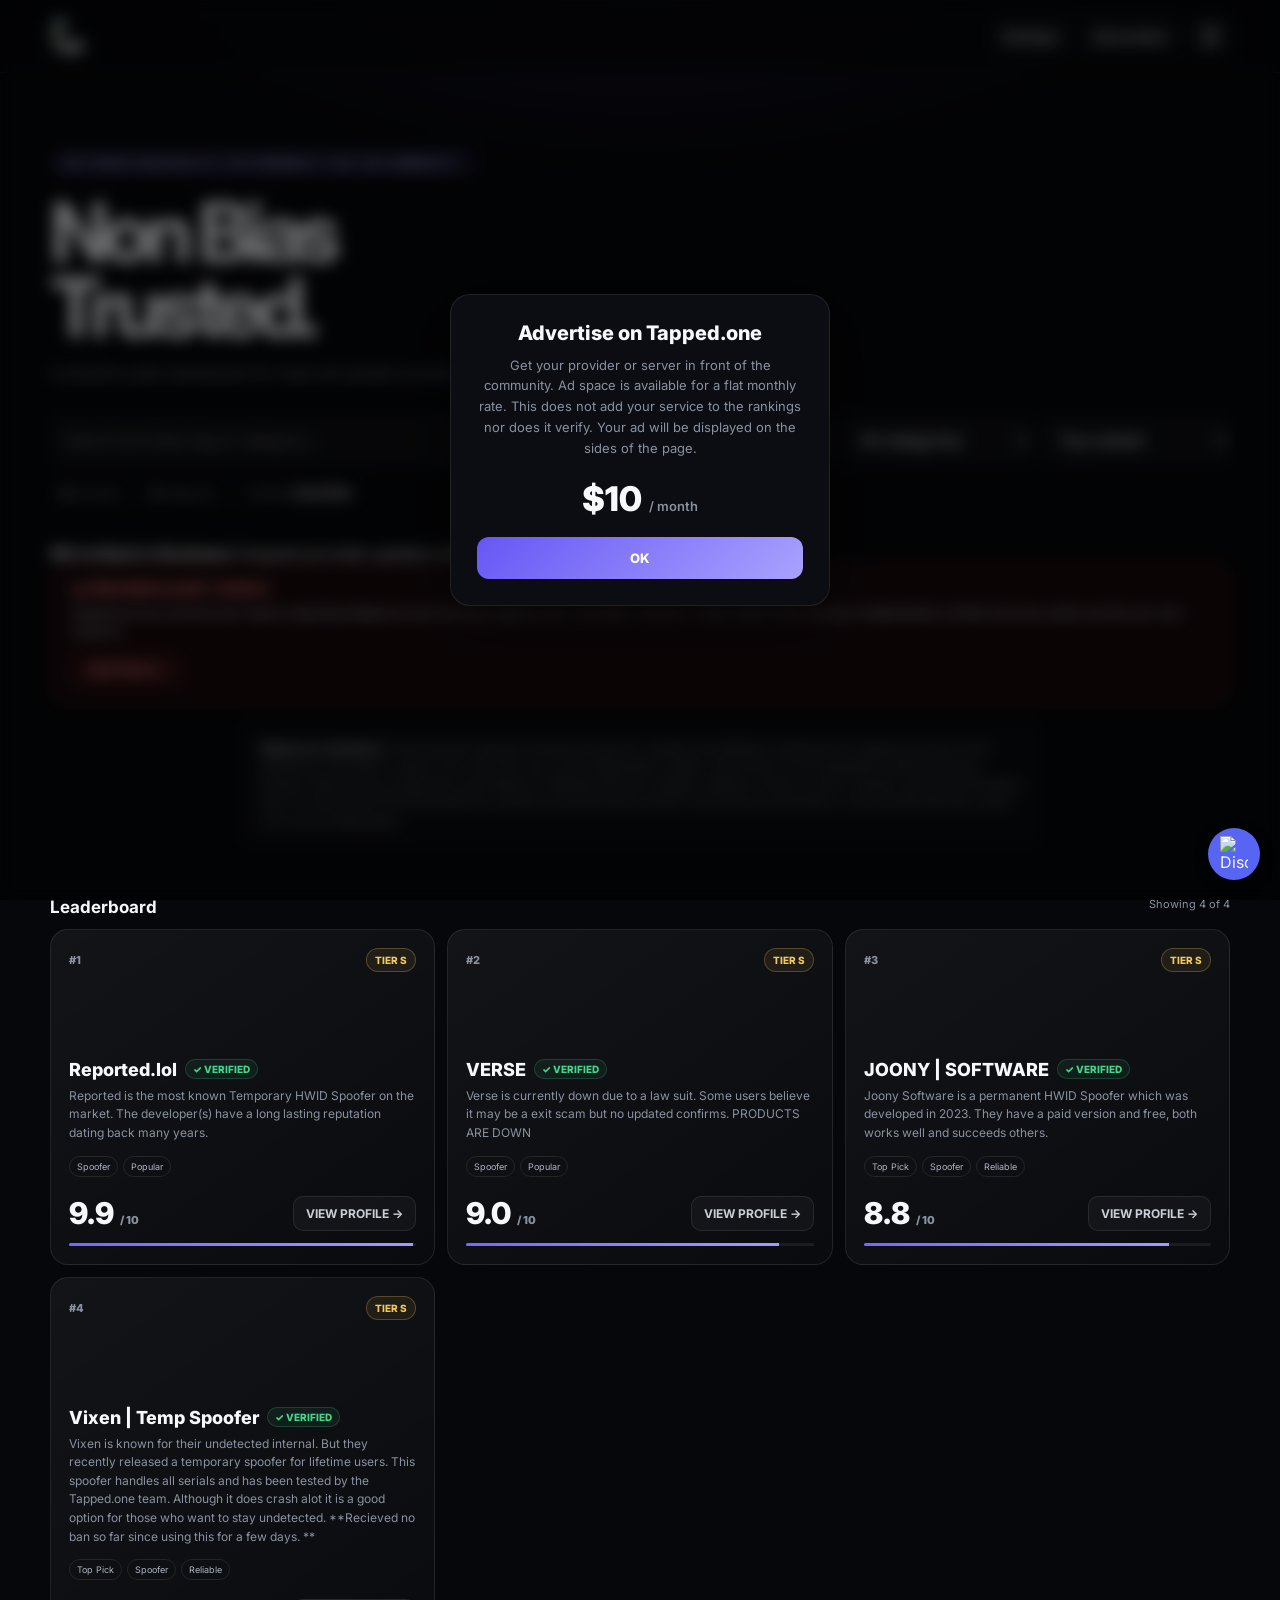
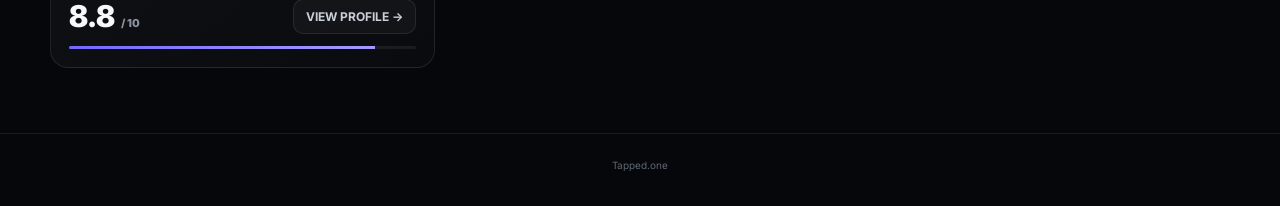
==== index.html @ d75447d7 "Updated providers" ====
<!DOCTYPE html>
<html lang="en">
<head>
<meta charset="UTF-8"><meta name="viewport" content="width=device-width,initial-scale=1.0">
<title>Tapped.one — Provider Rankings</title>
<link rel="preconnect" href="https://fonts.googleapis.com"><link rel="preconnect" href="https://fonts.gstatic.com" crossorigin>
<link href="https://fonts.googleapis.com/css2?family=Inter:wght@400;500;600;700;800&display=swap" rel="stylesheet">
<style>


.relaunch-notice{
  width:100%;
  margin:0 0 18px;
  padding:18px 22px;
  border:1px solid rgba(118,103,255,.28);
  border-radius:14px;
  background:linear-gradient(90deg,rgba(118,103,255,.12),rgba(118,103,255,.045));
  text-align:center;
}

.relaunch-notice strong{
  display:block;
  color:#fff;
  font-size:15px;
  font-weight:800;
  margin-bottom:5px;
}

.relaunch-notice span{
  color:#9da5b3;
  font-size:12px;
}


  .field option{background:#0b0d12;color:var(--text)}
select.field{color-scheme:dark}
:root{--bg:#06070a;--line:rgba(255,255,255,.085);--text:#f7f8fb;--muted:#8991a0;--purple:#7667ff;--purple2:#a39aff;--green:#43d88b;--gold:#f5c85b}
*{box-sizing:border-box}html{scroll-behavior:smooth}body{margin:0;background:radial-gradient(900px 450px at 50% -120px,rgba(118,103,255,.2),transparent 65%),var(--bg);color:var(--text);font-family:Inter,system-ui,sans-serif}button,input,select{font:inherit}button{cursor:pointer}a{text-decoration:none;color:inherit}.container{width:min(1180px,calc(100% - 32px));margin:auto}
header{position:sticky;top:0;z-index:30;background:rgba(6,7,10,.76);backdrop-filter:blur(20px);border-bottom:1px solid var(--line)}.nav{height:72px;display:flex;align-items:center;justify-content:space-between}.mark{height:38px;width:38px;border-radius:50%;display:block;flex-shrink:0}
.mark img{width:100%;height:100%;border-radius:50%;display:block}
.brand{display:flex;align-items:center;gap:10px;font-size:21px;font-weight:800;letter-spacing:-.02em}.nav-right{display:flex;gap:9px}.nav-btn,.view{background:rgba(255,255,255,.035);border:1px solid var(--line);color:#c9ced8;border-radius:10px;padding:9px 12px;font-size:12px;font-weight:700}.hero{padding:76px 0 34px}.eyebrow{display:inline-flex;border:1px solid rgba(118,103,255,.28);background:rgba(118,103,255,.08);color:#bdb7ff;border-radius:999px;padding:7px 11px;font-size:10px;font-weight:800;letter-spacing:.12em;text-transform:uppercase}h1{font-size:clamp(44px,7vw,82px);line-height:.92;letter-spacing:-.075em;margin:18px 0 15px}.hero p{max-width:650px;color:var(--muted);line-height:1.7;font-size:14px}.toolbar{display:grid;grid-template-columns:1fr 190px 190px;gap:9px;margin-top:30px}.field{width:100%;padding:13px 14px;border:1px solid var(--line);border-radius:12px;background:rgba(255,255,255,.035);color:var(--text);outline:none}.stats{display:flex;gap:8px;flex-wrap:wrap;margin-top:12px}.stat{font-size:11px;color:var(--muted);padding:8px 10px;border:1px solid var(--line);border-radius:9px}.stat strong{color:#fff}.section-title{display:flex;justify-content:space-between;margin:30px 0 12px}.section-title h2{font-size:17px;margin:0}.section-title span{font-size:11px;color:var(--muted)}.grid{display:grid;grid-template-columns:repeat(3,1fr);gap:12px;padding-bottom:65px}.card{border:1px solid var(--line);background:linear-gradient(145deg,rgba(255,255,255,.055),rgba(255,255,255,.018));border-radius:18px;padding:18px;transition:.18s}.card:hover{transform:translateY(-3px);border-color:rgba(118,103,255,.38)}.rankline,.score-row{display:flex;align-items:center;justify-content:space-between}.rank{font-size:11px;font-weight:800;color:var(--muted)}.tier{font-size:10px;font-weight:800;padding:5px 8px;border-radius:999px;border:1px solid}.tier-S{color:var(--gold);border-color:rgba(245,200,91,.25);background:rgba(245,200,91,.08)}.tier-A{color:#b9aaff;border-color:rgba(118,103,255,.3);background:rgba(118,103,255,.09)}.tier-B{color:#7fdba9;border-color:rgba(67,216,139,.25);background:rgba(67,216,139,.07)}.tier-C{color:#aeb6c5;border-color:var(--line)}.logo{width:54px;height:54px;border-radius:15px;object-fit:cover;border:1px solid var(--line);background:#171a22;margin-top:15px}.name-row{display:flex;gap:8px;align-items:center;flex-wrap:wrap;margin-top:13px}.name{font-size:18px;font-weight:800}.verified{font-size:10px;font-weight:800;color:var(--green);padding:3px 7px;border-radius:99px;background:rgba(67,216,139,.07);border:1px solid rgba(67,216,139,.2)}.desc{color:var(--muted);font-size:12px;line-height:1.55;min-height:38px;margin:7px 0 13px}.tags{display:flex;flex-wrap:wrap;gap:5px}.tag{font-size:9px;color:#adb5c3;padding:4px 7px;border:1px solid var(--line);border-radius:99px}.score-row{margin-top:18px;align-items:end}.score{font-size:30px;font-weight:850}.score small{font-size:11px;color:var(--muted)}.bar{height:3px;background:rgba(255,255,255,.07);border-radius:99px;margin-top:12px;overflow:hidden}.bar i{display:block;height:100%;background:linear-gradient(90deg,var(--purple),var(--purple2))}.empty{grid-column:1/-1;text-align:center;padding:60px;border:1px dashed var(--line);border-radius:18px;color:var(--muted)}
.overlay{position:fixed;inset:0;background:rgba(0,0,0,.7);backdrop-filter:blur(10px);z-index:50;display:none;padding:18px;overflow:auto}.overlay.open{display:block}.modal{width:min(720px,100%);margin:6vh auto;background:#0b0d12;border:1px solid var(--line);border-radius:22px;padding:24px}.close{float:right;border:1px solid var(--line);background:rgba(255,255,255,.04);color:#ddd;border-radius:9px;padding:7px 10px}.detail-head{display:flex;gap:16px;align-items:center;margin-bottom:20px}.detail-head .logo{width:72px;height:72px}.detail-name{font-size:29px;font-weight:850}.detail-score{font-size:46px;font-weight:900}.detail-grid{display:grid;grid-template-columns:1fr 1fr;gap:10px;margin-top:18px}.detail-box{padding:15px;border:1px solid var(--line);background:rgba(255,255,255,.025);border-radius:13px}.detail-box b{display:block;font-size:10px;text-transform:uppercase;color:var(--muted);margin-bottom:7px}.detail-box span{font-size:14px;font-weight:700}.detail-text{color:#aab1be;font-size:13px;line-height:1.7}footer{border-top:1px solid var(--line);padding:25px 0 35px;text-align:center;color:#5f6775;font-size:10px}
.menu-btn{width:40px;height:40px;border-radius:11px;border:1px solid var(--line);background:rgba(255,255,255,.035);display:flex;flex-direction:column;justify-content:center;align-items:center;gap:5px}.menu-btn span{width:17px;height:2px;background:#dce0e8}.side-menu{position:fixed;top:0;right:-360px;width:min(340px,90vw);height:100vh;background:rgba(9,11,16,.97);border-left:1px solid var(--line);backdrop-filter:blur(25px);z-index:1000;padding:24px;transition:right .25s ease}.side-menu.open{right:0}.menu-backdrop{position:fixed;inset:0;background:rgba(0,0,0,.55);z-index:999;opacity:0;pointer-events:none;transition:.25s}.menu-backdrop.open{opacity:1;pointer-events:auto}.menu-header{display:flex;align-items:center;justify-content:space-between;padding-bottom:22px;border-bottom:1px solid var(--line)}.menu-title{font-size:19px;font-weight:800}.menu-subtitle{margin-top:4px;font-size:10px;color:var(--muted);text-transform:uppercase}.menu-close{width:36px;height:36px;border-radius:10px;border:1px solid var(--line);background:rgba(255,255,255,.035);color:#dce0e8;font-size:22px}.menu-tabs{display:flex;flex-direction:column;gap:8px;margin-top:22px}.menu-tab{width:100%;padding:14px 15px;border-radius:12px;border:1px solid var(--line);background:rgba(255,255,255,.025);color:#c9ced8;text-align:left;font-size:12px;font-weight:750;display:flex;justify-content:space-between}.menu-tab:hover,.menu-tab.active{background:rgba(118,103,255,.1);border-color:rgba(118,103,255,.4);color:white}.menu-tab-count{color:var(--muted);font-size:10px}.discord-link{position:fixed;bottom:20px;right:20px;width:52px;height:52px;background:#5865F2;border-radius:50px;display:flex;align-items:center;justify-content:center;box-shadow:0 4px 15px rgba(0,0,0,.3);transition:.3s;overflow:hidden;z-index:9999}.discord-link img{width:28px}.discord-link span{color:white;font-family:Arial;font-size:13px;font-weight:600;white-space:nowrap;max-width:0;opacity:0;margin-left:0;transition:.3s}.discord-link:hover{width:390px;padding:0 18px;justify-content:flex-start}.discord-link:hover span{max-width:320px;opacity:1;margin-left:12px}
@media(max-width:900px){.grid{grid-template-columns:repeat(2,1fr)}}@media(max-width:650px){.toolbar{grid-template-columns:1fr}.grid{grid-template-columns:1fr}.hero{padding-top:52px}.detail-grid{grid-template-columns:1fr}.nav-btn{display:none}}
.promo-overlay{position:fixed;inset:0;background:rgba(0,0,0,.55);backdrop-filter:blur(8px);z-index:200;display:flex;align-items:center;justify-content:center;padding:18px}
.promo-modal{width:min(380px,100%);background:#0b0d12;border:1px solid var(--line);border-radius:20px;padding:26px;text-align:center;box-shadow:0 20px 60px rgba(0,0,0,.5)}
.promo-modal h3{margin:0 0 10px;font-size:20px;font-weight:800}
.promo-modal p{color:var(--muted);font-size:13px;line-height:1.6;margin:0 0 20px}
.promo-price{font-size:34px;font-weight:850;margin:6px 0 18px}
.promo-price small{font-size:13px;color:var(--muted);font-weight:600}
.promo-ok{width:100%;padding:13px;border-radius:12px;border:none;background:linear-gradient(135deg,#6657f5,#aaa2ff);color:#fff;font-weight:800;font-size:13px}




/* VoidV2 site-wide warning */

.voidv2-proof-btn {
  display: inline-block;
  margin-top: 12px;
  padding: 9px 14px;
  border: 1px solid rgba(255,80,80,.3);
  border-radius: 9px;
  background: rgba(255,55,55,.08);
  color: #ff8c8c;
  font-size: 11px;
  font-weight: 800;
  text-decoration: none;
  transition: .2s ease;
}

.voidv2-proof-btn:hover {
  background: rgba(255,55,55,.15);
  border-color: rgba(255,80,80,.5);
}


.voidv2-alert {
  width: 100%;
  margin: 0 0 18px;
  padding: 16px 20px;
  border: 1px solid rgba(255, 80, 80, .35);
  border-radius: 14px;
  background: rgba(255, 55, 55, .07);
  color: #f7f8fb;
}

.voidv2-alert strong {
  display: block;
  color: #ff7777;
  font-size: 14px;
  font-weight: 800;
  margin-bottom: 6px;
}

.voidv2-alert p {
  color: #c4c7d0;
  font-size: 12px;
  line-height: 1.6;
  margin: 0;
}

.voidv2-warning {
  margin-top: 12px;
  padding: 11px 13px;
  border: 1px solid rgba(255, 80, 80, .28);
  border-radius: 10px;
  background: rgba(255, 55, 55, .06);
  color: #ffaaaa;
  font-size: 12px;
  line-height: 1.6;
}


.voidv2-warning {
  margin-top: 14px;
  padding: 12px 14px;
  border: 1px solid rgba(255,80,80,.30);
  border-radius: 10px;
  background: rgba(255,55,55,.06);
  color: #ffb0b0;
  font-size: 12px;
  line-height: 1.55;
}

.voidv2-warning strong {
  display: block;
  color: #ff7777;
  font-size: 12px;
  font-weight: 800;
  margin-bottom: 4px;
}




</style></head>
<body>
<header><div class="container nav"><a class="brand" href="#">
  <span class="mark"><img src="https://files.catbox.moe/iscj6c.png" alt="Tapped.one"></span>
</a>
</a><div class="nav-right"><button class="nav-btn" onclick="scrollToRankings()">Rankings</button><button class="nav-btn" onclick="showAll()">All providers</button><button class="menu-btn" onclick="toggleMenu()" aria-label="Open menu"><span></span><span></span><span></span></button></div></div></header>
<div id="sideMenu" class="side-menu"><div class="menu-header"><div><div class="menu-title">Tapped.one</div><div class="menu-subtitle">Browse rankings</div></div><button class="menu-close" onclick="toggleMenu()">×</button></div><div class="menu-tabs" id="menuTabs"></div></div><div id="menuBackdrop" class="menu-backdrop" onclick="toggleMenu()"></div>
<main class="container"><section class="hero"><span class="eyebrow">Software rankings by the community for the community.</span><h1>Non Bias<br>Trusted.</h1><p id="tabDescription">A premium public leaderboard for cheat and spoofer providers.</p><div class="toolbar"><input id="search" class="field" placeholder="Search provider, tag or category..." type="search"><select id="category" class="field"></select><select id="sort" class="field"><option value="rank">Top ranked</option><option value="score">Highest score</option><option value="name">A–Z</option></select></div><div class="stats"><div class="stat"><strong id="count">0</strong> providers</div><div class="stat"><strong id="cats">0</strong> categories</div><div class="stat">Updated <strong id="date">—</strong></div></div></section>
  <div class="relauch-notice">
  <strong>We're Back in Business</strong>
  <span>Frequent provider updates will be coming soon.</span>
</div>

<div class="voidv2-alert">
  <strong>⚠ PROVIDER ALERT: VOIDV2</strong>
  <p>
    Tapped.one has received user reports regarding alleged
    account draining, logging scams, and other concerns.
    These reports have not been independently verified.
    Exercise caution and do your own research.
  </p>

  <a
    href="https://pastebin.com/4ttbU32m"
    target="_blank"
    rel="noopener noreferrer"
    class="voidv2-proof-btn"
  >
    VIEW PROOF ↗
  </a>
</div>
<div style="margin:0 auto 50px;max-width:800px;padding:16px 18px;border:1px solid rgba(255,255,255,.08);border-radius:14px;background:rgba(255,255,255,.025);color:#858d9b;font-size:11px;line-height:1.65"><strong style="color:#c7ccd5">Tapped.one disclaimer:</strong> These rankings represent the personal opinions, research and feedback collected by the Tapped.one owner. Some descriptions are based on reports from users and may not be independently verified. They should not be interpreted as definitive factual findings. Rankings may change when new evidence or feedback becomes available. Tapped.one does not sell or operate a spoofer and therefore does not receive direct financial benefit from ranking one spoofer above another. If you have any information on any provider feel free to report via my discord @lazylakes.</div>
<div id="rankingSection"><div class="section-title"><h2 id="leaderboardTitle">Leaderboard</h2><span id="resultText"></span></div><section id="grid" class="grid"></section></div></main>
<div id="overlay" class="overlay" onclick="closeIfBackdrop(event)"><div class="modal"><button class="close" onclick="closeModal()">Close</button><div id="detail"></div></div></div><footer>Tapped.one</footer>
<script>

  function slugify(str) {
  return String(str).toLowerCase().trim().replace(/[^a-z0-9]+/g, "-").replace(/(^-+|-+$)/g, "");
}

function closePromo() {
  document.getElementById("promoOverlay").style.display = "none";
  document.body.style.overflow = "";
}
document.body.style.overflow = "hidden";

const SITE_DATA = {
  lastUpdated: "8/22/2026",

  tabs: [
    {
      id: "main",
      name: "Main",
      description: "A premium public leaderboard for cheat and spoofer providers.",
      providers: [
        {
          name: "JOONY | SOFTWARE",
          logo: "https://files.catbox.moe/ax9e49.png",
          score: 8.8,
          verified: true,
          tier: "S",
          category: "Value",
          description: "Joony Software is a permanent HWID Spoofer which was developed in 2023. They have a paid version and free, both works well and succeeds others.",
          tags: ["Top Pick", "Spoofer", "Reliable"],
          website: "https://joonysoftware.xyz",
          pros: ["Excellent overall service", "Cheap and reliable", "Good support", "High vouches and good reputation."],
          cons: ["Support can be slow."]
        },

{
          name: "Vixen | Temp Spoofer",
          logo: "https://files.catbox.moe/707996.png",
          score: 8.8,
          verified: true,
          tier: "S",
          category: "Value",
          description: "Vixen is known for their undetected internal. But they recently released a temporary spoofer for lifetime users. This spoofer handles all serials and has been tested by the Tapped.one team. Although it does crash alot it is a good option for those who want to stay undetected. **Recieved no ban so far since using this for a few days. **",
          tags: ["Top Pick", "Spoofer", "Reliable"],
          website: "https://discord.gg/ushxtVcwtF",
          pros: ["Excellent overall service", "Truly undetected", "Good support", "High vouches and good reputation."],
          cons: ["Experiences alot of crashes,."]
        },



        {
          name: "VERSE",
          logo: "https://verse-solutions.com/img/Verselogo-thumb.png",
          score: 9,
          verified: true,
          tier: "S",
          category: "Premium",
          description: "Verse is currently down due to a law suit. Some users believe it may be a exit scam but no updated confirms. PRODUCTS ARE DOWN",
          tags: ["Spoofer", "Popular"],
          website: "https://verse-solutions.com/downtime",
          pros: ["Multiple products compared to others", "Easy to use", "High vouches and good reputation."],
          cons: ["High pricing"]
        },

        {
          name: "Reported.lol",
          logo: "https://files.catbox.moe/cf381y.png",
          score: 9.9,
          verified: true,
          tier: "S",
          category: "Premium",
          description: "Reported is the most known Temporary HWID Spoofer on the market. The developer(s) have a long lasting reputation dating back many years.",
          tags: ["Spoofer", "Popular"],
          website: "https://reported.lol/",
          pros: ["Temporary Spoofer", "One-Click", "High vouches and good reputation."],
          cons: ["High pricing"]
        },
      ]
    },
    {
      id: "fortnite",
      name: "Fortnite",
      description: "Fortnite provider rankings.",
      providers: [
        {
          name: "Midnight.Osaka",
          logo: "",
          score: 8,
          verified: true,
          tier: "A",
          category: "Premium",
          description: "Midnight.Osaka recently recieved a ban wave. Product status is unconfirmed as of 9/22/2026",
          tags: ["Premium"],
          website: "https://midnight.osaka/",
          pros: [],
          cons: ["Detected"]
        },





        {
          name: "ASX Software",
          logo: "https://i.ibb.co/sdFJwjH9/image.png",
          score: 7.5,
          verified: true,
          tier: "A",
          category: "Premium",
          description: "ASX Software provides multiple softwares for the following titles: Fortnite, COD, Arc Raiders, Apex + many more. They have one of the most known fortnite externals and have many more such as spoofers and accounts.",
          tags: ["Spoofer", "Cheats", "DMA", "Fortnite"],
          website: "https://asxsoftware.com",
          pros: [" Instant delivery, cheap prices for the quality you get, buyer protection on site, doesnt work = refund"],
          cons: ["Support may be slow at times. "]
        },

        {
          name: "Vixen",
          logo: "https://placehold.co/160x160/171a22/ffffff?text=V",
          score: 8.5,
          verified: true,
          tier: "S",
          category: "Premium",
          description: "Vixen is an internal cheat packed with many features such as silent aim. Their cheat effortlessly bypasses EAC & UAC. They also have low prices and many free cheats.",
          tags: ["Spoofer", "Cheats", "DMA", "Fortnite"],
          website: "https://discord.gg/vixencommunity",
          pros: ["Multiple products compared to others", "Easy to use", "Public", "Cheap"],
          cons: ["Updates can take time."]
        }
      ]
    },
    {
      id: "val",
      name: "Valorant",
      description: "Valorant provider rankings.",
      providers: [
        {
  name: "Sys-Info",
  logo: "https://files.catbox.moe/hdm3du.png",
  score: 4.0,
  verified: true,
  tier: "C",
  category: "Valorant",
  description: "Mixed ranking based on reports of fake status updates and slow support for some products their Pulse emu has reportedly been down for around 2 months. Their Private Tracex emu is also reported to cause frequent bans despite its high price point ($75 for 3-day, $550 lifetime).",
  tags: ["Fake Status", "Slow Updates", "Ban Reports", "Overpriced"],
  website: "",
  pros: [],
  cons: ["Fake status updates", "Slow product updates", "Frequent ban reports on Private Tracex emu", "High pricing relative to reliability"]
}
      ]
    },
    {
      id: "spoofers",
      name: "Spoofers",
      description: "HWID spoofer rankings.",
      providers: [
        {
          name: "Firecheats",
          logo: "https://placehold.co/160x160/171a22/ffffff?text=FI",
          score: 3,
          verified: false,
          tier: "C",
          category: "Spoofers",
          description: "I would not recommend this spoofer based on the feedback and issues I have seen. Reported concerns include VPN kicks, delays and a lack of sufficient handling. I also consider the product outdated compared with better alternatives.",
          tags: ["Outdated", "VPN Kicks", "Delayed", "Avoid"],
          website: "",
          pros: [],
          cons: ["VPN kick issues", "Delays", "Limited handling", "Outdated"]
        },

        {
          name: "Redware",
          logo: "https://placehold.co/160x160/171a22/ffffff?text=RE",
          score: 1.5,
          verified: false,
          tier: "C",
          category: "Spoofers",
          description: "Very poor reputation based on the feedback I have encountered. Throughout its existence, I have not personally come across positive feedback that would make me comfortable recommending it.",
          tags: ["Poor Feedback", "Avoid", "Low Rated"],
          website: "",
          pros: [],
          cons: ["Very poor feedback", "Low confidence", "Not recommended"]
        },

        {
          name: "Primary",
          logo: "https://placehold.co/160x160/171a22/ffffff?text=PR",
          score: 1,
          verified: false,
          tier: "C",
          category: "Spoofers",
          description: "I strongly recommend avoiding this provider based on the reports and evidence I have received. My notes include reports of immediate VPN kicks and serious allegations involving scamming, ratting, blame and malicious behaviour. These claims should be considered reported allegations unless independently verified.",
          tags: ["Avoid", "VPN Kick", "Reported Issues", "High Risk"],
          website: "",
          pros: [],
          cons: ["Immediate VPN kick reports", "Serious user reports", "High-risk reputation"]
        },

        {
          name: "Trumpware",
          logo: "https://placehold.co/160x160/171a22/ffffff?text=TR",
          score: 1.5,
          verified: false,
          tier: "C",
          category: "Spoofers",
          description: "I do not recommend this provider based on reports I have received. My feedback includes allegations of scams and repeated reports that the spoofer can be VPN kicked. These are reports I have received rather than independently verified findings.",
          tags: ["Avoid", "VPN Kick Reports", "Scam Reports", "High Risk"],
          website: "",
          pros: [],
          cons: ["Scam reports", "VPN kick reports", "Low confidence"]
        },

        {
          name: "Echo / Focus",
          logo: "https://placehold.co/160x160/171a22/ffffff?text=EC",
          score: 2.9,
          verified: true,
          tier: "C",
          category: "Premium",
          description: "Owner exit scams and blatantly scams. Does not deliver accounts / product if the user spam @ them and bans them from their server. He also buys members.",
          tags: ["Avoid", "Scam Reports", "High Risk"],
          website: "",
          pros: [],
          cons: ["Scam reports", "Low confidence"]
        },

        {
          name: "Saturn",
          logo: "https://placehold.co/160x160/171a22/ffffff?text=SA",
          score: 3.5,
          verified: false,
          tier: "C",
          category: "Spoofers",
          description: "I have received VPN-kick reports from three separate people. I have not investigated the issue deeply enough to make a definitive claim, but based on the feedback currently available to me, I would not rank Saturn highly.",
          tags: ["VPN Kick Reports", "3 Reports", "Caution"],
          website: "",
          pros: [],
          cons: ["VPN kick reports", "Limited investigation"]
        },

        {
          name: "Aqua",
          logo: "https://placehold.co/160x160/171a22/ffffff?text=AQ",
          score: 1,
          verified: true,
          tier: "C",
          category: "Spoofers",
          description: "I would avoid this provider based on reports of a leaked driver, detection and honeypot concerns. Reported outcomes include VPN kicks and long-duration bans.",
          tags: ["Detected Reports", "VPN Kick", "Ban Reports", "Avoid"],
          website: "",
          pros: [],
          cons: ["Detection reports", "VPN kick reports", "Long-duration ban reports"]
        },

        {
          name: "UB.GG",
          logo: "https://placehold.co/160x160/171a22/ffffff?text=UB",
          score: 1,
          verified: false,
          tier: "C",
          category: "Spoofers",
          description: "Very poor ranking based on reports and feedback I have received. Concerns include detection, poor spoofing quality and serious allegations involving member treatment and scams. See available evidence before making your own decision.",
          tags: ["Detected Reports", "Scam Reports", "Ratting Reports", "Avoid"],
          website: "",
          pros: [],
          cons: ["Detection reports", "Serious user allegations", "Poor reputation"]
        },

        {
          name: "HWIDSpoofer.com",
          logo: "https://placehold.co/160x160/171a22/ffffff?text=HW",
          score: 2.5,
          verified: false,
          tier: "C",
          category: "Spoofers",
          description: "I would not recommend this provider based on reports of VPN kicks and recurring driver dumping concerns.",
          tags: ["VPN Kick", "Driver Dump Reports", "Caution"],
          website: "",
          pros: [],
          cons: ["VPN kick reports", "Driver dump reports"]
        },

        {
          name: "Exodus",
          logo: "https://placehold.co/160x160/171a22/ffffff?text=EX",
          score: 2,
          verified: false,
          tier: "C",
          category: "Spoofers",
          description: "Poor ranking based on reported VPN kicks, weak user support and additional concerns raised by users about the provider and ownership.",
          tags: ["VPN Kick", "Poor Support", "User Reports", "Avoid"],
          website: "",
          pros: [],
          cons: ["VPN kick reports", "Poor support", "Multiple user concerns"]
        },

        {
          name: "AVM",
          logo: "https://placehold.co/160x160/171a22/ffffff?text=AV",
          score: 1,
          verified: false,
          tier: "C",
          category: "Spoofers",
          description: "Extremely low ranking based on VPN-kick reports and serious user allegations, including claims of ratting and bootkit behaviour. These claims should be independently verified before being treated as fact.",
          tags: ["VPN Kick", "Ratting Reports", "Bootkit Reports", "High Risk"],
          website: "",
          pros: [],
          cons: ["VPN kick reports", "Serious security allegations", "High risk"]
        },

        {
          name: "Fatal",
          logo: "https://placehold.co/160x160/171a22/ffffff?text=FA",
          score: 1.5,
          verified: false,
          tier: "C",
          category: "Spoofers",
          description: "Very poor ranking based on reports of repeated updates containing copied components and concerns surrounding the service and its infrastructure.",
          tags: ["Pasting Reports", "Poor Reputation", "Avoid"],
          website: "",
          pros: [],
          cons: ["Pasting reports", "Poor reputation", "Infrastructure concerns"]
        },

        {
          name: "JOONY | SOFTWARE",
          logo: "https://files.catbox.moe/ax9e49.png",
          score: 8.8,
          verified: true,
          tier: "S",
          category: "Value",
          description: "Joony Software is a permanent HWID Spoofer which was developed in 2023. They have a paid version and free, both works well and succeeds others.",
          tags: ["Top Pick", "Spoofer", "Reliable"],
          website: "https://joonysoftware.xyz",
          pros: ["Excellent overall service", "Cheap and reliable", "Good support", "High vouches and good reputation."],
          cons: ["Support can be slow."]
        },

        {
          name: "VERSE",
          logo: "https://verse-solutions.com/img/Verselogo-thumb.png",
          score: 9,
          verified: true,
          tier: "S",
          category: "Premium",
          description: "Verse is a temporary and permanent HWID spoofer which has been in the game since 2021. This provider is more known compared to others and is known for their Permanent spoofer.",
          tags: ["Spoofer", "Popular"],
          website: "https://join.verse-solutions.com/",
          pros: ["Multiple products compared to others", "Easy to use", "High vouches and good reputation."],
          cons: ["High pricing"]
        },

        {
          name: "Reported.lol",
          logo: "https://files.catbox.moe/cf381y.png",
          score: 9.9,
          verified: true,
          tier: "S",
          category: "Premium",
          description: "Reported is the most known Temporary HWID Spoofer on the market. The developer(s) have a long lasting reputation dating back many years.",
          tags: ["Spoofer", "Popular"],
          website: "https://reported.lol/",
          pros: ["Temporary Spoofer", "One-Click", "High vouches and good reputation."],
          cons: ["High pricing"]
        },

        {
          name: "Impact",
          logo: "https://placehold.co/160x160/171a22/ffffff?text=IM",
          score: 2,
          verified: false,
          tier: "C",
          category: "Spoofers",
          description: "I would avoid this provider based on reports of detection, VPN kicks and inconsistent unban results. I have also received reports concerning key sharing.",
          tags: ["Detected Reports", "VPN Kick", "Key Sharing", "Avoid"],
          website: "",
          pros: [],
          cons: ["Detection reports", "VPN kick reports", "Unban concerns", "Key sharing reports"]
        },

        {
          name: "Venom Cheats",
          logo: "https://placehold.co/160x160/171a22/ffffff?text=VE",
          score: 2,
          verified: false,
          tier: "C",
          category: "Spoofers",
          description: "Poor ranking based on reports of detection and VPN kicks.",
          tags: ["Detected Reports", "VPN Kick", "Avoid"],
          website: "",
          pros: [],
          cons: ["Detection reports", "VPN kick reports"]
        },

        {
          name: "Rebooted",
          logo: "https://placehold.co/160x160/171a22/ffffff?text=RE",
          score: 2.5,
          verified: false,
          tier: "C",
          category: "Spoofers",
          description: "Low ranking based on reports of VPN kicks.",
          tags: ["VPN Kick", "Caution"],
          website: "",
          pros: [],
          cons: ["VPN kick reports"]
        },

        {
          name: "Cheatloverz / Applecheats",
          logo: "https://placehold.co/160x160/171a22/ffffff?text=CH",
          score: 2,
          verified: false,
          tier: "C",
          category: "Spoofers",
          description: "Low ranking based on reports that the spoofers are detected.",
          tags: ["Detected Reports", "Avoid"],
          website: "",
          pros: [],
          cons: ["Detection reports"]
        },

        {
          name: "Layre",
          logo: "https://placehold.co/160x160/171a22/ffffff?text=LA",
          score: 1.5,
          verified: false,
          tier: "C",
          category: "Spoofers",
          description: "I would avoid this provider based on reports involving scams, detection and VPN kicks.",
          tags: ["Scam Reports", "Detected Reports", "VPN Kick", "Avoid"],
          website: "",
          pros: [],
          cons: ["Scam reports", "Detection reports", "VPN kick reports"]
        },

        {
          name: "Bitchair / Bitcheats",
          logo: "https://placehold.co/160x160/171a22/ffffff?text=BI",
          score: 2,
          verified: false,
          tier: "C",
          category: "Spoofers",
          description: "Low ranking based on reports of detection and VPN kicks.",
          tags: ["Detected Reports", "VPN Kick", "Avoid"],
          website: "",
          pros: [],
          cons: ["Detection reports", "VPN kick reports"]
        },

        {
          name: "Klar.gg",
          logo: "https://placehold.co/160x160/171a22/ffffff?text=KL",
          score: 1.5,
          verified: false,
          tier: "C",
          category: "Spoofers",
          description: "Poor ranking based on reports of detection, VPN kicks and concerns about how hardware serial information is handled. I have also seen token-logging allegations, which should be independently verified before being treated as fact.",
          tags: ["Detected Reports", "VPN Kick", "Serial Concerns", "Token Logging Allegation"],
          website: "",
          pros: [],
          cons: ["Detection reports", "VPN kick reports", "Serial handling concerns", "Security allegations"]
        },

        {
          name: "Zombie Cheats",
          logo: "https://placehold.co/160x160/171a22/ffffff?text=ZO",
          score: 2,
          verified: false,
          tier: "C",
          category: "Spoofers",
          description: "Low ranking based on reports of detection and VPN kicks.",
          tags: ["Detected Reports", "VPN Kick", "Avoid"],
          website: "",
          pros: [],
          cons: ["Detection reports", "VPN kick reports"]
        },

        {
          name: "VMax",
          logo: "https://placehold.co/160x160/171a22/ffffff?text=VM",
          score: 2,
          verified: false,
          tier: "C",
          category: "Spoofers",
          description: "Low ranking based on reports of detection and VPN kicks.",
          tags: ["Detected Reports", "VPN Kick", "Avoid"],
          website: "",
          pros: [],
          cons: ["Detection reports", "VPN kick reports"]
        },

        {
          name: "Temp X",
          logo: "https://placehold.co/160x160/171a22/ffffff?text=TE",
          score: 2.5,
          verified: false,
          tier: "C",
          category: "Spoofers",
          description: "Poor ranking based on reports of VPN kicks and unreliable performance.",
          tags: ["VPN Kick", "Poor Performance", "Caution"],
          website: "",
          pros: [],
          cons: ["VPN kick reports", "Reliability concerns"]
        },

        {
          name: "Carbon Perm",
          logo: "https://placehold.co/160x160/171a22/ffffff?text=CA",
          score: 1.5,
          verified: false,
          tier: "C",
          category: "Spoofers",
          description: "Poor ranking based on reports that its driver certificates can trigger detection. There are also reports that the product is temporary rather than genuinely permanent, alongside reports of ban waves.",
          tags: ["Detected Reports", "Ban Wave Reports", "Not Permanent", "Avoid"],
          website: "",
          pros: [],
          cons: ["Detection reports", "Ban wave reports", "Permanent claim concerns"]
        },

        {
          name: "Void Temp / Perm",
          logo: "https://placehold.co/160x160/171a22/ffffff?text=VO",
          score: 1,
          verified: false,
          tier: "C",
          category: "Spoofers",
          description: "Extremely low ranking based on reports of poor performance, VPN kicks and serious scam concerns.",
          tags: ["Scam Reports", "VPN Kick", "Avoid", "High Risk"],
          website: "",
          pros: [],
          cons: ["Scam reports", "VPN kick reports", "Poor reliability"]
        },

        {
          name: "Void V2 Spoofer",
          logo: "https://placehold.co/160x160/171a22/ffffff?text=VO",
          score: 0,
          verified: true,
          tier: "e",
          category: "Spoofers",
          description: "Do not trust this. There are multiple reports of scams, detection and VPN kicks. I have also seen reports claiming the provider is a ratting operation. These claims should be independently verified before being treated as fact. https://pastebin.com/4ttbU32m",
          tags: ["Detected Reports", "Delayed VPN Kick", "Avoid"],
          website: "https://pastebin.com/4ttbU32m",
          pros: [],
          cons: ["scamming.", "Detection reports", "Delayed VPN kick reports"]
        },

        {
          name: "Divine",
          logo: "https://placehold.co/160x160/171a22/ffffff?text=DI",
          score: 3,
          verified: false,
          tier: "C",
          category: "Spoofers",
          description: "Low ranking based on reports of VPN-kick issues.",
          tags: ["VPN Kick", "Caution"],
          website: "",
          pros: [],
          cons: ["VPN kick reports"]
        },

        {
          name: "Sync.top V2",
          logo: "https://placehold.co/160x160/171a22/ffffff?text=SY",
          score: 2.5,
          verified: false,
          tier: "C",
          category: "Spoofers",
          description: "Poor ranking based on reports of unreliable performance and VPN kicks.",
          tags: ["VPN Kick", "Poor Performance", "Caution"],
          website: "",
          pros: [],
          cons: ["VPN kick reports", "Reliability concerns"]
        },

        {
          name: "Eservice Spoofer",
          logo: "https://placehold.co/160x160/171a22/ffffff?text=ES",
          score: 2,
          verified: false,
          tier: "C",
          category: "Spoofers",
          description: "Poor ranking based on reports of immediate VPN kicks rather than delayed kicks.",
          tags: ["VPN Kick", "Immediate Kick", "Avoid"],
          website: "",
          pros: [],
          cons: ["Immediate VPN kick reports"]
        },

        {
          name: "Clarity",
          logo: "https://placehold.co/160x160/171a22/ffffff?text=CL",
          score: 1.5,
          verified: false,
          tier: "C",
          category: "Spoofers",
          description: "Very poor ranking based on reports that the spoofer is detected.",
          tags: ["Detected Reports", "Avoid"],
          website: "",
          pros: [],
          cons: ["Detection reports"]
        },

        {
          name: "StealthVM",
          logo: "https://placehold.co/160x160/171a22/ffffff?text=ST",
          score: 1.5,
          verified: false,
          tier: "C",
          category: "Spoofers",
          description: "Very poor ranking based on reports that the spoofer is detected.",
          tags: ["Detected Reports", "Avoid"],
          website: "",
          pros: [],
          cons: ["Detection reports"]
        },

        {
          name: "SpoofHwid / Tateware",
          logo: "https://placehold.co/160x160/171a22/ffffff?text=SP",
          score: 3,
          verified: false,
          tier: "C",
          category: "Spoofers",
          description: "Limited feedback is available. Users have reported delayed VPN kicks, so I would approach this provider with caution.",
          tags: ["Low Reports", "Delayed VPN Kick", "Caution"],
          website: "",
          pros: [],
          cons: ["Limited feedback", "Delayed VPN kick reports"]
        },

        {
          name: "Emulated.wtf / VIP",
          logo: "https://placehold.co/160x160/171a22/ffffff?text=EM",
          score: 1.5,
          verified: false,
          tier: "C",
          category: "Spoofers",
          description: "Poor ranking based on reports of VPN kicks, DTC handling failures on some motherboards and delayed kicks. There are also reports claiming the service may have exited the market; this has not been independently verified.",
          tags: ["VPN Kick", "DTC Issues", "Delayed Kick", "Exit Scam Report"],
          website: "",
          pros: [],
          cons: ["VPN kick reports", "DTC handling reports", "Delayed kick reports", "Exit scam allegation"]
        },

        {
          name: "Badware",
          logo: "https://placehold.co/160x160/171a22/ffffff?text=BA",
          score: 3,
          verified: false,
          tier: "C",
          category: "Spoofers",
          description: "A hookless spoofer with reported compatibility limitations. Based on my testing/feedback, it may not work correctly with Fortnite EAC unless specific NVMe conditions are met, and delayed kicks remain a concern.",
          tags: ["Hookless", "Fortnite EAC", "NVMe Required", "Delayed Kick"],
          website: "",
          pros: [],
          cons: ["Compatibility limitations", "Fortnite EAC limitations", "Delayed kick concerns"]
        }
      ]
    },
    {
      id: "other",
      name: "Other",
      description: "Other provider rankings.",
      providers: [
        {
          name: "Common's VBX",
          logo: "https://files.catbox.moe/el2sqc.png",
          score: 10,
          verified: true,
          tier: "S",
          category: "Other",
          description: "The best shop to get Vbucks for cheap. They have many methods and can gift anything with 0.0 Risk.",
          tags: ["vbucks"],
          website: "https://discord.gg/2gm9Cxzu9a",
          pros: ["Instant Delivery", "cheap", "simple"],
          cons: []
        },

   {
          name: "CoreMotion Macro",
          logo: "https://files.catbox.moe/bo7t1k.png",
          score: 10,
          verified: true,
          tier: "S",
          category: "Other",
          description: "One of the best up and coming macros for fortnite. Personally made by a close friend of mine i can vouch it is good and safe. I have not recieved a ban from this or any issues such as FPS drops. It is a simple macro that is easy to use and has many features.",
          tags: ["Macro"],
          website: "https://discord.gg/jm2a2YjcnN",
          pros: ["Instant Delivery", "cheap", "simple", "Undetected and easy to use"],
          cons: []
        }


      ]
    }
  ]
};


const $ = id => document.getElementById(id);
let currentTab = "main";

function getTab() {
  return SITE_DATA.tabs.find(t => t.id === currentTab) || SITE_DATA.tabs[0];
}

function getProviders() {
  return getTab().providers || [];
}

function esc(v) {
  return String(v ?? "")
    .replaceAll("&", "&amp;")
    .replaceAll("<", "&lt;")
    .replaceAll(">", "&gt;")
    .replaceAll('"', "&quot;")
    .replaceAll("'", "&#039;");
}

function tierFor(p) {
  return p.tier || (p.score >= 9.5 ? "S" : p.score >= 9 ? "A" : p.score >= 8 ? "B" : "C");
}

function rankingData() {
  return getProviders()
    .map((p, i) => ({ ...p, _i: i }))
    .sort((a, b) => b.score - a.score);
}

function categories() {
  return [...new Set(getProviders().map(p => p.category).filter(Boolean))].sort();
}

function renderTabs() {
  $("menuTabs").innerHTML = SITE_DATA.tabs.map(t => `
    <button class="menu-tab ${t.id === currentTab ? "active" : ""}" onclick="switchTab('${t.id}')">
      <span>${esc(t.name)}</span>
      <span class="menu-tab-count">${t.providers.length}</span>
    </button>
  `).join("");
}

function renderCategories() {
  $("category").innerHTML = '<option value="">All categories</option>' +
    categories().map(c => `<option>${esc(c)}</option>`).join("");
  $("count").textContent = getProviders().length;
  $("cats").textContent = categories().length;
  $("date").textContent = SITE_DATA.lastUpdated;
}

function render() {
  let q = $("search").value.toLowerCase().trim();
  let cat = $("category").value;
  let sort = $("sort").value;

  let arr = rankingData().filter(p => {
    let text = [p.name, p.category, p.description, ...(p.tags || [])].join(" ").toLowerCase();
    return (!q || text.includes(q)) && (!cat || p.category === cat);
  });

  if (sort === "score") arr.sort((a, b) => b.score - a.score);
  if (sort === "name") arr.sort((a, b) => a.name.localeCompare(b.name));

  $("resultText").textContent = `Showing ${arr.length} of ${getProviders().length}`;

  if (!arr.length) {
    $("grid").innerHTML = '<div class="empty">No providers have been added to this tab yet.</div>';
    return;
  }

  $("grid").innerHTML = arr.map(p => {
    let rank = rankingData().findIndex(x => x._i === p._i) + 1;
    let t = tierFor(p);
    return `
      <article class="card">
        <div class="rankline">
          <span class="rank">#${rank}</span>
          <span class="tier tier-${t}">TIER ${t}</span>
        </div>
        <img class="logo" src="${esc(p.logo)}" alt="" onerror="this.style.visibility='hidden'">
        <div class="name-row">
          <span class="name">${esc(p.name)}</span>
          ${p.verified ? '<span class="verified">✓ VERIFIED</span>' : ""}
        </div>
        <div class="desc">${esc(p.description)}</div>

${p.name.toLowerCase() === "voidv2" ? `
  <div class="voidv2-warning">
    <strong>⚠ PROVIDER WARNING</strong>
    Reports regarding account draining, logging scamming and other concerns have been received. These reports are based on user reports and have not been independently verified.
  </div>
` : ""}
        <div class="tags">${(p.tags || []).map(x => `<span class="tag">${esc(x)}</span>`).join("")}</div>
        <div class="score-row">
          <div class="score">${Number(p.score).toFixed(1)} <small>/ 10</small></div>
          <button class="view" onclick="openProvider(${p._i})">VIEW PROFILE →</button>
        </div>
        <div class="bar"><i style="width:${Math.min(100, Math.max(0, p.score * 10))}%"></i></div>
      </article>
    `;
  }).join("");
}

function openProvider(i, updateHash = true) {
  let p = getProviders()[i];
  if (!p) return;
  let t = tierFor(p);

  if (updateHash) {
    history.pushState(null, "", "#" + currentTab + "/" + slugify(p.name));
  }

  $("detail").innerHTML = `

    <div class="detail-head">
      <img class="logo" src="${esc(p.logo)}" alt="" onerror="this.style.visibility='hidden'">
      <div>
        <div class="detail-name">${esc(p.name)}</div>
        <div class="tier tier-${t}" style="display:inline-block;margin-top:8px">TIER ${t}</div>
      </div>
    </div>
    <div class="detail-score">${Number(p.score).toFixed(1)} <small style="font-size:13px;color:#8991a0">/ 10</small></div>
    <p class="detail-text">${esc(p.description)}</p>
    ${p.name.toLowerCase() === "voidv2" ? `
  <div class="voidv2-warning">
    <strong>⚠ PROVIDER WARNING</strong>
    Reports regarding account draining, logging scamming and other concerns have been received. These reports are based on user reports and have not been independently verified.
  </div>
` : ""}
    <div class="tags">${(p.tags || []).map(x => `<span class="tag">${esc(x)}</span>`).join("")}</div>
    <div class="detail-grid">
      <div class="detail-box"><b>Category</b><span>${esc(p.category || "Uncategorised")}</span></div>
      <div class="detail-box"><b>Status</b><span>${p.verified ? "Verified" : "Unverified"}</span></div>
      <div class="detail-box"><b>Pros</b><span>${(p.pros || []).map(esc).join(" · ") || "—"}</span></div>
      <div class="detail-box"><b>Cons</b><span>${(p.cons || []).map(esc).join(" · ") || "—"}</span></div>
    </div>
    ${p.website ? `<p style="margin-top:18px"><a class="nav-btn" href="${esc(p.website)}" target="_blank" rel="noopener">Visit provider ↗</a></p>` : ""}
  `;

  $("overlay").classList.add("open");
  document.body.style.overflow = "hidden";
}

function closeModal() {
  $("overlay").classList.remove("open");
  document.body.style.overflow = "";
  history.pushState(null, "", location.pathname + location.search);
}

function closeIfBackdrop(e) {
  if (e.target.id === "overlay") closeModal();
}

function scrollToRankings() {
  $("rankingSection").scrollIntoView({ behavior: "smooth" });
}

function showAll() {
  $("search").value = "";
  $("category").value = "";
  $("sort").value = "rank";
  render();
  scrollToRankings();
}

function toggleMenu() {
  $("sideMenu").classList.toggle("open");
  $("menuBackdrop").classList.toggle("open");
}

function switchTab(id) {
  let t = SITE_DATA.tabs.find(x => x.id === id);
  if (!t) return;

  currentTab = id;
  $("search").value = "";
  $("category").value = "";
  $("sort").value = "rank";
  $("tabDescription").textContent = t.description;
  $("leaderboardTitle").textContent = t.name + " Leaderboard";

  renderTabs();
  renderCategories();
  render();
  toggleMenu();
  window.scrollTo({ top: 0, behavior: "smooth" });
}

function openFromHash() {
  let hash = location.hash.replace(/^#/, "");
  if (!hash) return;
  let [tabId, slug] = hash.split("/");
  let tab = SITE_DATA.tabs.find(t => t.id === tabId);
  if (!tab) return;
  currentTab = tabId;
  $("tabDescription").textContent = tab.description;
  $("leaderboardTitle").textContent = tab.name + " Leaderboard";
  renderTabs();
  renderCategories();
  render();
  let idx = tab.providers.findIndex(p => slugify(p.name) === slug);
  if (idx > -1) openProvider(idx, false);
}
window.addEventListener("hashchange", openFromHash);

$("search").addEventListener("input", render);
$("category").addEventListener("change", render);
$("sort").addEventListener("change", render);

renderTabs();
renderCategories();
render();
openFromHash();

</script>
<a href="https://discord.gg/nMAyJpvUFu" target="_blank" class="discord-link"><img src="https://cdn.simpleicons.org/discord/ffffff" alt="Discord"><span>Join here to provide facts or apply to have your server listed!</span></a>
<div id="promoOverlay" class="promo-overlay">
  <div class="promo-modal">
    <h3>Advertise on Tapped.one</h3>
    <p>Get your provider or server in front of the community. Ad space is available for a flat monthly rate.
      This does not add your service to the rankings nor does it verify. Your ad will be displayed on the sides of the page.
    </p>
    <div class="promo-price">$10 <small>/ month</small></div>
    <button class="promo-ok" onclick="closePromo()">OK</button>
  </div>
</div>
<script type="module" src="https://static.cloudflareinsights.com/beacon.min.js/v31edd6df95cf4e85bb4c19e7a9bdbcba1788362987495" integrity="sha512-iIg7k2xntmwu6/uSb5tpc/hySgZc4eoL31yB29W6tJFo2akwjPWcEqnCEdJvGexCL0KEQwVYv5BlowfhVz26hg==" data-cf-beacon='{"version":"2024.11.0","token":"6687c10d0ea14f6c9a34b7bfe334e92a","r":1,"spa":2}' crossorigin="anonymous"></script>
</body></html>
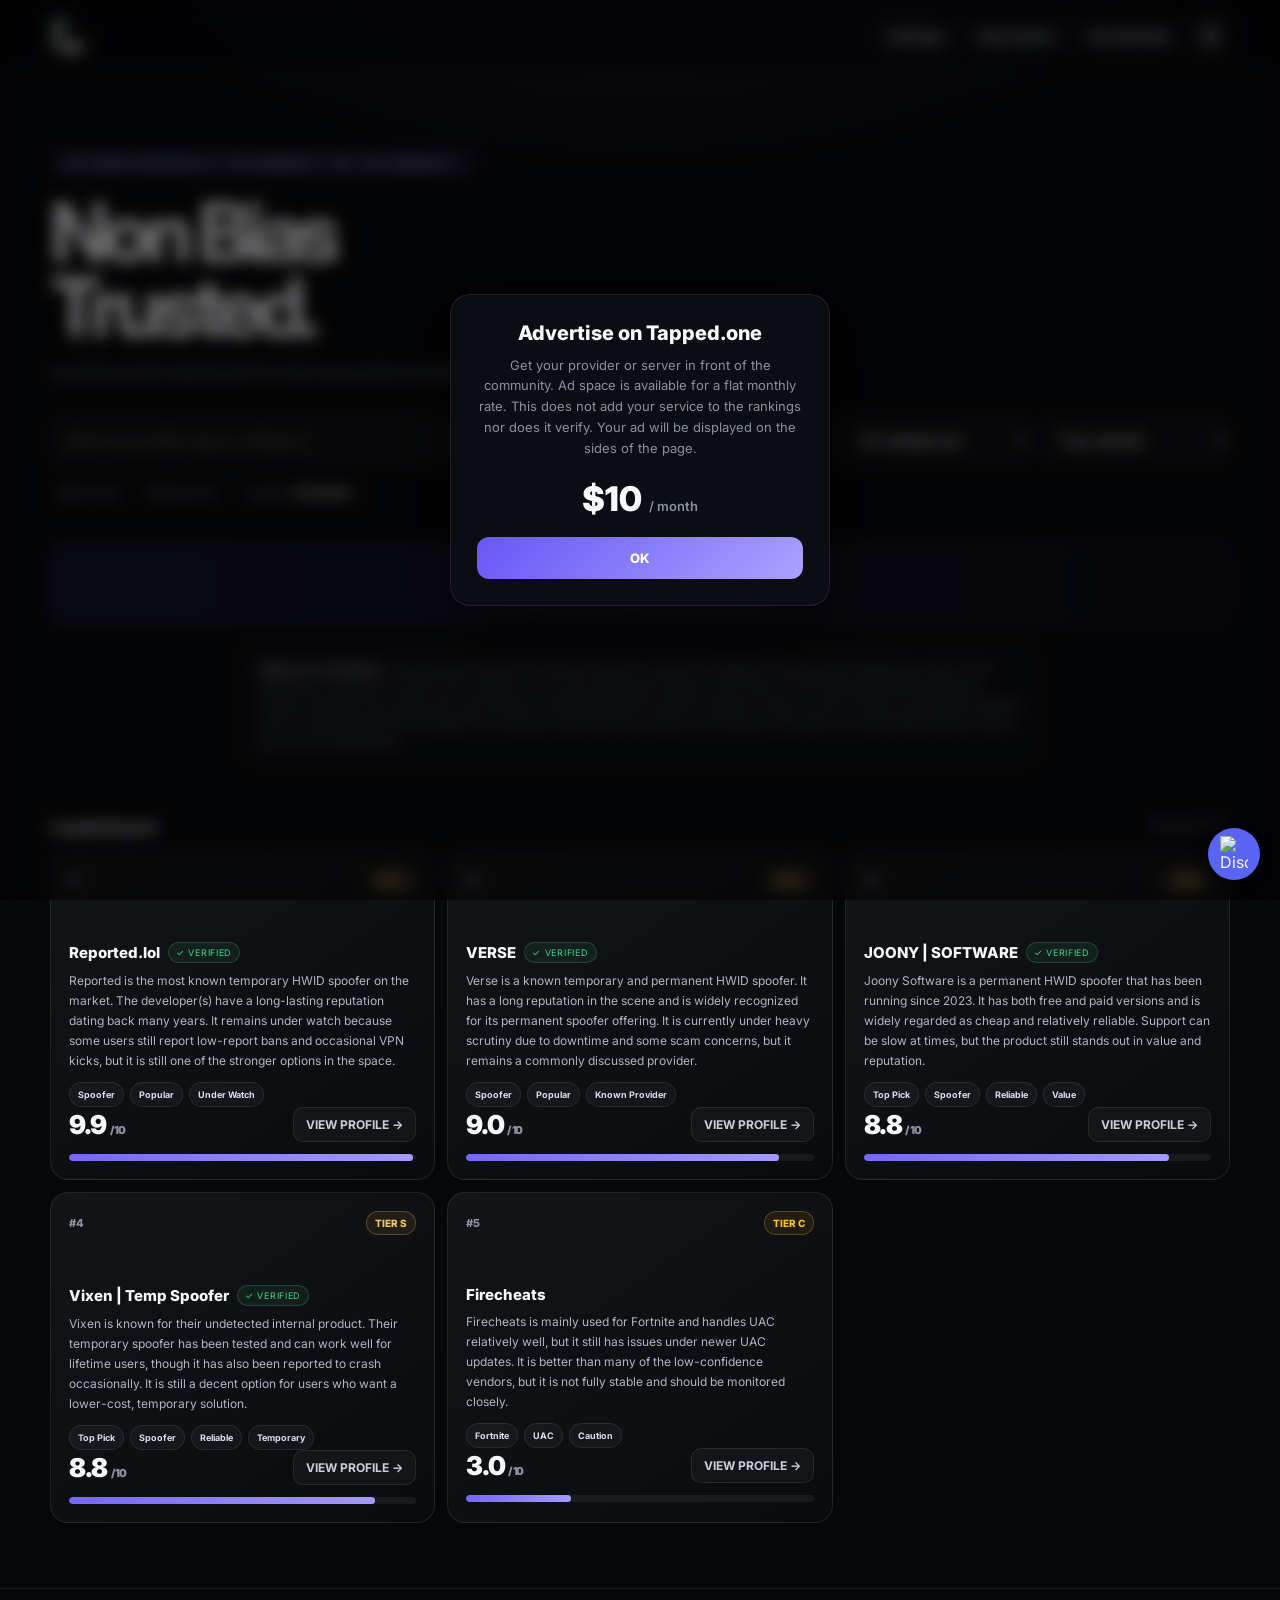
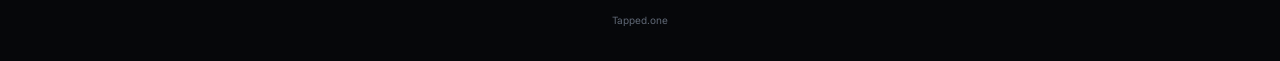
==== commit 68bd7bca: "Fixed many issues missed" ====
--- a/index.html
+++ b/index.html
@@ -6,1087 +6,269 @@
 <title>Tapped.one — Provider Rankings</title>
 <link rel="preconnect" href="https://fonts.googleapis.com"><link rel="preconnect" href="https://fonts.gstatic.com" crossorigin>
 <link href="https://fonts.googleapis.com/css2?family=Inter:wght@400;500;600;700;800&display=swap" rel="stylesheet">
-<style>
-
-
-.relaunch-notice{
-  width:100%;
-  margin:0 0 18px;
-  padding:18px 22px;
-  border:1px solid rgba(118,103,255,.28);
-  border-radius:14px;
-  background:linear-gradient(90deg,rgba(118,103,255,.12),rgba(118,103,255,.045));
-  text-align:center;
-}
-
-.relaunch-notice strong{
-  display:block;
-  color:#fff;
-  font-size:15px;
-  font-weight:800;
-  margin-bottom:5px;
-}
-
-.relaunch-notice span{
-  color:#9da5b3;
-  font-size:12px;
-}
-
-
-  .field option{background:#0b0d12;color:var(--text)}
-select.field{color-scheme:dark}
-:root{--bg:#06070a;--line:rgba(255,255,255,.085);--text:#f7f8fb;--muted:#8991a0;--purple:#7667ff;--purple2:#a39aff;--green:#43d88b;--gold:#f5c85b}
-*{box-sizing:border-box}html{scroll-behavior:smooth}body{margin:0;background:radial-gradient(900px 450px at 50% -120px,rgba(118,103,255,.2),transparent 65%),var(--bg);color:var(--text);font-family:Inter,system-ui,sans-serif}button,input,select{font:inherit}button{cursor:pointer}a{text-decoration:none;color:inherit}.container{width:min(1180px,calc(100% - 32px));margin:auto}
-header{position:sticky;top:0;z-index:30;background:rgba(6,7,10,.76);backdrop-filter:blur(20px);border-bottom:1px solid var(--line)}.nav{height:72px;display:flex;align-items:center;justify-content:space-between}.mark{height:38px;width:38px;border-radius:50%;display:block;flex-shrink:0}
-.mark img{width:100%;height:100%;border-radius:50%;display:block}
-.brand{display:flex;align-items:center;gap:10px;font-size:21px;font-weight:800;letter-spacing:-.02em}.nav-right{display:flex;gap:9px}.nav-btn,.view{background:rgba(255,255,255,.035);border:1px solid var(--line);color:#c9ced8;border-radius:10px;padding:9px 12px;font-size:12px;font-weight:700}.hero{padding:76px 0 34px}.eyebrow{display:inline-flex;border:1px solid rgba(118,103,255,.28);background:rgba(118,103,255,.08);color:#bdb7ff;border-radius:999px;padding:7px 11px;font-size:10px;font-weight:800;letter-spacing:.12em;text-transform:uppercase}h1{font-size:clamp(44px,7vw,82px);line-height:.92;letter-spacing:-.075em;margin:18px 0 15px}.hero p{max-width:650px;color:var(--muted);line-height:1.7;font-size:14px}.toolbar{display:grid;grid-template-columns:1fr 190px 190px;gap:9px;margin-top:30px}.field{width:100%;padding:13px 14px;border:1px solid var(--line);border-radius:12px;background:rgba(255,255,255,.035);color:var(--text);outline:none}.stats{display:flex;gap:8px;flex-wrap:wrap;margin-top:12px}.stat{font-size:11px;color:var(--muted);padding:8px 10px;border:1px solid var(--line);border-radius:9px}.stat strong{color:#fff}.section-title{display:flex;justify-content:space-between;margin:30px 0 12px}.section-title h2{font-size:17px;margin:0}.section-title span{font-size:11px;color:var(--muted)}.grid{display:grid;grid-template-columns:repeat(3,1fr);gap:12px;padding-bottom:65px}.card{border:1px solid var(--line);background:linear-gradient(145deg,rgba(255,255,255,.055),rgba(255,255,255,.018));border-radius:18px;padding:18px;transition:.18s}.card:hover{transform:translateY(-3px);border-color:rgba(118,103,255,.38)}.rankline,.score-row{display:flex;align-items:center;justify-content:space-between}.rank{font-size:11px;font-weight:800;color:var(--muted)}.tier{font-size:10px;font-weight:800;padding:5px 8px;border-radius:999px;border:1px solid}.tier-S{color:var(--gold);border-color:rgba(245,200,91,.25);background:rgba(245,200,91,.08)}.tier-A{color:#b9aaff;border-color:rgba(118,103,255,.3);background:rgba(118,103,255,.09)}.tier-B{color:#7fdba9;border-color:rgba(67,216,139,.25);background:rgba(67,216,139,.07)}.tier-C{color:#aeb6c5;border-color:var(--line)}.logo{width:54px;height:54px;border-radius:15px;object-fit:cover;border:1px solid var(--line);background:#171a22;margin-top:15px}.name-row{display:flex;gap:8px;align-items:center;flex-wrap:wrap;margin-top:13px}.name{font-size:18px;font-weight:800}.verified{font-size:10px;font-weight:800;color:var(--green);padding:3px 7px;border-radius:99px;background:rgba(67,216,139,.07);border:1px solid rgba(67,216,139,.2)}.desc{color:var(--muted);font-size:12px;line-height:1.55;min-height:38px;margin:7px 0 13px}.tags{display:flex;flex-wrap:wrap;gap:5px}.tag{font-size:9px;color:#adb5c3;padding:4px 7px;border:1px solid var(--line);border-radius:99px}.score-row{margin-top:18px;align-items:end}.score{font-size:30px;font-weight:850}.score small{font-size:11px;color:var(--muted)}.bar{height:3px;background:rgba(255,255,255,.07);border-radius:99px;margin-top:12px;overflow:hidden}.bar i{display:block;height:100%;background:linear-gradient(90deg,var(--purple),var(--purple2))}.empty{grid-column:1/-1;text-align:center;padding:60px;border:1px dashed var(--line);border-radius:18px;color:var(--muted)}
-.overlay{position:fixed;inset:0;background:rgba(0,0,0,.7);backdrop-filter:blur(10px);z-index:50;display:none;padding:18px;overflow:auto}.overlay.open{display:block}.modal{width:min(720px,100%);margin:6vh auto;background:#0b0d12;border:1px solid var(--line);border-radius:22px;padding:24px}.close{float:right;border:1px solid var(--line);background:rgba(255,255,255,.04);color:#ddd;border-radius:9px;padding:7px 10px}.detail-head{display:flex;gap:16px;align-items:center;margin-bottom:20px}.detail-head .logo{width:72px;height:72px}.detail-name{font-size:29px;font-weight:850}.detail-score{font-size:46px;font-weight:900}.detail-grid{display:grid;grid-template-columns:1fr 1fr;gap:10px;margin-top:18px}.detail-box{padding:15px;border:1px solid var(--line);background:rgba(255,255,255,.025);border-radius:13px}.detail-box b{display:block;font-size:10px;text-transform:uppercase;color:var(--muted);margin-bottom:7px}.detail-box span{font-size:14px;font-weight:700}.detail-text{color:#aab1be;font-size:13px;line-height:1.7}footer{border-top:1px solid var(--line);padding:25px 0 35px;text-align:center;color:#5f6775;font-size:10px}
-.menu-btn{width:40px;height:40px;border-radius:11px;border:1px solid var(--line);background:rgba(255,255,255,.035);display:flex;flex-direction:column;justify-content:center;align-items:center;gap:5px}.menu-btn span{width:17px;height:2px;background:#dce0e8}.side-menu{position:fixed;top:0;right:-360px;width:min(340px,90vw);height:100vh;background:rgba(9,11,16,.97);border-left:1px solid var(--line);backdrop-filter:blur(25px);z-index:1000;padding:24px;transition:right .25s ease}.side-menu.open{right:0}.menu-backdrop{position:fixed;inset:0;background:rgba(0,0,0,.55);z-index:999;opacity:0;pointer-events:none;transition:.25s}.menu-backdrop.open{opacity:1;pointer-events:auto}.menu-header{display:flex;align-items:center;justify-content:space-between;padding-bottom:22px;border-bottom:1px solid var(--line)}.menu-title{font-size:19px;font-weight:800}.menu-subtitle{margin-top:4px;font-size:10px;color:var(--muted);text-transform:uppercase}.menu-close{width:36px;height:36px;border-radius:10px;border:1px solid var(--line);background:rgba(255,255,255,.035);color:#dce0e8;font-size:22px}.menu-tabs{display:flex;flex-direction:column;gap:8px;margin-top:22px}.menu-tab{width:100%;padding:14px 15px;border-radius:12px;border:1px solid var(--line);background:rgba(255,255,255,.025);color:#c9ced8;text-align:left;font-size:12px;font-weight:750;display:flex;justify-content:space-between}.menu-tab:hover,.menu-tab.active{background:rgba(118,103,255,.1);border-color:rgba(118,103,255,.4);color:white}.menu-tab-count{color:var(--muted);font-size:10px}.discord-link{position:fixed;bottom:20px;right:20px;width:52px;height:52px;background:#5865F2;border-radius:50px;display:flex;align-items:center;justify-content:center;box-shadow:0 4px 15px rgba(0,0,0,.3);transition:.3s;overflow:hidden;z-index:9999}.discord-link img{width:28px}.discord-link span{color:white;font-family:Arial;font-size:13px;font-weight:600;white-space:nowrap;max-width:0;opacity:0;margin-left:0;transition:.3s}.discord-link:hover{width:390px;padding:0 18px;justify-content:flex-start}.discord-link:hover span{max-width:320px;opacity:1;margin-left:12px}
-@media(max-width:900px){.grid{grid-template-columns:repeat(2,1fr)}}@media(max-width:650px){.toolbar{grid-template-columns:1fr}.grid{grid-template-columns:1fr}.hero{padding-top:52px}.detail-grid{grid-template-columns:1fr}.nav-btn{display:none}}
-.promo-overlay{position:fixed;inset:0;background:rgba(0,0,0,.55);backdrop-filter:blur(8px);z-index:200;display:flex;align-items:center;justify-content:center;padding:18px}
-.promo-modal{width:min(380px,100%);background:#0b0d12;border:1px solid var(--line);border-radius:20px;padding:26px;text-align:center;box-shadow:0 20px 60px rgba(0,0,0,.5)}
-.promo-modal h3{margin:0 0 10px;font-size:20px;font-weight:800}
-.promo-modal p{color:var(--muted);font-size:13px;line-height:1.6;margin:0 0 20px}
-.promo-price{font-size:34px;font-weight:850;margin:6px 0 18px}
-.promo-price small{font-size:13px;color:var(--muted);font-weight:600}
-.promo-ok{width:100%;padding:13px;border-radius:12px;border:none;background:linear-gradient(135deg,#6657f5,#aaa2ff);color:#fff;font-weight:800;font-size:13px}
-
-
-
-
-/* VoidV2 site-wide warning */
-
-.voidv2-proof-btn {
-  display: inline-block;
-  margin-top: 12px;
-  padding: 9px 14px;
-  border: 1px solid rgba(255,80,80,.3);
-  border-radius: 9px;
-  background: rgba(255,55,55,.08);
-  color: #ff8c8c;
-  font-size: 11px;
-  font-weight: 800;
-  text-decoration: none;
-  transition: .2s ease;
-}
-
-.voidv2-proof-btn:hover {
-  background: rgba(255,55,55,.15);
-  border-color: rgba(255,80,80,.5);
-}
-
-
-.voidv2-alert {
-  width: 100%;
-  margin: 0 0 18px;
-  padding: 16px 20px;
-  border: 1px solid rgba(255, 80, 80, .35);
-  border-radius: 14px;
-  background: rgba(255, 55, 55, .07);
-  color: #f7f8fb;
-}
-
-.voidv2-alert strong {
-  display: block;
-  color: #ff7777;
-  font-size: 14px;
-  font-weight: 800;
-  margin-bottom: 6px;
-}
-
-.voidv2-alert p {
-  color: #c4c7d0;
-  font-size: 12px;
-  line-height: 1.6;
-  margin: 0;
-}
-
-.voidv2-warning {
-  margin-top: 12px;
-  padding: 11px 13px;
-  border: 1px solid rgba(255, 80, 80, .28);
-  border-radius: 10px;
-  background: rgba(255, 55, 55, .06);
-  color: #ffaaaa;
-  font-size: 12px;
-  line-height: 1.6;
-}
-
-
-.voidv2-warning {
-  margin-top: 14px;
-  padding: 12px 14px;
-  border: 1px solid rgba(255,80,80,.30);
-  border-radius: 10px;
-  background: rgba(255,55,55,.06);
-  color: #ffb0b0;
-  font-size: 12px;
-  line-height: 1.55;
-}
-
-.voidv2-warning strong {
-  display: block;
-  color: #ff7777;
-  font-size: 12px;
-  font-weight: 800;
-  margin-bottom: 4px;
-}
-
-
-
-
-</style></head>
+<link rel="stylesheet" href="styles.css">
+</head>
 <body>
 <header><div class="container nav"><a class="brand" href="#">
   <span class="mark"><img src="https://files.catbox.moe/iscj6c.png" alt="Tapped.one"></span>
 </a>
-</a><div class="nav-right"><button class="nav-btn" onclick="scrollToRankings()">Rankings</button><button class="nav-btn" onclick="showAll()">All providers</button><button class="menu-btn" onclick="toggleMenu()" aria-label="Open menu"><span></span><span></span><span></span></button></div></div></header>
+<div class="nav-right">
+  <button class="nav-btn" onclick="scrollToRankings()">Rankings</button>
+  <button class="nav-btn" onclick="showAll()">All providers</button>
+  <button class="nav-btn" onclick="openMethodology()">How We Rank</button>
+  <button class="menu-btn" onclick="toggleMenu()" aria-label="Open menu">
+  <span></span>
+  <span></span>
+  <span></span>
+</button></div></div></header>
 <div id="sideMenu" class="side-menu"><div class="menu-header"><div><div class="menu-title">Tapped.one</div><div class="menu-subtitle">Browse rankings</div></div><button class="menu-close" onclick="toggleMenu()">×</button></div><div class="menu-tabs" id="menuTabs"></div></div><div id="menuBackdrop" class="menu-backdrop" onclick="toggleMenu()"></div>
+<div id="pageLoader" class="page-loader" aria-live="polite" aria-label="Loading rankings"><div class="loader-ring"></div><div class="loader-text">Loading rankings</div></div>
 <main class="container"><section class="hero"><span class="eyebrow">Software rankings by the community for the community.</span><h1>Non Bias<br>Trusted.</h1><p id="tabDescription">A premium public leaderboard for cheat and spoofer providers.</p><div class="toolbar"><input id="search" class="field" placeholder="Search provider, tag or category..." type="search"><select id="category" class="field"></select><select id="sort" class="field"><option value="rank">Top ranked</option><option value="score">Highest score</option><option value="name">A–Z</option></select></div><div class="stats"><div class="stat"><strong id="count">0</strong> providers</div><div class="stat"><strong id="cats">0</strong> categories</div><div class="stat">Updated <strong id="date">—</strong></div></div></section>
-  <div class="relauch-notice">
+  <div class="relaunch-notice">
   <strong>We're Back in Business</strong>
   <span>Frequent provider updates will be coming soon.</span>
 </div>
 
-<div class="voidv2-alert">
-  <strong>⚠ PROVIDER ALERT: VOIDV2</strong>
-  <p>
-    Tapped.one has received user reports regarding alleged
-    account draining, logging scams, and other concerns.
-    These reports have not been independently verified.
-    Exercise caution and do your own research.
-  </p>
-
-  <a
-    href="https://pastebin.com/4ttbU32m"
-    target="_blank"
-    rel="noopener noreferrer"
-    class="voidv2-proof-btn"
-  >
-    VIEW PROOF ↗
-  </a>
-</div>
 <div style="margin:0 auto 50px;max-width:800px;padding:16px 18px;border:1px solid rgba(255,255,255,.08);border-radius:14px;background:rgba(255,255,255,.025);color:#858d9b;font-size:11px;line-height:1.65"><strong style="color:#c7ccd5">Tapped.one disclaimer:</strong> These rankings represent the personal opinions, research and feedback collected by the Tapped.one owner. Some descriptions are based on reports from users and may not be independently verified. They should not be interpreted as definitive factual findings. Rankings may change when new evidence or feedback becomes available. Tapped.one does not sell or operate a spoofer and therefore does not receive direct financial benefit from ranking one spoofer above another. If you have any information on any provider feel free to report via my discord @lazylakes.</div>
-<div id="rankingSection"><div class="section-title"><h2 id="leaderboardTitle">Leaderboard</h2><span id="resultText"></span></div><section id="grid" class="grid"></section></div></main>
+<div id="rankingSection"><div class="section-title"><h2 id="leaderboardTitle">Leaderboard</h2><span id="resultText"></span></div><section id="grid" class="grid">
+
+
+
+</section></div></main>
+
+<section id="methodPage" class="method-page">
+
+  <button class="nav-btn" onclick="closeMethodology()" style="margin-bottom:30px">
+  ← Back to Rankings
+</button>
+
+  <div class="method-hero">
+    <div class="method-eyebrow">Tapped.one Transparency</div>
+
+    <h1>How We Rank</h1>
+
+    <p>
+      A transparent look at how Tapped.one collects information,
+      reviews providers and creates community ratings.
+    </p>
+  </div>
+
+
+  <div class="method-grid">
+
+    <div class="method-card">
+      <div class="method-icon">01</div>
+
+      <h2>Where We Get Information</h2>
+
+      <p>
+        Information can come from multiple sources. We don't rely
+        on a single person's opinion when reviewing a provider.
+      </p>
+
+      <div class="method-list">
+        <div>Community feedback</div>
+        <div>User reports</div>
+        <div>Provider and community servers</div>
+        <div>Publicly available information</div>
+        <div>Research and testing where possible</div>
+        <div>Historical reports and feedback</div>
+      </div>
+    </div>
+
+
+    <div class="method-card">
+      <div class="method-icon">02</div>
+
+      <h2>Our Review Process</h2>
+
+      <p>
+        Information is reviewed and compared before it is used
+        to influence a provider's rating.
+      </p>
+
+      <div class="method-list">
+        <div>Information is collected</div>
+        <div>Reports are reviewed</div>
+        <div>Multiple opinions are considered</div>
+        <div>Conflicting information is investigated</div>
+        <div>Ratings can be reviewed again</div>
+      </div>
+    </div>
+
+
+    <div class="method-card full">
+
+      <div class="method-icon">03</div>
+
+      <h2>How A Rating Is Reached</h2>
+
+      <p>
+        Our goal is to have information reviewed by at least
+        <strong style="color:#f7f8fb">3 people</strong>.
+        Their findings are compared until an agreement or
+        reasonable consensus is reached.
+      </p>
+
+      <div class="rating-process">
+
+        <div class="rating-step">
+          <strong>INFORMATION</strong>
+          <span>Reports & research</span>
+        </div>
+
+        <div class="rating-arrow">→</div>
+
+        <div class="rating-step">
+          <strong>3 REVIEWERS</strong>
+          <span>Independent opinions</span>
+        </div>
+
+        <div class="rating-arrow">→</div>
+
+        <div class="rating-step">
+          <strong>AGREEMENT</strong>
+          <span>Compare findings</span>
+        </div>
+
+        <div class="rating-arrow">→</div>
+
+        <div class="rating-step">
+          <strong>RATING</strong>
+          <span>Updated when needed</span>
+        </div>
+
+      </div>
+    </div>
+
+
+    <div class="method-card full">
+
+      <div class="method-icon">04</div>
+
+      <h2>What We Look At</h2>
+
+      <p>
+        Different factors can contribute to a provider's overall
+        rating depending on the category and available information.
+      </p>
+
+      <div class="factor-grid">
+
+        <div class="factor">
+          <strong>Security</strong>
+          <span>Reported security concerns and available evidence.</span>
+        </div>
+
+        <div class="factor">
+          <strong>Reliability</strong>
+          <span>Stability and consistency based on available feedback.</span>
+        </div>
+
+        <div class="factor">
+          <strong>Performance</strong>
+          <span>Performance reports and user experiences.</span>
+        </div>
+
+        <div class="factor">
+          <strong>Updates</strong>
+          <span>Maintenance, changes and update history.</span>
+        </div>
+
+        <div class="factor">
+          <strong>Community Feedback</strong>
+          <span>Patterns in feedback received from users.</span>
+        </div>
+
+        <div class="factor">
+          <strong>Reported Issues</strong>
+          <span>Repeated or significant concerns reported to us.</span>
+        </div>
+
+      </div>
+    </div>
+
+
+    <div class="method-card">
+
+      <div class="method-icon">05</div>
+
+      <h2>AI-Assisted Analysis</h2>
+
+      <p>
+        AI may be used to help organize, compare and analyze
+        information that we receive.
+      </p>
+
+      <div class="ai-box">
+        <strong>AI DOES NOT REPLACE HUMAN REVIEW</strong>
+
+        <p>
+          AI can assist with identifying patterns and organizing
+          information, but it does not independently decide whether
+          a provider is trustworthy, legitimate or safe.
+        </p>
+      </div>
+
+    </div>
+
+
+    <div class="method-card">
+
+      <div class="method-icon">06</div>
+
+      <h2>Ratings Can Change</h2>
+
+      <p>
+        A rating isn't permanent. New information can cause a
+        provider to be reviewed again.
+      </p>
+
+      <div class="method-list">
+        <div>New evidence</div>
+        <div>New community reports</div>
+        <div>Provider changes</div>
+        <div>New testing or research</div>
+      </div>
+
+    </div>
+
+
+    <div class="method-card full">
+
+      <div class="method-icon">!</div>
+
+      <h2>Important Information</h2>
+
+      <p>
+        Reports received from users or community servers may be
+        incomplete, inaccurate or conflicting. A report is not
+        automatically treated as a confirmed fact.
+      </p>
+
+      <p style="margin-top:12px">
+        Tapped.one attempts to consider the available information
+        and its credibility before using it in our rankings.
+        However, we cannot independently verify every claim.
+      </p>
+
+      <div class="method-disclaimer">
+        <strong>Tapped.one disclaimer:</strong>
+        Rankings represent opinions, research and feedback collected
+        by the Tapped.one team. Rankings should not be interpreted
+        as definitive factual findings. Ratings may change when new
+        evidence or feedback becomes available.
+      </div>
+
+    </div>
+
+  </div>
+
+</section>
+
+
 <div id="overlay" class="overlay" onclick="closeIfBackdrop(event)"><div class="modal"><button class="close" onclick="closeModal()">Close</button><div id="detail"></div></div></div><footer>Tapped.one</footer>
-<script>
-
-  function slugify(str) {
-  return String(str).toLowerCase().trim().replace(/[^a-z0-9]+/g, "-").replace(/(^-+|-+$)/g, "");
-}
-
-function closePromo() {
-  document.getElementById("promoOverlay").style.display = "none";
-  document.body.style.overflow = "";
-}
-document.body.style.overflow = "hidden";
-
-const SITE_DATA = {
-  lastUpdated: "8/22/2026",
-
-  tabs: [
-    {
-      id: "main",
-      name: "Main",
-      description: "A premium public leaderboard for cheat and spoofer providers.",
-      providers: [
-        {
-          name: "JOONY | SOFTWARE",
-          logo: "https://files.catbox.moe/ax9e49.png",
-          score: 8.8,
-          verified: true,
-          tier: "S",
-          category: "Value",
-          description: "Joony Software is a permanent HWID Spoofer which was developed in 2023. They have a paid version and free, both works well and succeeds others.",
-          tags: ["Top Pick", "Spoofer", "Reliable"],
-          website: "https://joonysoftware.xyz",
-          pros: ["Excellent overall service", "Cheap and reliable", "Good support", "High vouches and good reputation."],
-          cons: ["Support can be slow."]
-        },
-
-{
-          name: "Vixen | Temp Spoofer",
-          logo: "https://files.catbox.moe/707996.png",
-          score: 8.8,
-          verified: true,
-          tier: "S",
-          category: "Value",
-          description: "Vixen is known for their undetected internal. But they recently released a temporary spoofer for lifetime users. This spoofer handles all serials and has been tested by the Tapped.one team. Although it does crash alot it is a good option for those who want to stay undetected. **Recieved no ban so far since using this for a few days. **",
-          tags: ["Top Pick", "Spoofer", "Reliable"],
-          website: "https://discord.gg/ushxtVcwtF",
-          pros: ["Excellent overall service", "Truly undetected", "Good support", "High vouches and good reputation."],
-          cons: ["Experiences alot of crashes,."]
-        },
-
-
-
-        {
-          name: "VERSE",
-          logo: "https://verse-solutions.com/img/Verselogo-thumb.png",
-          score: 9,
-          verified: true,
-          tier: "S",
-          category: "Premium",
-          description: "Verse is currently down due to a law suit. Some users believe it may be a exit scam but no updated confirms. PRODUCTS ARE DOWN",
-          tags: ["Spoofer", "Popular"],
-          website: "https://verse-solutions.com/downtime",
-          pros: ["Multiple products compared to others", "Easy to use", "High vouches and good reputation."],
-          cons: ["High pricing"]
-        },
-
-        {
-          name: "Reported.lol",
-          logo: "https://files.catbox.moe/cf381y.png",
-          score: 9.9,
-          verified: true,
-          tier: "S",
-          category: "Premium",
-          description: "Reported is the most known Temporary HWID Spoofer on the market. The developer(s) have a long lasting reputation dating back many years.",
-          tags: ["Spoofer", "Popular"],
-          website: "https://reported.lol/",
-          pros: ["Temporary Spoofer", "One-Click", "High vouches and good reputation."],
-          cons: ["High pricing"]
-        },
-      ]
-    },
-    {
-      id: "fortnite",
-      name: "Fortnite",
-      description: "Fortnite provider rankings.",
-      providers: [
-        {
-          name: "Midnight.Osaka",
-          logo: "",
-          score: 8,
-          verified: true,
-          tier: "A",
-          category: "Premium",
-          description: "Midnight.Osaka recently recieved a ban wave. Product status is unconfirmed as of 9/22/2026",
-          tags: ["Premium"],
-          website: "https://midnight.osaka/",
-          pros: [],
-          cons: ["Detected"]
-        },
-
-
-
-
-
-        {
-          name: "ASX Software",
-          logo: "https://i.ibb.co/sdFJwjH9/image.png",
-          score: 7.5,
-          verified: true,
-          tier: "A",
-          category: "Premium",
-          description: "ASX Software provides multiple softwares for the following titles: Fortnite, COD, Arc Raiders, Apex + many more. They have one of the most known fortnite externals and have many more such as spoofers and accounts.",
-          tags: ["Spoofer", "Cheats", "DMA", "Fortnite"],
-          website: "https://asxsoftware.com",
-          pros: [" Instant delivery, cheap prices for the quality you get, buyer protection on site, doesnt work = refund"],
-          cons: ["Support may be slow at times. "]
-        },
-
-        {
-          name: "Vixen",
-          logo: "https://placehold.co/160x160/171a22/ffffff?text=V",
-          score: 8.5,
-          verified: true,
-          tier: "S",
-          category: "Premium",
-          description: "Vixen is an internal cheat packed with many features such as silent aim. Their cheat effortlessly bypasses EAC & UAC. They also have low prices and many free cheats.",
-          tags: ["Spoofer", "Cheats", "DMA", "Fortnite"],
-          website: "https://discord.gg/vixencommunity",
-          pros: ["Multiple products compared to others", "Easy to use", "Public", "Cheap"],
-          cons: ["Updates can take time."]
-        }
-      ]
-    },
-    {
-      id: "val",
-      name: "Valorant",
-      description: "Valorant provider rankings.",
-      providers: [
-        {
-  name: "Sys-Info",
-  logo: "https://files.catbox.moe/hdm3du.png",
-  score: 4.0,
-  verified: true,
-  tier: "C",
-  category: "Valorant",
-  description: "Mixed ranking based on reports of fake status updates and slow support for some products their Pulse emu has reportedly been down for around 2 months. Their Private Tracex emu is also reported to cause frequent bans despite its high price point ($75 for 3-day, $550 lifetime).",
-  tags: ["Fake Status", "Slow Updates", "Ban Reports", "Overpriced"],
-  website: "",
-  pros: [],
-  cons: ["Fake status updates", "Slow product updates", "Frequent ban reports on Private Tracex emu", "High pricing relative to reliability"]
-}
-      ]
-    },
-    {
-      id: "spoofers",
-      name: "Spoofers",
-      description: "HWID spoofer rankings.",
-      providers: [
-        {
-          name: "Firecheats",
-          logo: "https://placehold.co/160x160/171a22/ffffff?text=FI",
-          score: 3,
-          verified: false,
-          tier: "C",
-          category: "Spoofers",
-          description: "I would not recommend this spoofer based on the feedback and issues I have seen. Reported concerns include VPN kicks, delays and a lack of sufficient handling. I also consider the product outdated compared with better alternatives.",
-          tags: ["Outdated", "VPN Kicks", "Delayed", "Avoid"],
-          website: "",
-          pros: [],
-          cons: ["VPN kick issues", "Delays", "Limited handling", "Outdated"]
-        },
-
-        {
-          name: "Redware",
-          logo: "https://placehold.co/160x160/171a22/ffffff?text=RE",
-          score: 1.5,
-          verified: false,
-          tier: "C",
-          category: "Spoofers",
-          description: "Very poor reputation based on the feedback I have encountered. Throughout its existence, I have not personally come across positive feedback that would make me comfortable recommending it.",
-          tags: ["Poor Feedback", "Avoid", "Low Rated"],
-          website: "",
-          pros: [],
-          cons: ["Very poor feedback", "Low confidence", "Not recommended"]
-        },
-
-        {
-          name: "Primary",
-          logo: "https://placehold.co/160x160/171a22/ffffff?text=PR",
-          score: 1,
-          verified: false,
-          tier: "C",
-          category: "Spoofers",
-          description: "I strongly recommend avoiding this provider based on the reports and evidence I have received. My notes include reports of immediate VPN kicks and serious allegations involving scamming, ratting, blame and malicious behaviour. These claims should be considered reported allegations unless independently verified.",
-          tags: ["Avoid", "VPN Kick", "Reported Issues", "High Risk"],
-          website: "",
-          pros: [],
-          cons: ["Immediate VPN kick reports", "Serious user reports", "High-risk reputation"]
-        },
-
-        {
-          name: "Trumpware",
-          logo: "https://placehold.co/160x160/171a22/ffffff?text=TR",
-          score: 1.5,
-          verified: false,
-          tier: "C",
-          category: "Spoofers",
-          description: "I do not recommend this provider based on reports I have received. My feedback includes allegations of scams and repeated reports that the spoofer can be VPN kicked. These are reports I have received rather than independently verified findings.",
-          tags: ["Avoid", "VPN Kick Reports", "Scam Reports", "High Risk"],
-          website: "",
-          pros: [],
-          cons: ["Scam reports", "VPN kick reports", "Low confidence"]
-        },
-
-        {
-          name: "Echo / Focus",
-          logo: "https://placehold.co/160x160/171a22/ffffff?text=EC",
-          score: 2.9,
-          verified: true,
-          tier: "C",
-          category: "Premium",
-          description: "Owner exit scams and blatantly scams. Does not deliver accounts / product if the user spam @ them and bans them from their server. He also buys members.",
-          tags: ["Avoid", "Scam Reports", "High Risk"],
-          website: "",
-          pros: [],
-          cons: ["Scam reports", "Low confidence"]
-        },
-
-        {
-          name: "Saturn",
-          logo: "https://placehold.co/160x160/171a22/ffffff?text=SA",
-          score: 3.5,
-          verified: false,
-          tier: "C",
-          category: "Spoofers",
-          description: "I have received VPN-kick reports from three separate people. I have not investigated the issue deeply enough to make a definitive claim, but based on the feedback currently available to me, I would not rank Saturn highly.",
-          tags: ["VPN Kick Reports", "3 Reports", "Caution"],
-          website: "",
-          pros: [],
-          cons: ["VPN kick reports", "Limited investigation"]
-        },
-
-        {
-          name: "Aqua",
-          logo: "https://placehold.co/160x160/171a22/ffffff?text=AQ",
-          score: 1,
-          verified: true,
-          tier: "C",
-          category: "Spoofers",
-          description: "I would avoid this provider based on reports of a leaked driver, detection and honeypot concerns. Reported outcomes include VPN kicks and long-duration bans.",
-          tags: ["Detected Reports", "VPN Kick", "Ban Reports", "Avoid"],
-          website: "",
-          pros: [],
-          cons: ["Detection reports", "VPN kick reports", "Long-duration ban reports"]
-        },
-
-        {
-          name: "UB.GG",
-          logo: "https://placehold.co/160x160/171a22/ffffff?text=UB",
-          score: 1,
-          verified: false,
-          tier: "C",
-          category: "Spoofers",
-          description: "Very poor ranking based on reports and feedback I have received. Concerns include detection, poor spoofing quality and serious allegations involving member treatment and scams. See available evidence before making your own decision.",
-          tags: ["Detected Reports", "Scam Reports", "Ratting Reports", "Avoid"],
-          website: "",
-          pros: [],
-          cons: ["Detection reports", "Serious user allegations", "Poor reputation"]
-        },
-
-        {
-          name: "HWIDSpoofer.com",
-          logo: "https://placehold.co/160x160/171a22/ffffff?text=HW",
-          score: 2.5,
-          verified: false,
-          tier: "C",
-          category: "Spoofers",
-          description: "I would not recommend this provider based on reports of VPN kicks and recurring driver dumping concerns.",
-          tags: ["VPN Kick", "Driver Dump Reports", "Caution"],
-          website: "",
-          pros: [],
-          cons: ["VPN kick reports", "Driver dump reports"]
-        },
-
-        {
-          name: "Exodus",
-          logo: "https://placehold.co/160x160/171a22/ffffff?text=EX",
-          score: 2,
-          verified: false,
-          tier: "C",
-          category: "Spoofers",
-          description: "Poor ranking based on reported VPN kicks, weak user support and additional concerns raised by users about the provider and ownership.",
-          tags: ["VPN Kick", "Poor Support", "User Reports", "Avoid"],
-          website: "",
-          pros: [],
-          cons: ["VPN kick reports", "Poor support", "Multiple user concerns"]
-        },
-
-        {
-          name: "AVM",
-          logo: "https://placehold.co/160x160/171a22/ffffff?text=AV",
-          score: 1,
-          verified: false,
-          tier: "C",
-          category: "Spoofers",
-          description: "Extremely low ranking based on VPN-kick reports and serious user allegations, including claims of ratting and bootkit behaviour. These claims should be independently verified before being treated as fact.",
-          tags: ["VPN Kick", "Ratting Reports", "Bootkit Reports", "High Risk"],
-          website: "",
-          pros: [],
-          cons: ["VPN kick reports", "Serious security allegations", "High risk"]
-        },
-
-        {
-          name: "Fatal",
-          logo: "https://placehold.co/160x160/171a22/ffffff?text=FA",
-          score: 1.5,
-          verified: false,
-          tier: "C",
-          category: "Spoofers",
-          description: "Very poor ranking based on reports of repeated updates containing copied components and concerns surrounding the service and its infrastructure.",
-          tags: ["Pasting Reports", "Poor Reputation", "Avoid"],
-          website: "",
-          pros: [],
-          cons: ["Pasting reports", "Poor reputation", "Infrastructure concerns"]
-        },
-
-        {
-          name: "JOONY | SOFTWARE",
-          logo: "https://files.catbox.moe/ax9e49.png",
-          score: 8.8,
-          verified: true,
-          tier: "S",
-          category: "Value",
-          description: "Joony Software is a permanent HWID Spoofer which was developed in 2023. They have a paid version and free, both works well and succeeds others.",
-          tags: ["Top Pick", "Spoofer", "Reliable"],
-          website: "https://joonysoftware.xyz",
-          pros: ["Excellent overall service", "Cheap and reliable", "Good support", "High vouches and good reputation."],
-          cons: ["Support can be slow."]
-        },
-
-        {
-          name: "VERSE",
-          logo: "https://verse-solutions.com/img/Verselogo-thumb.png",
-          score: 9,
-          verified: true,
-          tier: "S",
-          category: "Premium",
-          description: "Verse is a temporary and permanent HWID spoofer which has been in the game since 2021. This provider is more known compared to others and is known for their Permanent spoofer.",
-          tags: ["Spoofer", "Popular"],
-          website: "https://join.verse-solutions.com/",
-          pros: ["Multiple products compared to others", "Easy to use", "High vouches and good reputation."],
-          cons: ["High pricing"]
-        },
-
-        {
-          name: "Reported.lol",
-          logo: "https://files.catbox.moe/cf381y.png",
-          score: 9.9,
-          verified: true,
-          tier: "S",
-          category: "Premium",
-          description: "Reported is the most known Temporary HWID Spoofer on the market. The developer(s) have a long lasting reputation dating back many years.",
-          tags: ["Spoofer", "Popular"],
-          website: "https://reported.lol/",
-          pros: ["Temporary Spoofer", "One-Click", "High vouches and good reputation."],
-          cons: ["High pricing"]
-        },
-
-        {
-          name: "Impact",
-          logo: "https://placehold.co/160x160/171a22/ffffff?text=IM",
-          score: 2,
-          verified: false,
-          tier: "C",
-          category: "Spoofers",
-          description: "I would avoid this provider based on reports of detection, VPN kicks and inconsistent unban results. I have also received reports concerning key sharing.",
-          tags: ["Detected Reports", "VPN Kick", "Key Sharing", "Avoid"],
-          website: "",
-          pros: [],
-          cons: ["Detection reports", "VPN kick reports", "Unban concerns", "Key sharing reports"]
-        },
-
-        {
-          name: "Venom Cheats",
-          logo: "https://placehold.co/160x160/171a22/ffffff?text=VE",
-          score: 2,
-          verified: false,
-          tier: "C",
-          category: "Spoofers",
-          description: "Poor ranking based on reports of detection and VPN kicks.",
-          tags: ["Detected Reports", "VPN Kick", "Avoid"],
-          website: "",
-          pros: [],
-          cons: ["Detection reports", "VPN kick reports"]
-        },
-
-        {
-          name: "Rebooted",
-          logo: "https://placehold.co/160x160/171a22/ffffff?text=RE",
-          score: 2.5,
-          verified: false,
-          tier: "C",
-          category: "Spoofers",
-          description: "Low ranking based on reports of VPN kicks.",
-          tags: ["VPN Kick", "Caution"],
-          website: "",
-          pros: [],
-          cons: ["VPN kick reports"]
-        },
-
-        {
-          name: "Cheatloverz / Applecheats",
-          logo: "https://placehold.co/160x160/171a22/ffffff?text=CH",
-          score: 2,
-          verified: false,
-          tier: "C",
-          category: "Spoofers",
-          description: "Low ranking based on reports that the spoofers are detected.",
-          tags: ["Detected Reports", "Avoid"],
-          website: "",
-          pros: [],
-          cons: ["Detection reports"]
-        },
-
-        {
-          name: "Layre",
-          logo: "https://placehold.co/160x160/171a22/ffffff?text=LA",
-          score: 1.5,
-          verified: false,
-          tier: "C",
-          category: "Spoofers",
-          description: "I would avoid this provider based on reports involving scams, detection and VPN kicks.",
-          tags: ["Scam Reports", "Detected Reports", "VPN Kick", "Avoid"],
-          website: "",
-          pros: [],
-          cons: ["Scam reports", "Detection reports", "VPN kick reports"]
-        },
-
-        {
-          name: "Bitchair / Bitcheats",
-          logo: "https://placehold.co/160x160/171a22/ffffff?text=BI",
-          score: 2,
-          verified: false,
-          tier: "C",
-          category: "Spoofers",
-          description: "Low ranking based on reports of detection and VPN kicks.",
-          tags: ["Detected Reports", "VPN Kick", "Avoid"],
-          website: "",
-          pros: [],
-          cons: ["Detection reports", "VPN kick reports"]
-        },
-
-        {
-          name: "Klar.gg",
-          logo: "https://placehold.co/160x160/171a22/ffffff?text=KL",
-          score: 1.5,
-          verified: false,
-          tier: "C",
-          category: "Spoofers",
-          description: "Poor ranking based on reports of detection, VPN kicks and concerns about how hardware serial information is handled. I have also seen token-logging allegations, which should be independently verified before being treated as fact.",
-          tags: ["Detected Reports", "VPN Kick", "Serial Concerns", "Token Logging Allegation"],
-          website: "",
-          pros: [],
-          cons: ["Detection reports", "VPN kick reports", "Serial handling concerns", "Security allegations"]
-        },
-
-        {
-          name: "Zombie Cheats",
-          logo: "https://placehold.co/160x160/171a22/ffffff?text=ZO",
-          score: 2,
-          verified: false,
-          tier: "C",
-          category: "Spoofers",
-          description: "Low ranking based on reports of detection and VPN kicks.",
-          tags: ["Detected Reports", "VPN Kick", "Avoid"],
-          website: "",
-          pros: [],
-          cons: ["Detection reports", "VPN kick reports"]
-        },
-
-        {
-          name: "VMax",
-          logo: "https://placehold.co/160x160/171a22/ffffff?text=VM",
-          score: 2,
-          verified: false,
-          tier: "C",
-          category: "Spoofers",
-          description: "Low ranking based on reports of detection and VPN kicks.",
-          tags: ["Detected Reports", "VPN Kick", "Avoid"],
-          website: "",
-          pros: [],
-          cons: ["Detection reports", "VPN kick reports"]
-        },
-
-        {
-          name: "Temp X",
-          logo: "https://placehold.co/160x160/171a22/ffffff?text=TE",
-          score: 2.5,
-          verified: false,
-          tier: "C",
-          category: "Spoofers",
-          description: "Poor ranking based on reports of VPN kicks and unreliable performance.",
-          tags: ["VPN Kick", "Poor Performance", "Caution"],
-          website: "",
-          pros: [],
-          cons: ["VPN kick reports", "Reliability concerns"]
-        },
-
-        {
-          name: "Carbon Perm",
-          logo: "https://placehold.co/160x160/171a22/ffffff?text=CA",
-          score: 1.5,
-          verified: false,
-          tier: "C",
-          category: "Spoofers",
-          description: "Poor ranking based on reports that its driver certificates can trigger detection. There are also reports that the product is temporary rather than genuinely permanent, alongside reports of ban waves.",
-          tags: ["Detected Reports", "Ban Wave Reports", "Not Permanent", "Avoid"],
-          website: "",
-          pros: [],
-          cons: ["Detection reports", "Ban wave reports", "Permanent claim concerns"]
-        },
-
-        {
-          name: "Void Temp / Perm",
-          logo: "https://placehold.co/160x160/171a22/ffffff?text=VO",
-          score: 1,
-          verified: false,
-          tier: "C",
-          category: "Spoofers",
-          description: "Extremely low ranking based on reports of poor performance, VPN kicks and serious scam concerns.",
-          tags: ["Scam Reports", "VPN Kick", "Avoid", "High Risk"],
-          website: "",
-          pros: [],
-          cons: ["Scam reports", "VPN kick reports", "Poor reliability"]
-        },
-
-        {
-          name: "Void V2 Spoofer",
-          logo: "https://placehold.co/160x160/171a22/ffffff?text=VO",
-          score: 0,
-          verified: true,
-          tier: "e",
-          category: "Spoofers",
-          description: "Do not trust this. There are multiple reports of scams, detection and VPN kicks. I have also seen reports claiming the provider is a ratting operation. These claims should be independently verified before being treated as fact. https://pastebin.com/4ttbU32m",
-          tags: ["Detected Reports", "Delayed VPN Kick", "Avoid"],
-          website: "https://pastebin.com/4ttbU32m",
-          pros: [],
-          cons: ["scamming.", "Detection reports", "Delayed VPN kick reports"]
-        },
-
-        {
-          name: "Divine",
-          logo: "https://placehold.co/160x160/171a22/ffffff?text=DI",
-          score: 3,
-          verified: false,
-          tier: "C",
-          category: "Spoofers",
-          description: "Low ranking based on reports of VPN-kick issues.",
-          tags: ["VPN Kick", "Caution"],
-          website: "",
-          pros: [],
-          cons: ["VPN kick reports"]
-        },
-
-        {
-          name: "Sync.top V2",
-          logo: "https://placehold.co/160x160/171a22/ffffff?text=SY",
-          score: 2.5,
-          verified: false,
-          tier: "C",
-          category: "Spoofers",
-          description: "Poor ranking based on reports of unreliable performance and VPN kicks.",
-          tags: ["VPN Kick", "Poor Performance", "Caution"],
-          website: "",
-          pros: [],
-          cons: ["VPN kick reports", "Reliability concerns"]
-        },
-
-        {
-          name: "Eservice Spoofer",
-          logo: "https://placehold.co/160x160/171a22/ffffff?text=ES",
-          score: 2,
-          verified: false,
-          tier: "C",
-          category: "Spoofers",
-          description: "Poor ranking based on reports of immediate VPN kicks rather than delayed kicks.",
-          tags: ["VPN Kick", "Immediate Kick", "Avoid"],
-          website: "",
-          pros: [],
-          cons: ["Immediate VPN kick reports"]
-        },
-
-        {
-          name: "Clarity",
-          logo: "https://placehold.co/160x160/171a22/ffffff?text=CL",
-          score: 1.5,
-          verified: false,
-          tier: "C",
-          category: "Spoofers",
-          description: "Very poor ranking based on reports that the spoofer is detected.",
-          tags: ["Detected Reports", "Avoid"],
-          website: "",
-          pros: [],
-          cons: ["Detection reports"]
-        },
-
-        {
-          name: "StealthVM",
-          logo: "https://placehold.co/160x160/171a22/ffffff?text=ST",
-          score: 1.5,
-          verified: false,
-          tier: "C",
-          category: "Spoofers",
-          description: "Very poor ranking based on reports that the spoofer is detected.",
-          tags: ["Detected Reports", "Avoid"],
-          website: "",
-          pros: [],
-          cons: ["Detection reports"]
-        },
-
-        {
-          name: "SpoofHwid / Tateware",
-          logo: "https://placehold.co/160x160/171a22/ffffff?text=SP",
-          score: 3,
-          verified: false,
-          tier: "C",
-          category: "Spoofers",
-          description: "Limited feedback is available. Users have reported delayed VPN kicks, so I would approach this provider with caution.",
-          tags: ["Low Reports", "Delayed VPN Kick", "Caution"],
-          website: "",
-          pros: [],
-          cons: ["Limited feedback", "Delayed VPN kick reports"]
-        },
-
-        {
-          name: "Emulated.wtf / VIP",
-          logo: "https://placehold.co/160x160/171a22/ffffff?text=EM",
-          score: 1.5,
-          verified: false,
-          tier: "C",
-          category: "Spoofers",
-          description: "Poor ranking based on reports of VPN kicks, DTC handling failures on some motherboards and delayed kicks. There are also reports claiming the service may have exited the market; this has not been independently verified.",
-          tags: ["VPN Kick", "DTC Issues", "Delayed Kick", "Exit Scam Report"],
-          website: "",
-          pros: [],
-          cons: ["VPN kick reports", "DTC handling reports", "Delayed kick reports", "Exit scam allegation"]
-        },
-
-        {
-          name: "Badware",
-          logo: "https://placehold.co/160x160/171a22/ffffff?text=BA",
-          score: 3,
-          verified: false,
-          tier: "C",
-          category: "Spoofers",
-          description: "A hookless spoofer with reported compatibility limitations. Based on my testing/feedback, it may not work correctly with Fortnite EAC unless specific NVMe conditions are met, and delayed kicks remain a concern.",
-          tags: ["Hookless", "Fortnite EAC", "NVMe Required", "Delayed Kick"],
-          website: "",
-          pros: [],
-          cons: ["Compatibility limitations", "Fortnite EAC limitations", "Delayed kick concerns"]
-        }
-      ]
-    },
-    {
-      id: "other",
-      name: "Other",
-      description: "Other provider rankings.",
-      providers: [
-        {
-          name: "Common's VBX",
-          logo: "https://files.catbox.moe/el2sqc.png",
-          score: 10,
-          verified: true,
-          tier: "S",
-          category: "Other",
-          description: "The best shop to get Vbucks for cheap. They have many methods and can gift anything with 0.0 Risk.",
-          tags: ["vbucks"],
-          website: "https://discord.gg/2gm9Cxzu9a",
-          pros: ["Instant Delivery", "cheap", "simple"],
-          cons: []
-        },
-
-   {
-          name: "CoreMotion Macro",
-          logo: "https://files.catbox.moe/bo7t1k.png",
-          score: 10,
-          verified: true,
-          tier: "S",
-          category: "Other",
-          description: "One of the best up and coming macros for fortnite. Personally made by a close friend of mine i can vouch it is good and safe. I have not recieved a ban from this or any issues such as FPS drops. It is a simple macro that is easy to use and has many features.",
-          tags: ["Macro"],
-          website: "https://discord.gg/jm2a2YjcnN",
-          pros: ["Instant Delivery", "cheap", "simple", "Undetected and easy to use"],
-          cons: []
-        }
-
-
-      ]
-    }
-  ]
-};
-
-
-const $ = id => document.getElementById(id);
-let currentTab = "main";
-
-function getTab() {
-  return SITE_DATA.tabs.find(t => t.id === currentTab) || SITE_DATA.tabs[0];
-}
-
-function getProviders() {
-  return getTab().providers || [];
-}
-
-function esc(v) {
-  return String(v ?? "")
-    .replaceAll("&", "&amp;")
-    .replaceAll("<", "&lt;")
-    .replaceAll(">", "&gt;")
-    .replaceAll('"', "&quot;")
-    .replaceAll("'", "&#039;");
-}
-
-function tierFor(p) {
-  return p.tier || (p.score >= 9.5 ? "S" : p.score >= 9 ? "A" : p.score >= 8 ? "B" : "C");
-}
-
-function rankingData() {
-  return getProviders()
-    .map((p, i) => ({ ...p, _i: i }))
-    .sort((a, b) => b.score - a.score);
-}
-
-function categories() {
-  return [...new Set(getProviders().map(p => p.category).filter(Boolean))].sort();
-}
-
-function renderTabs() {
-  $("menuTabs").innerHTML = SITE_DATA.tabs.map(t => `
-    <button class="menu-tab ${t.id === currentTab ? "active" : ""}" onclick="switchTab('${t.id}')">
-      <span>${esc(t.name)}</span>
-      <span class="menu-tab-count">${t.providers.length}</span>
-    </button>
-  `).join("");
-}
-
-function renderCategories() {
-  $("category").innerHTML = '<option value="">All categories</option>' +
-    categories().map(c => `<option>${esc(c)}</option>`).join("");
-  $("count").textContent = getProviders().length;
-  $("cats").textContent = categories().length;
-  $("date").textContent = SITE_DATA.lastUpdated;
-}
-
-function render() {
-  let q = $("search").value.toLowerCase().trim();
-  let cat = $("category").value;
-  let sort = $("sort").value;
-
-  let arr = rankingData().filter(p => {
-    let text = [p.name, p.category, p.description, ...(p.tags || [])].join(" ").toLowerCase();
-    return (!q || text.includes(q)) && (!cat || p.category === cat);
-  });
-
-  if (sort === "score") arr.sort((a, b) => b.score - a.score);
-  if (sort === "name") arr.sort((a, b) => a.name.localeCompare(b.name));
-
-  $("resultText").textContent = `Showing ${arr.length} of ${getProviders().length}`;
-
-  if (!arr.length) {
-    $("grid").innerHTML = '<div class="empty">No providers have been added to this tab yet.</div>';
-    return;
-  }
-
-  $("grid").innerHTML = arr.map(p => {
-    let rank = rankingData().findIndex(x => x._i === p._i) + 1;
-    let t = tierFor(p);
-    return `
-      <article class="card">
-        <div class="rankline">
-          <span class="rank">#${rank}</span>
-          <span class="tier tier-${t}">TIER ${t}</span>
-        </div>
-        <img class="logo" src="${esc(p.logo)}" alt="" onerror="this.style.visibility='hidden'">
-        <div class="name-row">
-          <span class="name">${esc(p.name)}</span>
-          ${p.verified ? '<span class="verified">✓ VERIFIED</span>' : ""}
-        </div>
-        <div class="desc">${esc(p.description)}</div>
-
-${p.name.toLowerCase() === "voidv2" ? `
-  <div class="voidv2-warning">
-    <strong>⚠ PROVIDER WARNING</strong>
-    Reports regarding account draining, logging scamming and other concerns have been received. These reports are based on user reports and have not been independently verified.
-  </div>
-` : ""}
-        <div class="tags">${(p.tags || []).map(x => `<span class="tag">${esc(x)}</span>`).join("")}</div>
-        <div class="score-row">
-          <div class="score">${Number(p.score).toFixed(1)} <small>/ 10</small></div>
-          <button class="view" onclick="openProvider(${p._i})">VIEW PROFILE →</button>
-        </div>
-        <div class="bar"><i style="width:${Math.min(100, Math.max(0, p.score * 10))}%"></i></div>
-      </article>
-    `;
-  }).join("");
-}
-
-function openProvider(i, updateHash = true) {
-  let p = getProviders()[i];
-  if (!p) return;
-  let t = tierFor(p);
-
-  if (updateHash) {
-    history.pushState(null, "", "#" + currentTab + "/" + slugify(p.name));
-  }
-
-  $("detail").innerHTML = `
-
-    <div class="detail-head">
-      <img class="logo" src="${esc(p.logo)}" alt="" onerror="this.style.visibility='hidden'">
-      <div>
-        <div class="detail-name">${esc(p.name)}</div>
-        <div class="tier tier-${t}" style="display:inline-block;margin-top:8px">TIER ${t}</div>
-      </div>
-    </div>
-    <div class="detail-score">${Number(p.score).toFixed(1)} <small style="font-size:13px;color:#8991a0">/ 10</small></div>
-    <p class="detail-text">${esc(p.description)}</p>
-    ${p.name.toLowerCase() === "voidv2" ? `
-  <div class="voidv2-warning">
-    <strong>⚠ PROVIDER WARNING</strong>
-    Reports regarding account draining, logging scamming and other concerns have been received. These reports are based on user reports and have not been independently verified.
-  </div>
-` : ""}
-    <div class="tags">${(p.tags || []).map(x => `<span class="tag">${esc(x)}</span>`).join("")}</div>
-    <div class="detail-grid">
-      <div class="detail-box"><b>Category</b><span>${esc(p.category || "Uncategorised")}</span></div>
-      <div class="detail-box"><b>Status</b><span>${p.verified ? "Verified" : "Unverified"}</span></div>
-      <div class="detail-box"><b>Pros</b><span>${(p.pros || []).map(esc).join(" · ") || "—"}</span></div>
-      <div class="detail-box"><b>Cons</b><span>${(p.cons || []).map(esc).join(" · ") || "—"}</span></div>
-    </div>
-    ${p.website ? `<p style="margin-top:18px"><a class="nav-btn" href="${esc(p.website)}" target="_blank" rel="noopener">Visit provider ↗</a></p>` : ""}
-  `;
-
-  $("overlay").classList.add("open");
-  document.body.style.overflow = "hidden";
-}
-
-function closeModal() {
-  $("overlay").classList.remove("open");
-  document.body.style.overflow = "";
-  history.pushState(null, "", location.pathname + location.search);
-}
-
-function closeIfBackdrop(e) {
-  if (e.target.id === "overlay") closeModal();
-}
-
-function scrollToRankings() {
-  $("rankingSection").scrollIntoView({ behavior: "smooth" });
-}
-
-function showAll() {
-  $("search").value = "";
-  $("category").value = "";
-  $("sort").value = "rank";
-  render();
-  scrollToRankings();
-}
-
-function toggleMenu() {
-  $("sideMenu").classList.toggle("open");
-  $("menuBackdrop").classList.toggle("open");
-}
-
-function switchTab(id) {
-  let t = SITE_DATA.tabs.find(x => x.id === id);
-  if (!t) return;
-
-  currentTab = id;
-  $("search").value = "";
-  $("category").value = "";
-  $("sort").value = "rank";
-  $("tabDescription").textContent = t.description;
-  $("leaderboardTitle").textContent = t.name + " Leaderboard";
-
-  renderTabs();
-  renderCategories();
-  render();
-  toggleMenu();
-  window.scrollTo({ top: 0, behavior: "smooth" });
-}
-
-function openFromHash() {
-  let hash = location.hash.replace(/^#/, "");
-  if (!hash) return;
-  let [tabId, slug] = hash.split("/");
-  let tab = SITE_DATA.tabs.find(t => t.id === tabId);
-  if (!tab) return;
-  currentTab = tabId;
-  $("tabDescription").textContent = tab.description;
-  $("leaderboardTitle").textContent = tab.name + " Leaderboard";
-  renderTabs();
-  renderCategories();
-  render();
-  let idx = tab.providers.findIndex(p => slugify(p.name) === slug);
-  if (idx > -1) openProvider(idx, false);
-}
-window.addEventListener("hashchange", openFromHash);
-
-$("search").addEventListener("input", render);
-$("category").addEventListener("change", render);
-$("sort").addEventListener("change", render);
-
-renderTabs();
-renderCategories();
-render();
-openFromHash();
-
-</script>
+<script src="script.js"></script>
 <a href="https://discord.gg/nMAyJpvUFu" target="_blank" class="discord-link"><img src="https://cdn.simpleicons.org/discord/ffffff" alt="Discord"><span>Join here to provide facts or apply to have your server listed!</span></a>
 <div id="promoOverlay" class="promo-overlay">
   <div class="promo-modal">
@@ -1099,4 +281,6 @@
   </div>
 </div>
 <script type="module" src="https://static.cloudflareinsights.com/beacon.min.js/v31edd6df95cf4e85bb4c19e7a9bdbcba1788362987495" integrity="sha512-iIg7k2xntmwu6/uSb5tpc/hySgZc4eoL31yB29W6tJFo2akwjPWcEqnCEdJvGexCL0KEQwVYv5BlowfhVz26hg==" data-cf-beacon='{"version":"2024.11.0","token":"6687c10d0ea14f6c9a34b7bfe334e92a","r":1,"spa":2}' crossorigin="anonymous"></script>
+<audio id="clickSound" src="click.mp3" preload="auto"></audio>
+
 </body></html>
--- a/styles.css
+++ b/styles.css
@@ -0,0 +1,935 @@
+:root {
+  --bg: #06070a;
+  --panel: rgba(255, 255, 255, 0.04);
+  --panel-strong: rgba(255, 255, 255, 0.065);
+  --line: rgba(255, 255, 255, 0.085);
+  --text: #f7f8fb;
+  --muted: #8991a0;
+  --purple: #7667ff;
+  --purple-soft: #a39aff;
+  --green: #43d88b;
+  --gold: #f5c85b;
+}
+
+* { box-sizing: border-box; }
+
+html { scroll-behavior: smooth; }
+
+body {
+  margin: 0;
+  background: radial-gradient(900px 450px at 50% -120px, rgba(118, 103, 255, 0.2), transparent 65%), var(--bg);
+  color: var(--text);
+  font-family: Inter, system-ui, sans-serif;
+  opacity: 0;
+  visibility: hidden;
+  transition: opacity 0.35s ease, visibility 0.35s ease;
+}
+
+body.loaded {
+  opacity: 1;
+  visibility: visible;
+}
+
+button, input, select {
+  font: inherit;
+}
+
+button { cursor: pointer; }
+
+a { text-decoration: none; color: inherit; }
+
+img { max-width: 100%; }
+
+.container {
+  width: min(1180px, calc(100% - 32px));
+  margin: auto;
+}
+
+header {
+  position: sticky;
+  top: 0;
+  z-index: 30;
+  background: rgba(6, 7, 10, 0.76);
+  backdrop-filter: blur(20px);
+  border-bottom: 1px solid var(--line);
+}
+
+.nav {
+  height: 72px;
+  display: flex;
+  align-items: center;
+  justify-content: space-between;
+}
+
+.brand {
+  display: flex;
+  align-items: center;
+  gap: 10px;
+  font-size: 21px;
+  font-weight: 800;
+  letter-spacing: -0.02em;
+}
+
+.mark {
+  height: 38px;
+  width: 38px;
+  border-radius: 50%;
+  display: block;
+  flex-shrink: 0;
+}
+
+.mark img {
+  width: 100%;
+  height: 100%;
+  border-radius: 50%;
+  display: block;
+}
+
+.nav-right {
+  display: flex;
+  gap: 9px;
+  align-items: center;
+}
+
+.nav-btn,
+.view {
+  background: rgba(255, 255, 255, 0.035);
+  border: 1px solid var(--line);
+  color: #c9ced8;
+  border-radius: 10px;
+  padding: 9px 12px;
+  font-size: 12px;
+  font-weight: 700;
+}
+
+.hero {
+  padding: 76px 0 34px;
+}
+
+.eyebrow {
+  display: inline-flex;
+  border: 1px solid rgba(118, 103, 255, 0.28);
+  background: rgba(118, 103, 255, 0.08);
+  color: #bdb7ff;
+  border-radius: 999px;
+  padding: 7px 11px;
+  font-size: 10px;
+  font-weight: 800;
+  letter-spacing: 0.12em;
+  text-transform: uppercase;
+}
+
+h1 {
+  font-size: clamp(44px, 7vw, 82px);
+  line-height: 0.92;
+  letter-spacing: -0.075em;
+  margin: 18px 0 15px;
+}
+
+.hero p {
+  max-width: 650px;
+  color: var(--muted);
+  line-height: 1.7;
+  font-size: 14px;
+}
+
+.toolbar {
+  display: grid;
+  grid-template-columns: 1fr 190px 190px;
+  gap: 9px;
+  margin-top: 30px;
+}
+
+.field {
+  width: 100%;
+  padding: 13px 14px;
+  border: 1px solid var(--line);
+  border-radius: 12px;
+  background: rgba(255, 255, 255, 0.035);
+  color: var(--text);
+  outline: none;
+}
+
+.field option { background: #0b0d12; color: var(--text); }
+select.field { color-scheme: dark; }
+
+.stats {
+  display: flex;
+  gap: 8px;
+  flex-wrap: wrap;
+  margin-top: 12px;
+}
+
+.stat {
+  font-size: 11px;
+  color: var(--muted);
+  padding: 8px 10px;
+  border: 1px solid var(--line);
+  border-radius: 9px;
+}
+
+.stat strong { color: #fff; }
+
+.section-title {
+  display: flex;
+  justify-content: space-between;
+  margin: 30px 0 12px;
+}
+
+.section-title h2 {
+  font-size: 17px;
+  margin: 0;
+}
+
+.section-title span {
+  font-size: 11px;
+  color: var(--muted);
+}
+
+.grid {
+  display: grid;
+  grid-template-columns: repeat(3, minmax(0, 1fr));
+  gap: 12px;
+  padding-bottom: 65px;
+}
+
+.card {
+  position: relative;
+  overflow: hidden;
+  border: 1px solid var(--line);
+  background: linear-gradient(145deg, rgba(255,255,255,0.055), rgba(255,255,255,0.018));
+  border-radius: 18px;
+  padding: 18px;
+  transition: 0.18s ease;
+}
+
+.card:hover {
+  transform: translateY(-3px);
+  border-color: rgba(118,103,255,0.38);
+}
+
+.card::after {
+  content: "";
+  position: absolute;
+  inset: 0;
+  background: linear-gradient(90deg, transparent, rgba(255,255,255,0.1), transparent);
+  transform: translateX(-100%);
+  animation: shimmer 1.5s infinite;
+}
+
+@keyframes shimmer {
+  0% { background-position: -200% 0; }
+  100% { background-position: 200% 0; }
+}
+
+.rankline,
+.score-row {
+  display: flex;
+  align-items: center;
+  justify-content: space-between;
+}
+
+.rank {
+  font-size: 11px;
+  font-weight: 800;
+  color: var(--muted);
+}
+
+.tier {
+  font-size: 10px;
+  font-weight: 800;
+  padding: 5px 8px;
+  border-radius: 999px;
+  border: 1px solid;
+}
+
+.tier-S { color: var(--gold); border-color: rgba(245,200,91,.25); background: rgba(245,200,91,.08); }
+.tier-A { color: #b9aaff; border-color: rgba(118,103,255,.25); background: rgba(118,103,255,.08); }
+.tier-B { color: #7dd3fc; border-color: rgba(125,211,252,.25); background: rgba(125,211,252,.08); }
+.tier-C { color: #fbbf24; border-color: rgba(251,191,36,.25); background: rgba(251,191,36,.08); }
+.tier-D { color: #fca5a5; border-color: rgba(252,165,165,.25); background: rgba(252,165,165,.08); }
+
+.logo {
+  width: 62px;
+  height: 62px;
+  object-fit: cover;
+  border-radius: 16px;
+  margin: 16px 0 12px;
+  background: rgba(255,255,255,0.035);
+  border: 1px solid rgba(255,255,255,0.08);
+}
+
+.name-row {
+  display: flex;
+  align-items: center;
+  gap: 8px;
+  margin-bottom: 8px;
+}
+
+.name {
+  font-size: 15px;
+  font-weight: 800;
+}
+
+.verified {
+  font-size: 9px;
+  letter-spacing: 0.08em;
+  color: var(--green);
+  background: rgba(67,216,139,0.08);
+  border: 1px solid rgba(67,216,139,0.22);
+  padding: 4px 7px;
+  border-radius: 999px;
+}
+
+.desc {
+  color: #aeb6c4;
+  font-size: 12px;
+  line-height: 1.65;
+  min-height: 60px;
+}
+
+.tags {
+  display: flex;
+  gap: 6px;
+  flex-wrap: wrap;
+  margin-top: 12px;
+}
+
+.tag {
+  padding: 6px 8px;
+  border-radius: 999px;
+  font-size: 9px;
+  font-weight: 700;
+  color: #d9def0;
+  background: rgba(255,255,255,0.035);
+  border: 1px solid var(--line);
+}
+
+.score {
+  font-size: 26px;
+  font-weight: 900;
+  letter-spacing: -0.05em;
+}
+
+.score small {
+  font-size: 11px;
+  color: var(--muted);
+}
+
+.bar {
+  position: relative;
+  width: 100%;
+  height: 7px;
+  background: rgba(255,255,255,0.06);
+  border-radius: 999px;
+  overflow: hidden;
+  margin-top: 12px;
+}
+
+.bar i {
+  position: absolute;
+  inset: 0 auto 0 0;
+  background: linear-gradient(90deg, #7667ff, #a39aff);
+  border-radius: inherit;
+}
+
+.overlay {
+  position: fixed;
+  inset: 0;
+  background: rgba(0, 0, 0, 0.7);
+  backdrop-filter: blur(10px);
+  z-index: 50;
+  display: none;
+  padding: 18px;
+  overflow: auto;
+}
+
+.overlay.open { display: block; }
+
+.modal {
+  width: min(720px, 100%);
+  margin: 6vh auto;
+  background: #0b0d12;
+  border: 1px solid var(--line);
+  border-radius: 22px;
+  padding: 24px;
+}
+
+.close {
+  float: right;
+  border: 1px solid var(--line);
+  background: rgba(255,255,255,0.04);
+  color: #ddd;
+  border-radius: 9px;
+  padding: 7px 10px;
+}
+
+.detail-head {
+  display: flex;
+  gap: 16px;
+  align-items: center;
+  margin-bottom: 20px;
+}
+
+.detail-head .logo {
+  width: 72px;
+  height: 72px;
+  margin: 0;
+}
+
+.detail-name {
+  font-size: 29px;
+  font-weight: 850;
+}
+
+.detail-score {
+  font-size: 46px;
+  font-weight: 900;
+  letter-spacing: -0.06em;
+}
+
+.detail-grid {
+  display: grid;
+  grid-template-columns: 1fr 1fr;
+  gap: 10px;
+  margin-top: 18px;
+}
+
+.detail-box {
+  padding: 15px;
+  border: 1px solid var(--line);
+  background: rgba(255,255,255,0.025);
+  border-radius: 13px;
+}
+
+.detail-box b {
+  display: block;
+  font-size: 10px;
+  text-transform: uppercase;
+  color: var(--muted);
+  margin-bottom: 7px;
+}
+
+.detail-box span {
+  font-size: 14px;
+  font-weight: 700;
+}
+
+.detail-text {
+  color: #aab1be;
+  font-size: 13px;
+  line-height: 1.7;
+}
+
+footer {
+  border-top: 1px solid var(--line);
+  padding: 25px 0 35px;
+  text-align: center;
+  color: #5f6775;
+  font-size: 10px;
+}
+
+.menu-btn {
+  width: 40px;
+  height: 40px;
+  border-radius: 11px;
+  border: 1px solid var(--line);
+  background: rgba(255,255,255,0.035);
+  display: flex;
+  flex-direction: column;
+  justify-content: center;
+  align-items: center;
+  gap: 5px;
+}
+
+.menu-btn span {
+  width: 17px;
+  height: 2px;
+  background: #dce0e8;
+}
+
+.side-menu {
+  position: fixed;
+  top: 0;
+  right: -360px;
+  width: min(340px, 90vw);
+  height: 100vh;
+  background: rgba(9,11,16,0.97);
+  border-left: 1px solid var(--line);
+  backdrop-filter: blur(25px);
+  z-index: 1000;
+  padding: 24px;
+  transition: right 0.25s ease;
+}
+
+.side-menu.open { right: 0; }
+
+.menu-backdrop {
+  position: fixed;
+  inset: 0;
+  background: rgba(0,0,0,0.55);
+  z-index: 999;
+  opacity: 0;
+  pointer-events: none;
+  transition: 0.25s ease;
+}
+
+.menu-backdrop.open {
+  opacity: 1;
+  pointer-events: auto;
+}
+
+.menu-header {
+  display: flex;
+  align-items: center;
+  justify-content: space-between;
+  padding-bottom: 22px;
+  border-bottom: 1px solid var(--line);
+}
+
+.menu-title {
+  font-size: 19px;
+  font-weight: 800;
+}
+
+.menu-subtitle {
+  margin-top: 4px;
+  font-size: 10px;
+  color: var(--muted);
+  text-transform: uppercase;
+}
+
+.menu-close {
+  width: 36px;
+  height: 36px;
+  border-radius: 10px;
+  border: 1px solid var(--line);
+  background: rgba(255,255,255,0.035);
+  color: #dce0e8;
+  font-size: 22px;
+}
+
+.menu-tabs {
+  display: flex;
+  flex-direction: column;
+  gap: 8px;
+  margin-top: 22px;
+}
+
+.menu-tab {
+  width: 100%;
+  padding: 14px 15px;
+  border-radius: 12px;
+  border: 1px solid var(--line);
+  background: rgba(255,255,255,0.025);
+  color: #c9ced8;
+  text-align: left;
+  font-size: 12px;
+  font-weight: 750;
+  display: flex;
+  justify-content: space-between;
+}
+
+.menu-tab:hover,
+.menu-tab.active {
+  background: rgba(118,103,255,0.1);
+  border-color: rgba(118,103,255,0.4);
+  color: white;
+}
+
+.menu-tab-count {
+  color: var(--muted);
+  font-size: 10px;
+}
+
+.page-loader {
+  position: fixed;
+  inset: 0;
+  display: flex;
+  align-items: center;
+  justify-content: center;
+  flex-direction: column;
+  gap: 16px;
+  background: radial-gradient(circle at top, rgba(118,103,255,0.18), rgba(6,7,10,1) 48%);
+  z-index: 2000;
+  transition: opacity 0.45s ease, visibility 0.45s ease;
+}
+
+.page-loader.hidden {
+  opacity: 0;
+  visibility: hidden;
+  pointer-events: none;
+}
+
+.loader-ring {
+  width: 72px;
+  height: 72px;
+  border-radius: 50%;
+  border: 3px solid rgba(255,255,255,0.12);
+  border-top-color: #a39aff;
+  border-right-color: #7667ff;
+  animation: spin 1s linear infinite;
+  box-shadow: 0 0 32px rgba(118,103,255,0.35);
+}
+
+.loader-text {
+  color: #c6cbe0;
+  font-size: 12px;
+  font-weight: 700;
+  letter-spacing: 0.12em;
+  text-transform: uppercase;
+}
+
+@keyframes spin { to { transform: rotate(360deg); } }
+
+.relaunch-notice {
+  width: 100%;
+  margin: 0 0 18px;
+  padding: 18px 22px;
+  border: 1px solid rgba(118,103,255,0.28);
+  border-radius: 14px;
+  background: linear-gradient(90deg, rgba(118,103,255,0.12), rgba(118,103,255,0.045));
+  text-align: center;
+}
+
+.relaunch-notice strong {
+  display: block;
+  color: #fff;
+  font-size: 15px;
+  font-weight: 800;
+  margin-bottom: 5px;
+}
+
+.relaunch-notice span {
+  color: #9da5b3;
+  font-size: 12px;
+}
+
+.method-page {
+  display: none;
+  min-height: calc(100vh - 80px);
+  padding: 70px 20px 100px;
+  max-width: 1050px;
+  margin: 0 auto;
+}
+
+.method-page.active { display: block; }
+
+.method-hero {
+  text-align: center;
+  max-width: 760px;
+  margin: 0 auto 55px;
+}
+
+.method-eyebrow {
+  display: inline-block;
+  padding: 7px 12px;
+  border: 1px solid rgba(118,103,255,0.25);
+  border-radius: 999px;
+  background: rgba(118,103,255,0.08);
+  color: #a39aff;
+  font-size: 10px;
+  font-weight: 800;
+  letter-spacing: 0.12em;
+  text-transform: uppercase;
+  margin-bottom: 18px;
+}
+
+.method-hero h1 {
+  margin: 0 0 14px;
+  color: #fff;
+  font-size: clamp(34px, 6vw, 58px);
+  line-height: 1;
+  letter-spacing: -0.04em;
+}
+
+.method-hero p {
+  margin: 0;
+  color: #8991a0;
+  font-size: 14px;
+  line-height: 1.7;
+}
+
+.method-grid {
+  display: grid;
+  grid-template-columns: repeat(2, 1fr);
+  gap: 16px;
+  margin-bottom: 16px;
+}
+
+.method-card {
+  padding: 24px;
+  border: 1px solid rgba(255,255,255,0.08);
+  border-radius: 18px;
+  background: linear-gradient(145deg, rgba(255,255,255,0.045), rgba(255,255,255,0.018));
+  box-shadow: 0 12px 40px rgba(0,0,0,0.15);
+}
+
+.method-card.full { grid-column: 1 / -1; }
+
+.method-icon {
+  width: 38px;
+  height: 38px;
+  display: flex;
+  align-items: center;
+  justify-content: center;
+  border-radius: 11px;
+  margin-bottom: 15px;
+  background: rgba(118,103,255,0.10);
+  border: 1px solid rgba(118,103,255,0.18);
+  color: #a39aff;
+  font-size: 16px;
+  font-weight: 900;
+}
+
+.method-card h2 {
+  margin: 0 0 9px;
+  color: #f7f8fb;
+  font-size: 17px;
+}
+
+.method-card p { margin: 0; color: #8991a0; font-size: 12px; line-height: 1.75; }
+
+.method-list {
+  display: grid;
+  gap: 9px;
+  margin-top: 15px;
+}
+
+.method-list div {
+  padding: 11px 13px;
+  border-radius: 10px;
+  background: rgba(255,255,255,0.025);
+  border: 1px solid rgba(255,255,255,0.055);
+  color: #b8bdc8;
+  font-size: 12px;
+}
+
+.method-list div::before {
+  content: "✓";
+  color: #7667ff;
+  font-weight: 900;
+  margin-right: 9px;
+}
+
+.rating-process {
+  display: grid;
+  grid-template-columns: repeat(5, 1fr);
+  align-items: center;
+  gap: 8px;
+  margin-top: 22px;
+}
+
+.rating-step {
+  text-align: center;
+  padding: 16px 8px;
+  border: 1px solid rgba(255,255,255,0.07);
+  border-radius: 13px;
+  background: rgba(255,255,255,0.025);
+}
+
+.rating-step strong {
+  display: block;
+  color: #f7f8fb;
+  font-size: 11px;
+  margin-bottom: 5px;
+}
+
+.rating-step span {
+  color: #707887;
+  font-size: 9px;
+}
+
+.rating-arrow { text-align: center; color: #7667ff; font-weight: 900; }
+
+.factor-grid {
+  display: grid;
+  grid-template-columns: repeat(3, 1fr);
+  gap: 10px;
+  margin-top: 18px;
+}
+
+.factor {
+  padding: 14px;
+  border-radius: 12px;
+  background: rgba(255,255,255,0.025);
+  border: 1px solid rgba(255,255,255,0.055);
+}
+
+.factor strong {
+  display: block;
+  color: #e9ebef;
+  font-size: 11px;
+  margin-bottom: 4px;
+}
+
+.factor span {
+  color: #737b89;
+  font-size: 10px;
+  line-height: 1.5;
+}
+
+.ai-box {
+  margin-top: 18px;
+  padding: 16px;
+  border-radius: 13px;
+  background: rgba(118,103,255,0.055);
+  border: 1px solid rgba(118,103,255,0.15);
+}
+
+.ai-box strong {
+  display: block;
+  color: #a39aff;
+  font-size: 11px;
+  margin-bottom: 6px;
+}
+
+.ai-box p {
+  margin: 0;
+  color: #9299a7;
+  font-size: 11px;
+  line-height: 1.65;
+}
+
+.method-disclaimer {
+  margin-top: 16px;
+  padding: 17px;
+  border: 1px solid rgba(255,255,255,0.07);
+  border-radius: 14px;
+  background: rgba(255,255,255,0.018);
+  color: #707887;
+  font-size: 10px;
+  line-height: 1.7;
+}
+
+.method-disclaimer strong { color: #aeb4bf; }
+
+.promo-overlay {
+  position: fixed;
+  inset: 0;
+  background: rgba(0,0,0,0.55);
+  backdrop-filter: blur(8px);
+  z-index: 200;
+  display: flex;
+  align-items: center;
+  justify-content: center;
+  padding: 18px;
+}
+
+.promo-modal {
+  width: min(380px, 100%);
+  background: #0b0d12;
+  border: 1px solid var(--line);
+  border-radius: 20px;
+  padding: 26px;
+  text-align: center;
+  box-shadow: 0 20px 60px rgba(0,0,0,0.5);
+}
+
+.promo-modal h3 {
+  margin: 0 0 10px;
+  font-size: 20px;
+  font-weight: 800;
+}
+
+.promo-modal p {
+  color: var(--muted);
+  font-size: 13px;
+  line-height: 1.6;
+  margin: 0 0 20px;
+}
+
+.promo-price {
+  font-size: 34px;
+  font-weight: 850;
+  margin: 6px 0 18px;
+}
+
+.promo-price small {
+  font-size: 13px;
+  color: var(--muted);
+  font-weight: 600;
+}
+
+.promo-ok {
+  width: 100%;
+  padding: 13px;
+  border-radius: 12px;
+  border: none;
+  background: linear-gradient(135deg, #6657f5, #aaa2ff);
+  color: #fff;
+  font-weight: 800;
+  font-size: 13px;
+}
+
+.discord-link {
+  position: fixed;
+  bottom: 20px;
+  right: 20px;
+  width: 52px;
+  height: 52px;
+  background: #5865F2;
+  border-radius: 50px;
+  display: flex;
+  align-items: center;
+  justify-content: center;
+  box-shadow: 0 4px 15px rgba(0,0,0,0.3);
+  transition: 0.3s ease;
+  overflow: hidden;
+  z-index: 9999;
+}
+
+.discord-link img { width: 28px; }
+
+.discord-link span {
+  color: white;
+  font-family: Arial, sans-serif;
+  font-size: 13px;
+  font-weight: 600;
+  white-space: nowrap;
+  max-width: 0;
+  opacity: 0;
+  margin-left: 0;
+  transition: 0.3s ease;
+}
+
+.discord-link:hover {
+  width: 390px;
+}
+
+.discord-link:hover span {
+  max-width: 340px;
+  opacity: 1;
+  margin-left: 8px;
+}
+
+.empty {
+  padding: 36px 16px;
+  text-align: center;
+  color: var(--muted);
+  background: rgba(255,255,255,0.02);
+  border: 1px solid var(--line);
+  border-radius: 14px;
+}
+
+@media (max-width: 900px) {
+  .grid { grid-template-columns: repeat(2, 1fr); }
+}
+
+@media (max-width: 700px) {
+  .method-page { padding: 45px 15px 70px; }
+  .method-grid { grid-template-columns: 1fr; }
+  .method-card.full { grid-column: auto; }
+  .rating-process { grid-template-columns: 1fr; }
+  .rating-arrow { transform: rotate(90deg); }
+  .factor-grid { grid-template-columns: 1fr 1fr; }
+  .toolbar { grid-template-columns: 1fr; }
+  .nav-btn { display: none; }
+  .grid { grid-template-columns: 1fr; }
+  .hero { padding-top: 52px; }
+  .detail-grid { grid-template-columns: 1fr; }
+}
+
+@media (max-width: 430px) {
+  .factor-grid { grid-template-columns: 1fr; }
+}
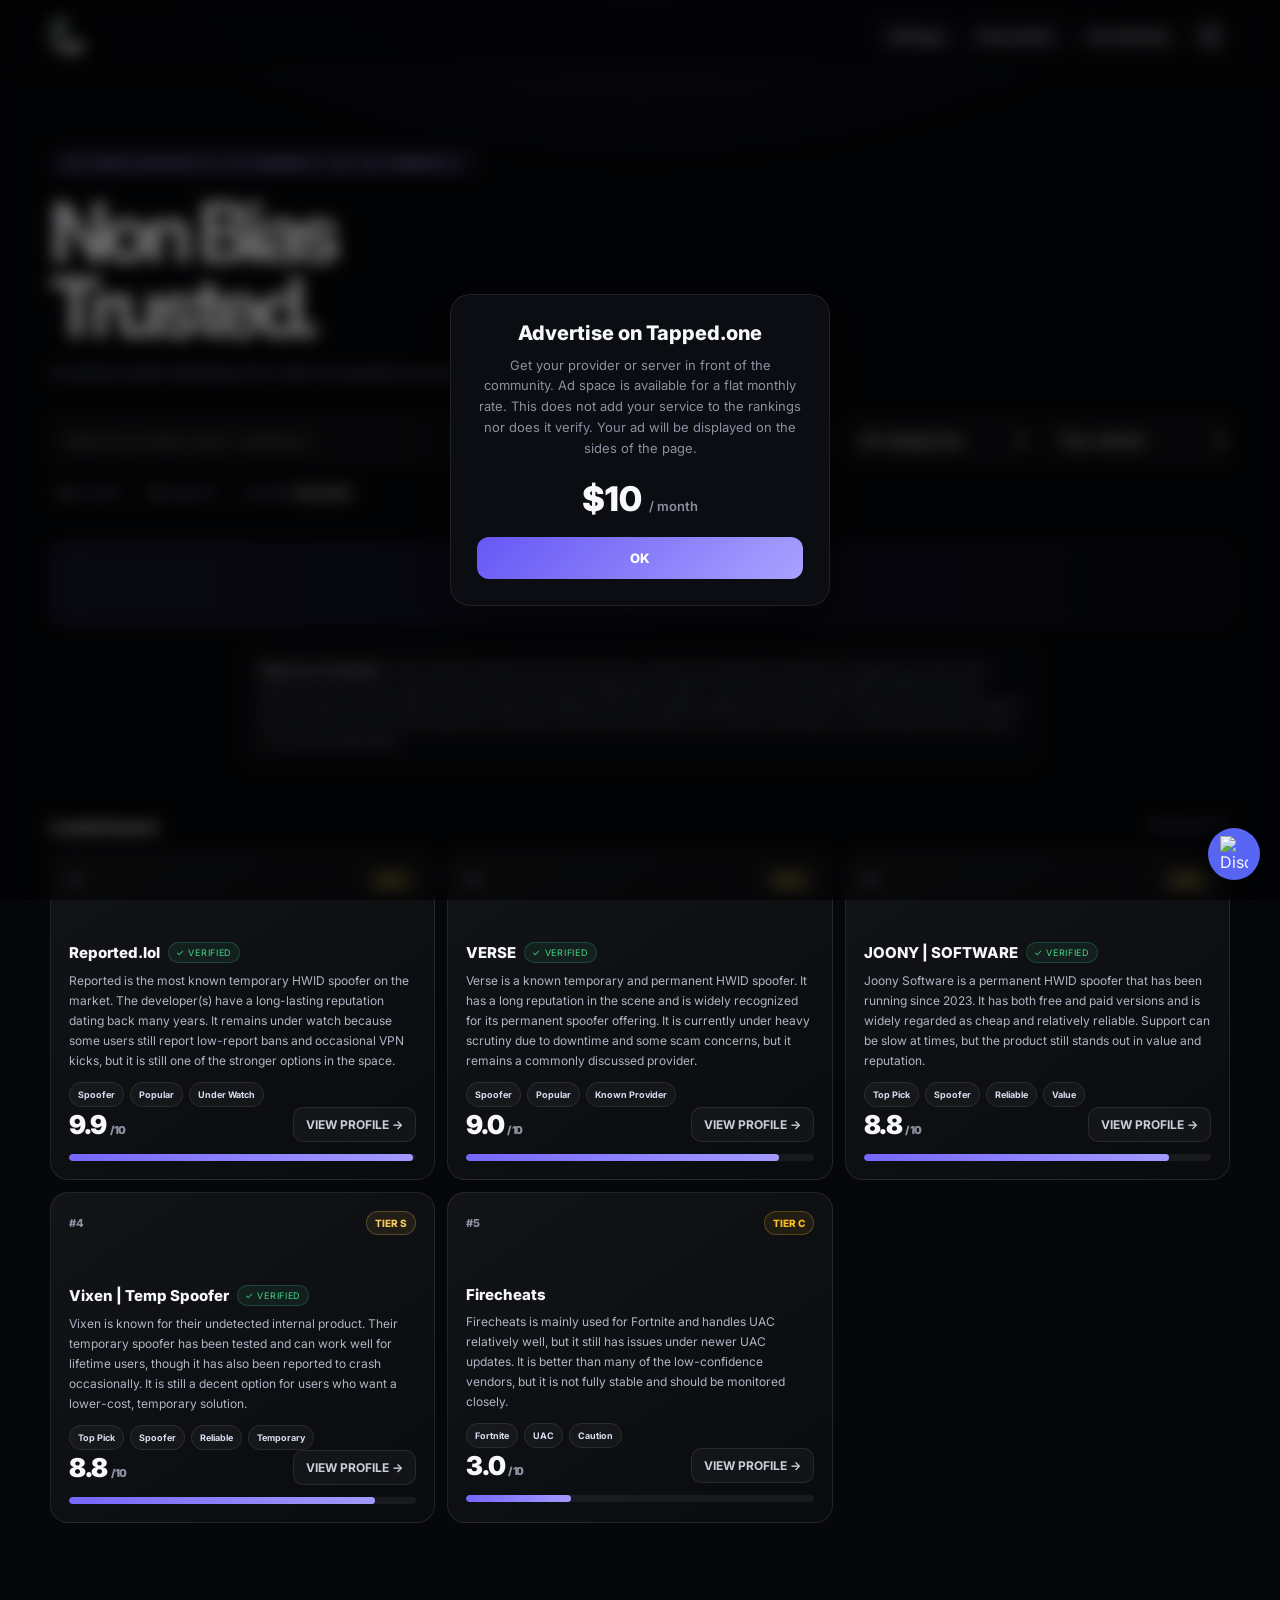
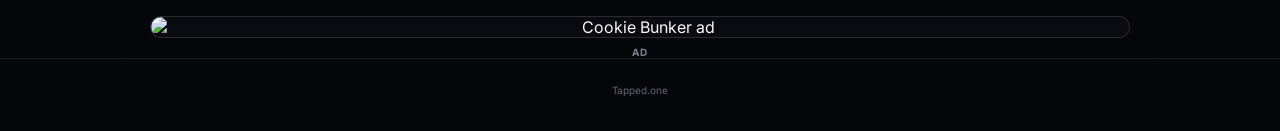
==== commit 3d9d719e: "Added new ad" ====
--- a/index.html
+++ b/index.html
@@ -34,7 +34,15 @@
 
 
 
-</section></div></main>
+</section></div>
+
+<div class="ad-slot" aria-label="Advertisement">
+  <a href="https://cookiebunker.com/" target="_blank" rel="noopener noreferrer" aria-label="Visit Cookie Bunker">
+    <img src="https://files.catbox.moe/96cbf5.gif" alt="Cookie Bunker ad" loading="lazy">
+  </a>
+  <div class="ad-tag">Ad</div>
+</div>
+</main>
 
 <section id="methodPage" class="method-page">
 
@@ -262,6 +270,13 @@
 
     </div>
 
+  </div>
+
+  <div class="ad-slot" aria-label="Advertisement">
+    <a href="https://cookiebunker.com/" target="_blank" rel="noopener noreferrer" aria-label="Visit Cookie Bunker">
+      <img src="https://files.catbox.moe/96cbf5.gif" alt="Cookie Bunker ad" loading="lazy">
+    </a>
+    <div class="ad-tag">Ad</div>
   </div>
 
 </section>
--- a/styles.css
+++ b/styles.css
@@ -43,6 +43,46 @@
 .container {
   width: min(1180px, calc(100% - 32px));
   margin: auto;
+}
+
+.ad-slot {
+  width: min(980px, 100%);
+  margin: 28px auto 0;
+  text-align: center;
+}
+
+.ad-slot a {
+  display: block;
+  width: 100%;
+  border: 1px solid rgba(255, 255, 255, 0.12);
+  border-radius: 14px;
+  overflow: hidden;
+  background: rgba(255, 255, 255, 0.03);
+  box-shadow: 0 14px 36px rgba(0, 0, 0, 0.2);
+  transition: transform 0.2s ease, border-color 0.2s ease;
+}
+
+.ad-slot a:hover {
+  transform: translateY(-1px);
+  border-color: rgba(118, 103, 255, 0.42);
+}
+
+.ad-slot img {
+  display: block;
+  width: 100%;
+  height: auto;
+  max-height: 120px;
+  object-fit: cover;
+  background: #090b11;
+}
+
+.ad-tag {
+  margin-top: 8px;
+  color: #7d8593;
+  font-size: 10px;
+  font-weight: 700;
+  letter-spacing: 0.14em;
+  text-transform: uppercase;
 }
 
 header {
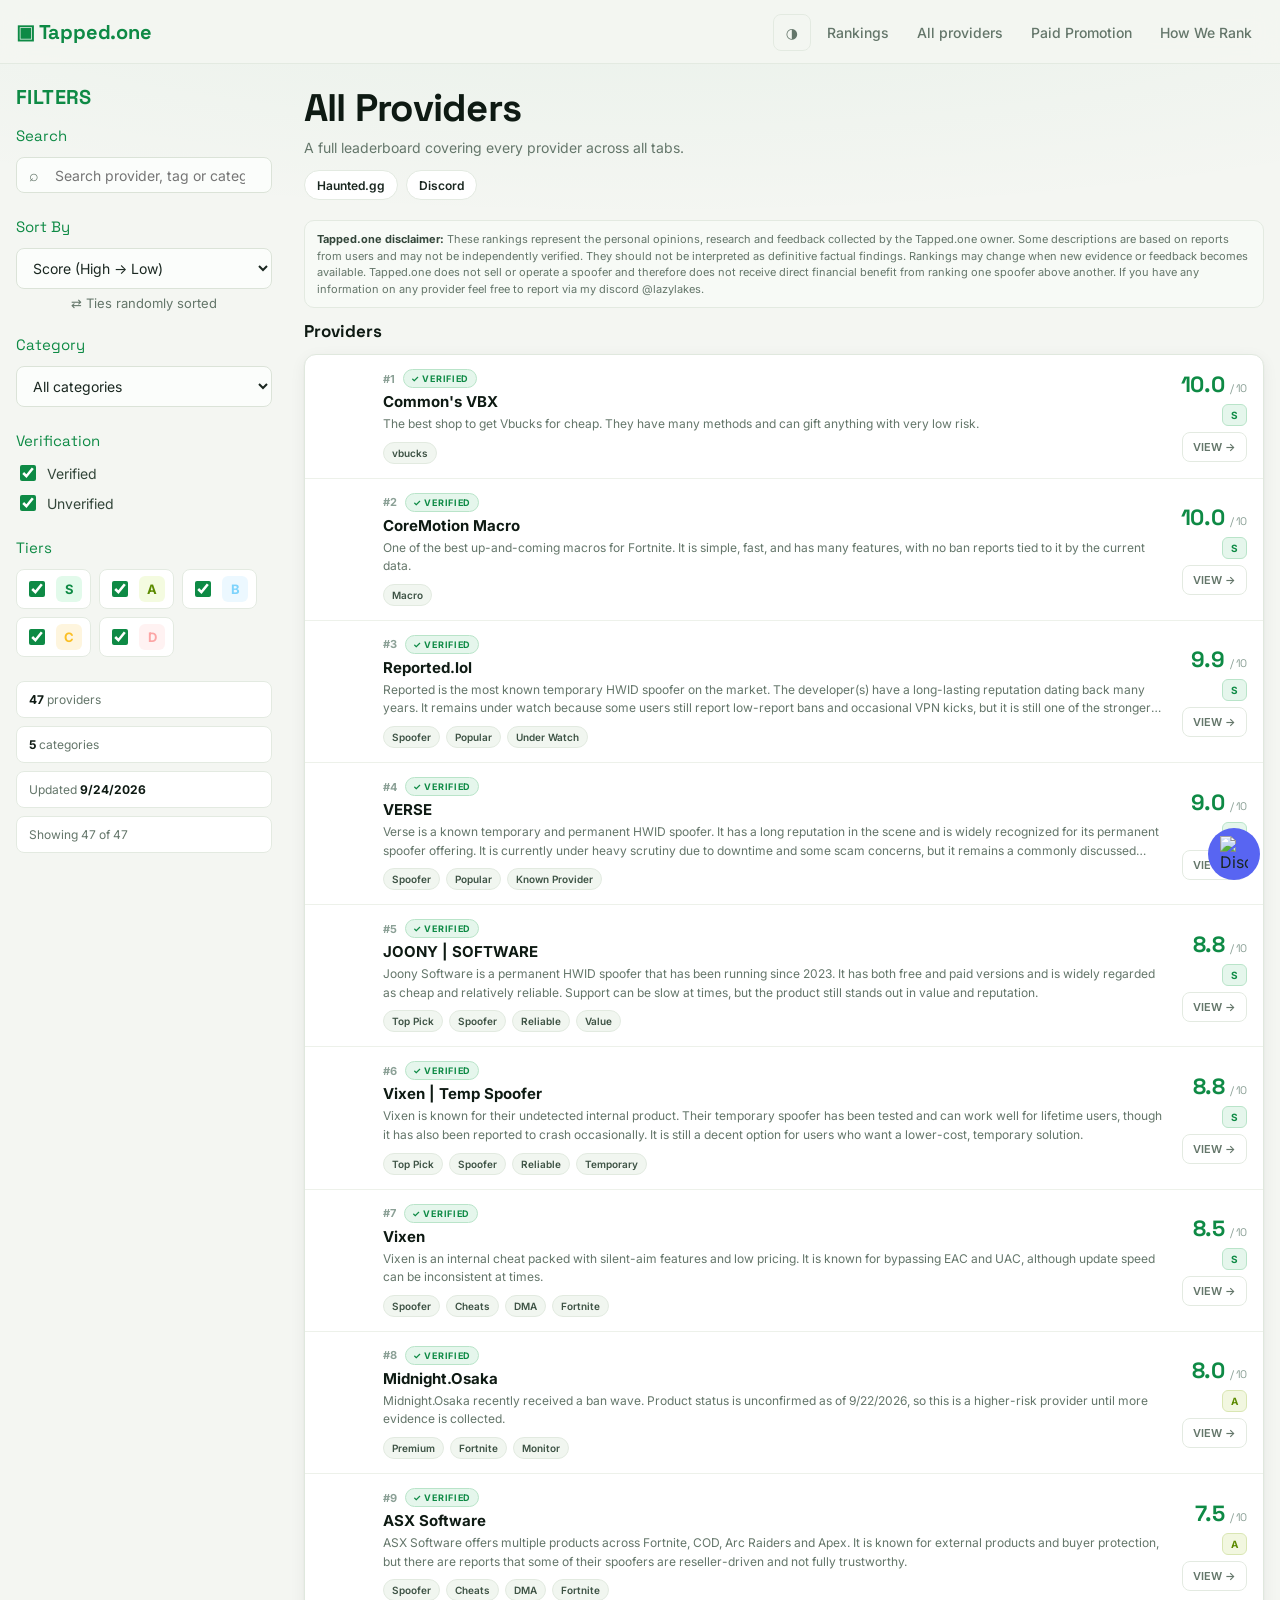
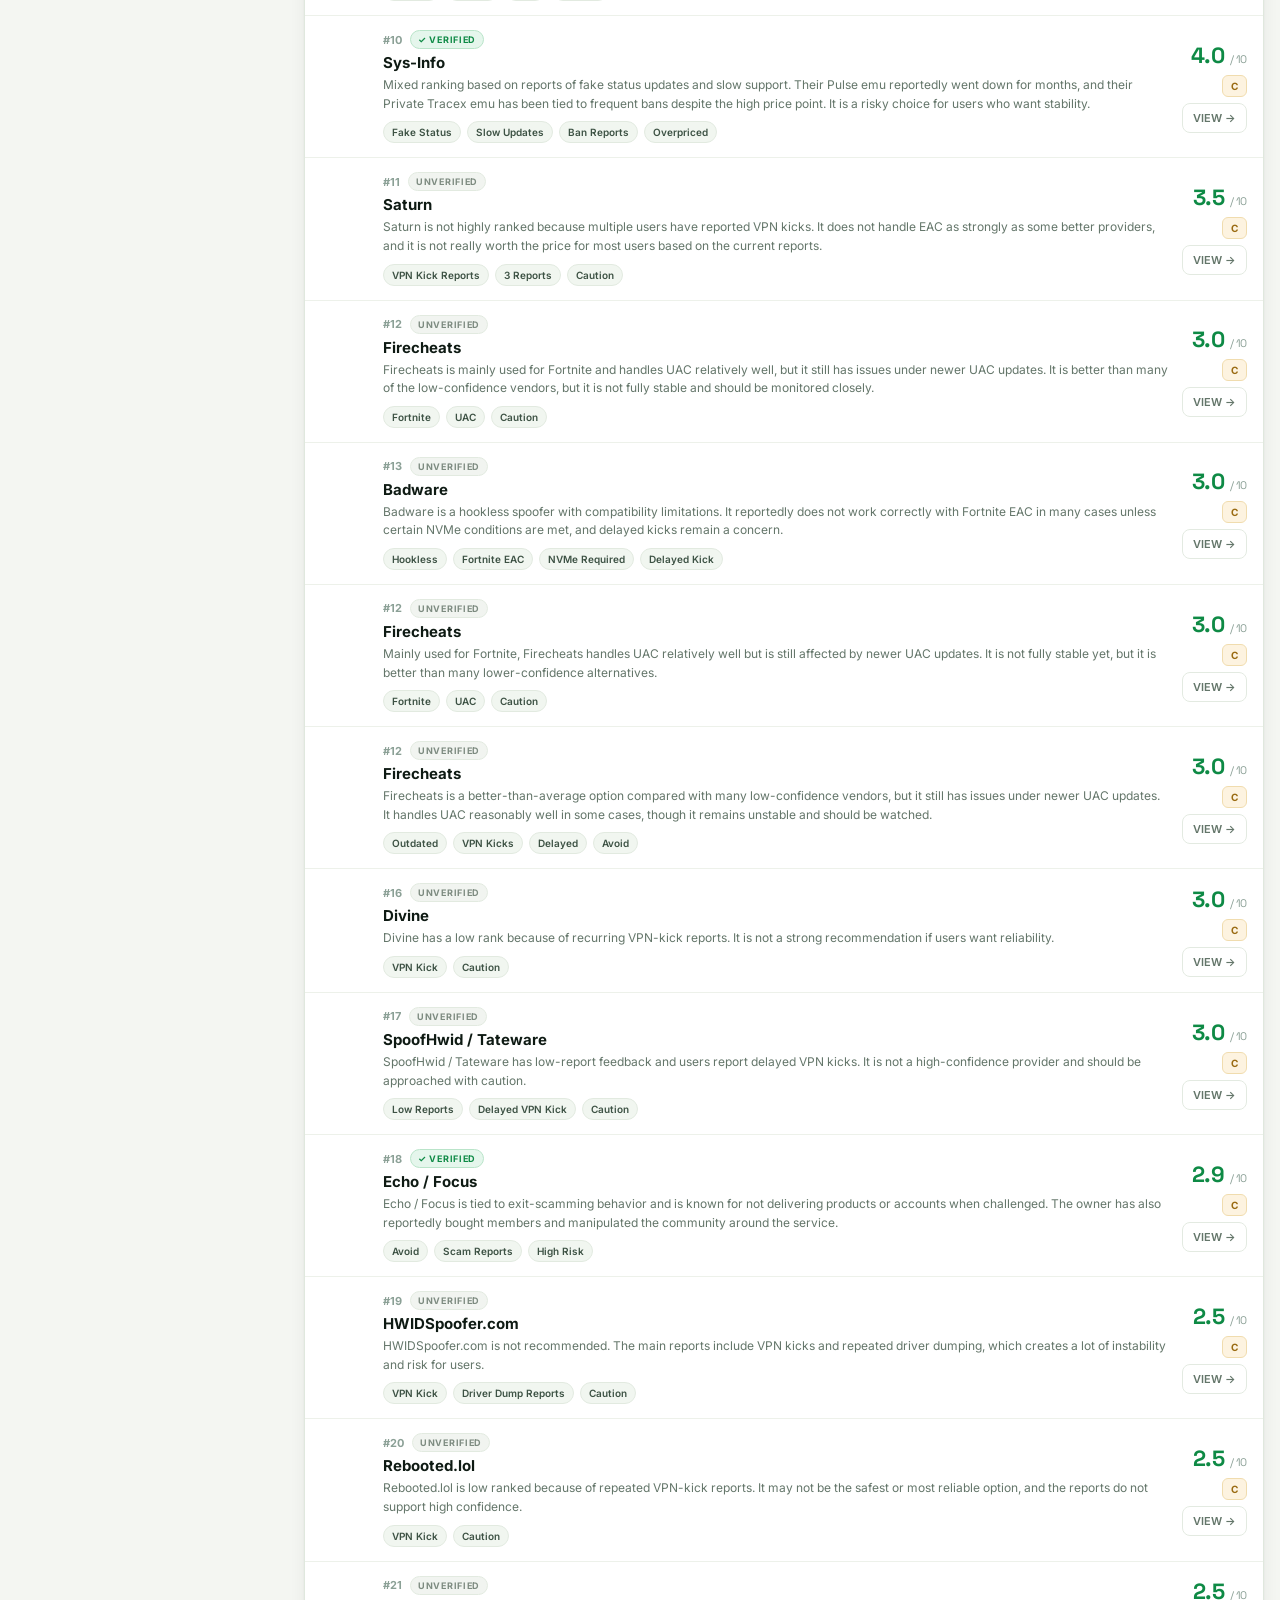
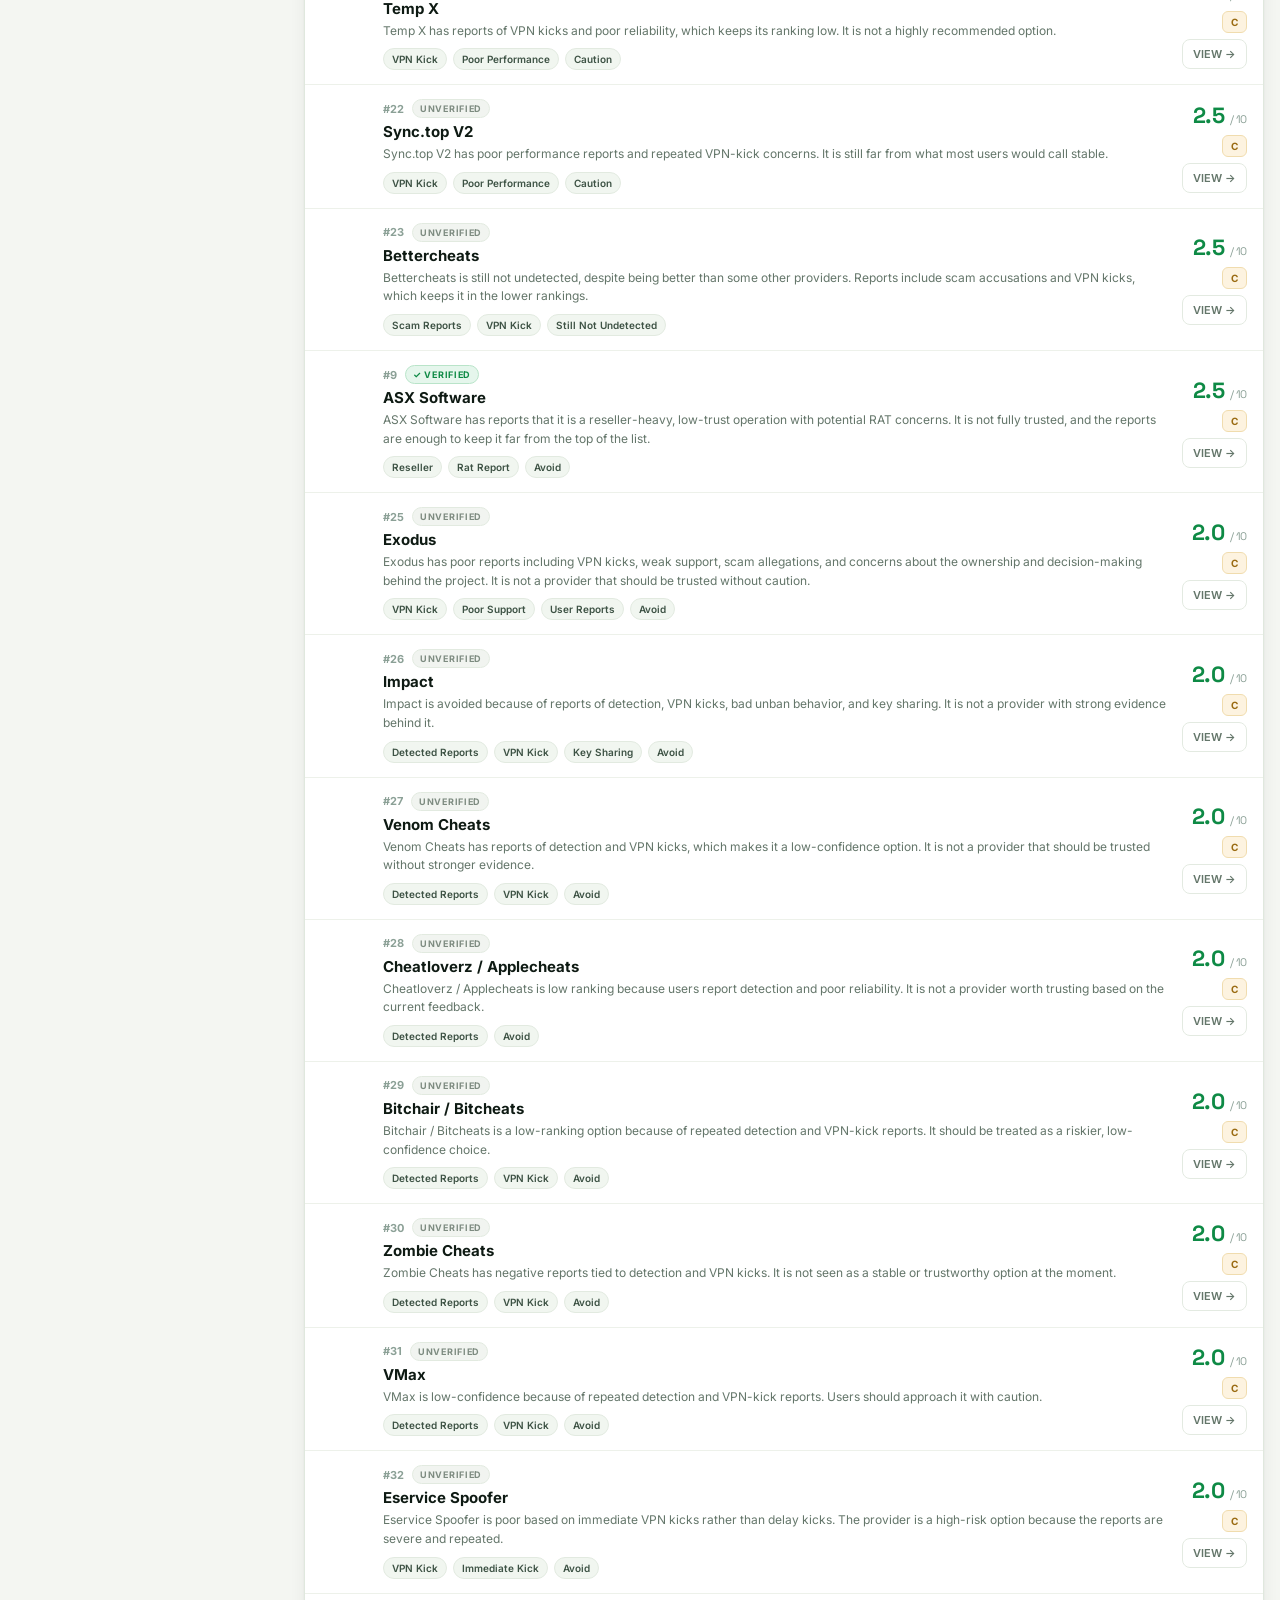
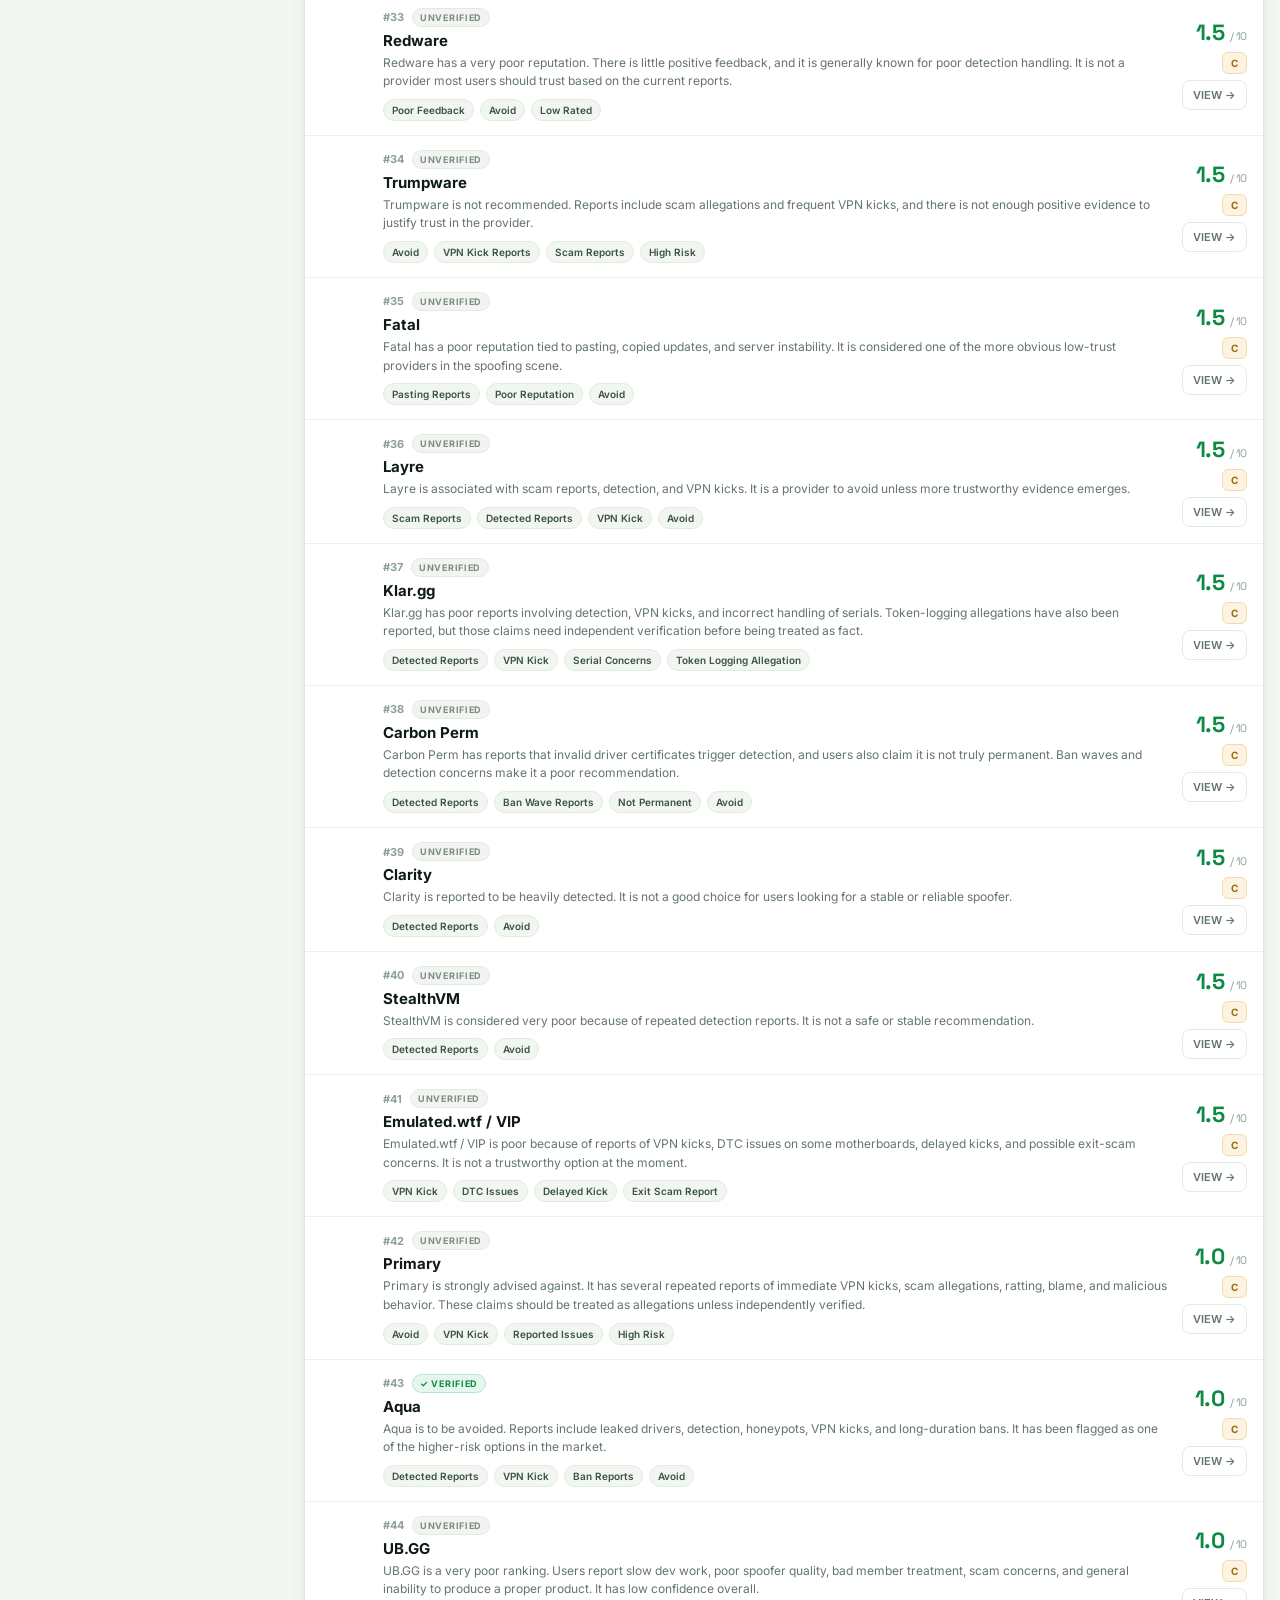
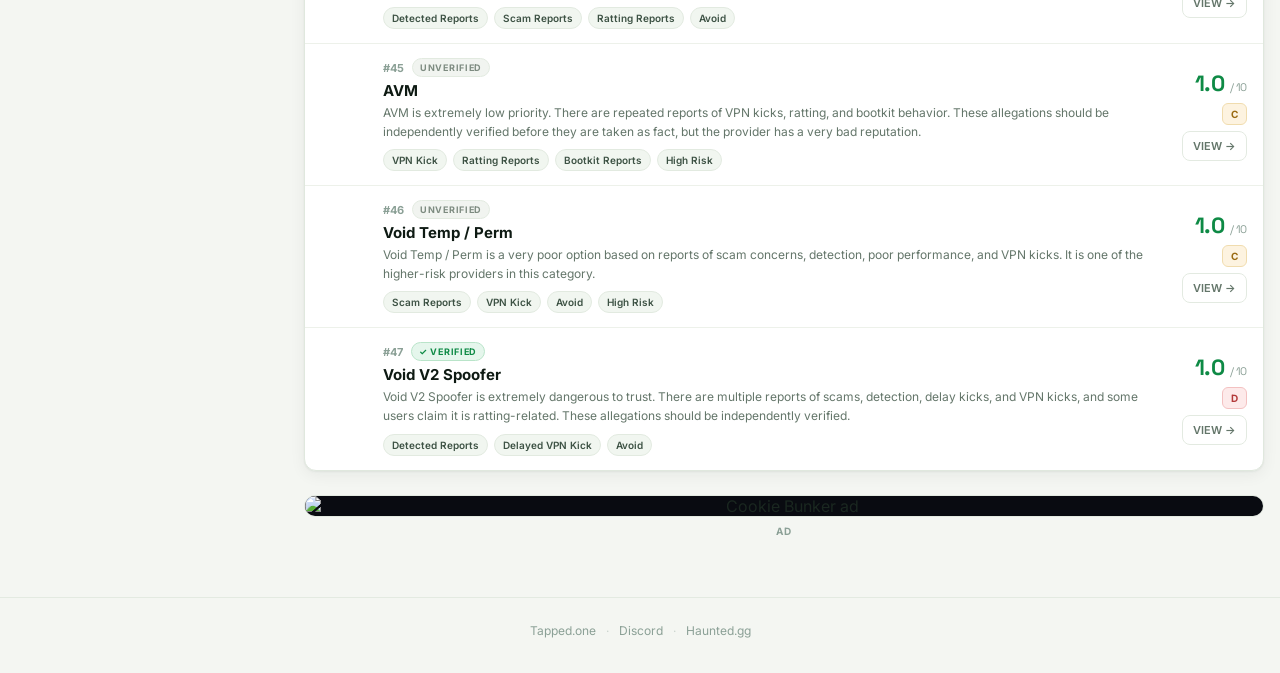
==== commit 1738353f: "Complete site rebrand" ====
--- a/index.html
+++ b/index.html
@@ -1,301 +1,118 @@
-
 <!DOCTYPE html>
 <html lang="en">
 <head>
 <meta charset="UTF-8"><meta name="viewport" content="width=device-width,initial-scale=1.0">
 <title>Tapped.one — Provider Rankings</title>
 <link rel="preconnect" href="https://fonts.googleapis.com"><link rel="preconnect" href="https://fonts.gstatic.com" crossorigin>
-<link href="https://fonts.googleapis.com/css2?family=Inter:wght@400;500;600;700;800&display=swap" rel="stylesheet">
+<link href="https://fonts.googleapis.com/css2?family=Space+Grotesk:wght@400;500;700&family=Inter:wght@400;500;600;700&display=swap" rel="stylesheet">
 <link rel="stylesheet" href="styles.css">
 </head>
 <body>
-<header><div class="container nav"><a class="brand" href="#">
-  <span class="mark"><img src="https://files.catbox.moe/iscj6c.png" alt="Tapped.one"></span>
-</a>
+<header><nav class="container nav">
+<div class="brand-wrap">
+  <a href="/" class="brand" onclick="showAll();return false;">▣ Tapped.one</a>
+</div>
 <div class="nav-right">
-  <button class="nav-btn" onclick="scrollToRankings()">Rankings</button>
-  <button class="nav-btn" onclick="showAll()">All providers</button>
-  <button class="nav-btn" onclick="openMethodology()">How We Rank</button>
-  <button class="menu-btn" onclick="toggleMenu()" aria-label="Open menu">
-  <span></span>
-  <span></span>
-  <span></span>
-</button></div></div></header>
+  <button class="theme-toggle" id="themeToggle" onclick="toggleTheme()" aria-label="Toggle light/dark mode">◐</button>
+  <button class="nav-btn ghost" onclick="scrollToRankings()">Rankings</button>
+  <button class="nav-btn ghost" onclick="showAll()">All providers</button>
+  <button class="nav-btn ghost" onclick="openPaidPromotion()">Paid Promotion</button>
+  <button class="nav-btn ghost" onclick="openMethodology()">How We Rank</button>
+  <button class="menu-btn" onclick="toggleMenu()" aria-label="Open menu"><span></span><span></span><span></span></button>
+</div>
+</nav></header>
 <div id="sideMenu" class="side-menu"><div class="menu-header"><div><div class="menu-title">Tapped.one</div><div class="menu-subtitle">Browse rankings</div></div><button class="menu-close" onclick="toggleMenu()">×</button></div><div class="menu-tabs" id="menuTabs"></div></div><div id="menuBackdrop" class="menu-backdrop" onclick="toggleMenu()"></div>
 <div id="pageLoader" class="page-loader" aria-live="polite" aria-label="Loading rankings"><div class="loader-ring"></div><div class="loader-text">Loading rankings</div></div>
-<main class="container"><section class="hero"><span class="eyebrow">Software rankings by the community for the community.</span><h1>Non Bias<br>Trusted.</h1><p id="tabDescription">A premium public leaderboard for cheat and spoofer providers.</p><div class="toolbar"><input id="search" class="field" placeholder="Search provider, tag or category..." type="search"><select id="category" class="field"></select><select id="sort" class="field"><option value="rank">Top ranked</option><option value="score">Highest score</option><option value="name">A–Z</option></select></div><div class="stats"><div class="stat"><strong id="count">0</strong> providers</div><div class="stat"><strong id="cats">0</strong> categories</div><div class="stat">Updated <strong id="date">—</strong></div></div></section>
-  <div class="relaunch-notice">
-  <strong>We're Back in Business</strong>
-  <span>Frequent provider updates will be coming soon.</span>
-</div>
-
-<div style="margin:0 auto 50px;max-width:800px;padding:16px 18px;border:1px solid rgba(255,255,255,.08);border-radius:14px;background:rgba(255,255,255,.025);color:#858d9b;font-size:11px;line-height:1.65"><strong style="color:#c7ccd5">Tapped.one disclaimer:</strong> These rankings represent the personal opinions, research and feedback collected by the Tapped.one owner. Some descriptions are based on reports from users and may not be independently verified. They should not be interpreted as definitive factual findings. Rankings may change when new evidence or feedback becomes available. Tapped.one does not sell or operate a spoofer and therefore does not receive direct financial benefit from ranking one spoofer above another. If you have any information on any provider feel free to report via my discord @lazylakes.</div>
-<div id="rankingSection"><div class="section-title"><h2 id="leaderboardTitle">Leaderboard</h2><span id="resultText"></span></div><section id="grid" class="grid">
-
-
-
-</section></div>
-
-<div class="ad-slot" aria-label="Advertisement">
-  <a href="https://cookiebunker.com/" target="_blank" rel="noopener noreferrer" aria-label="Visit Cookie Bunker">
-    <img src="https://files.catbox.moe/96cbf5.gif" alt="Cookie Bunker ad" loading="lazy">
-  </a>
-  <div class="ad-tag">Ad</div>
-</div>
+<main class="container main-grid">
+  <aside class="filters" aria-label="Search filters">
+    <div class="filters-head"><h2>FILTERS</h2><button class="clear-btn" id="clearFilters" onclick="clearAllFilters()">Clear all</button></div>
+    <div class="filter-block">
+      <label class="filter-label" for="search">Search</label>
+      <div class="search-wrap">
+        <span class="search-icon">⌕</span>
+        <input id="search" class="field" placeholder="Search provider, tag or category..." type="search">
+      </div>
+    </div>
+    <div class="filter-block">
+      <label class="filter-label" for="sort">Sort By</label>
+      <select id="sort" class="field"><option value="rank">Score (High → Low)</option><option value="score">Score (Low → High)</option><option value="name">Name (A → Z)</option></select>
+      <p class="filter-hint">⇄ Ties randomly sorted</p>
+    </div>
+    <div class="filter-block">
+      <span class="filter-label">Category</span>
+      <select id="category" class="field"></select>
+    </div>
+    <div class="filter-block">
+      <span class="filter-label">Verification</span>
+      <div class="check-row"><label><input type="checkbox" id="fVerified" checked> Verified</label></div>
+      <div class="check-row"><label><input type="checkbox" id="fUnverified" checked> Unverified</label></div>
+    </div>
+    <div class="filter-block">
+      <span class="filter-label">Tiers</span>
+      <div class="check-row tier-checks">
+        <label><input type="checkbox" class="fTier" value="S" checked> <span class="grade grade-S">S</span></label>
+        <label><input type="checkbox" class="fTier" value="A" checked> <span class="grade grade-A">A</span></label>
+        <label><input type="checkbox" class="fTier" value="B" checked> <span class="grade grade-B">B</span></label>
+        <label><input type="checkbox" class="fTier" value="C" checked> <span class="grade grade-C">C</span></label>
+        <label><input type="checkbox" class="fTier" value="D" checked> <span class="grade grade-D">D</span></label>
+      </div>
+    </div>
+    <div class="stats">
+      <div class="stat"><strong id="count">0</strong> providers</div>
+      <div class="stat"><strong id="cats">0</strong> categories</div>
+      <div class="stat">Updated <strong id="date">—</strong></div>
+      <div class="stat" id="resultText">Showing 0 of 0</div>
+    </div>
+  </aside>
+  <div class="content-column">
+    <section class="hero">
+      <h1 id="leaderboardTitle">Leaderboard</h1>
+      <p id="tabDescription">A premium public leaderboard for cheat and spoofer providers.</p>
+      <div class="socials-row"><a href="https://haunted.gg" target="_blank" rel="noopener noreferrer">Haunted.gg</a><a href="https://discord.gg/nMAyJpvUFu" target="_blank" rel="noopener noreferrer">Discord</a></div>
+    </section>
+    <div class="site-disclaimer"><strong>Tapped.one disclaimer:</strong> These rankings represent the personal opinions, research and feedback collected by the Tapped.one owner. Some descriptions are based on reports from users and may not be independently verified. They should not be interpreted as definitive factual findings. Rankings may change when new evidence or feedback becomes available. Tapped.one does not sell or operate a spoofer and therefore does not receive direct financial benefit from ranking one spoofer above another. If you have any information on any provider feel free to report via my discord @lazylakes.</div>
+    <div id="rankingSection">
+      <div class="section-title"><h2 id="listTitle">Providers</h2></div>
+      <section id="grid" class="grid"></section>
+    </div>
+    <div class="ad-slot" aria-label="Advertisement">
+      <a href="https://cookiebunker.com/" target="_blank" rel="noopener noreferrer" aria-label="Visit Cookie Bunker">
+        <img src="https://files.catbox.moe/96cbf5.gif" alt="Cookie Bunker ad" loading="lazy">
+      </a>
+      <div class="ad-tag">Ad</div>
+    </div>
+  </div>
 </main>
 
 <section id="methodPage" class="method-page">
-
-  <button class="nav-btn" onclick="closeMethodology()" style="margin-bottom:30px">
-  ← Back to Rankings
-</button>
-
+  <button class="nav-btn" onclick="closeMethodology()" style="margin-bottom:30px">← Back to Rankings</button>
   <div class="method-hero">
     <div class="method-eyebrow">Tapped.one Transparency</div>
-
     <h1>How We Rank</h1>
-
-    <p>
-      A transparent look at how Tapped.one collects information,
-      reviews providers and creates community ratings.
-    </p>
+    <p>A transparent look at how Tapped.one collects information, reviews providers and creates community ratings.</p>
   </div>
-
-
   <div class="method-grid">
-
-    <div class="method-card">
-      <div class="method-icon">01</div>
-
-      <h2>Where We Get Information</h2>
-
-      <p>
-        Information can come from multiple sources. We don't rely
-        on a single person's opinion when reviewing a provider.
-      </p>
-
-      <div class="method-list">
-        <div>Community feedback</div>
-        <div>User reports</div>
-        <div>Provider and community servers</div>
-        <div>Publicly available information</div>
-        <div>Research and testing where possible</div>
-        <div>Historical reports and feedback</div>
-      </div>
-    </div>
-
-
-    <div class="method-card">
-      <div class="method-icon">02</div>
-
-      <h2>Our Review Process</h2>
-
-      <p>
-        Information is reviewed and compared before it is used
-        to influence a provider's rating.
-      </p>
-
-      <div class="method-list">
-        <div>Information is collected</div>
-        <div>Reports are reviewed</div>
-        <div>Multiple opinions are considered</div>
-        <div>Conflicting information is investigated</div>
-        <div>Ratings can be reviewed again</div>
-      </div>
-    </div>
-
-
-    <div class="method-card full">
-
-      <div class="method-icon">03</div>
-
-      <h2>How A Rating Is Reached</h2>
-
-      <p>
-        Our goal is to have information reviewed by at least
-        <strong style="color:#f7f8fb">3 people</strong>.
-        Their findings are compared until an agreement or
-        reasonable consensus is reached.
-      </p>
-
-      <div class="rating-process">
-
-        <div class="rating-step">
-          <strong>INFORMATION</strong>
-          <span>Reports & research</span>
-        </div>
-
-        <div class="rating-arrow">→</div>
-
-        <div class="rating-step">
-          <strong>3 REVIEWERS</strong>
-          <span>Independent opinions</span>
-        </div>
-
-        <div class="rating-arrow">→</div>
-
-        <div class="rating-step">
-          <strong>AGREEMENT</strong>
-          <span>Compare findings</span>
-        </div>
-
-        <div class="rating-arrow">→</div>
-
-        <div class="rating-step">
-          <strong>RATING</strong>
-          <span>Updated when needed</span>
-        </div>
-
-      </div>
-    </div>
-
-
-    <div class="method-card full">
-
-      <div class="method-icon">04</div>
-
-      <h2>What We Look At</h2>
-
-      <p>
-        Different factors can contribute to a provider's overall
-        rating depending on the category and available information.
-      </p>
-
-      <div class="factor-grid">
-
-        <div class="factor">
-          <strong>Security</strong>
-          <span>Reported security concerns and available evidence.</span>
-        </div>
-
-        <div class="factor">
-          <strong>Reliability</strong>
-          <span>Stability and consistency based on available feedback.</span>
-        </div>
-
-        <div class="factor">
-          <strong>Performance</strong>
-          <span>Performance reports and user experiences.</span>
-        </div>
-
-        <div class="factor">
-          <strong>Updates</strong>
-          <span>Maintenance, changes and update history.</span>
-        </div>
-
-        <div class="factor">
-          <strong>Community Feedback</strong>
-          <span>Patterns in feedback received from users.</span>
-        </div>
-
-        <div class="factor">
-          <strong>Reported Issues</strong>
-          <span>Repeated or significant concerns reported to us.</span>
-        </div>
-
-      </div>
-    </div>
-
-
-    <div class="method-card">
-
-      <div class="method-icon">05</div>
-
-      <h2>AI-Assisted Analysis</h2>
-
-      <p>
-        AI may be used to help organize, compare and analyze
-        information that we receive.
-      </p>
-
-      <div class="ai-box">
-        <strong>AI DOES NOT REPLACE HUMAN REVIEW</strong>
-
-        <p>
-          AI can assist with identifying patterns and organizing
-          information, but it does not independently decide whether
-          a provider is trustworthy, legitimate or safe.
-        </p>
-      </div>
-
-    </div>
-
-
-    <div class="method-card">
-
-      <div class="method-icon">06</div>
-
-      <h2>Ratings Can Change</h2>
-
-      <p>
-        A rating isn't permanent. New information can cause a
-        provider to be reviewed again.
-      </p>
-
-      <div class="method-list">
-        <div>New evidence</div>
-        <div>New community reports</div>
-        <div>Provider changes</div>
-        <div>New testing or research</div>
-      </div>
-
-    </div>
-
-
-    <div class="method-card full">
-
-      <div class="method-icon">!</div>
-
-      <h2>Important Information</h2>
-
-      <p>
-        Reports received from users or community servers may be
-        incomplete, inaccurate or conflicting. A report is not
-        automatically treated as a confirmed fact.
-      </p>
-
-      <p style="margin-top:12px">
-        Tapped.one attempts to consider the available information
-        and its credibility before using it in our rankings.
-        However, we cannot independently verify every claim.
-      </p>
-
-      <div class="method-disclaimer">
-        <strong>Tapped.one disclaimer:</strong>
-        Rankings represent opinions, research and feedback collected
-        by the Tapped.one team. Rankings should not be interpreted
-        as definitive factual findings. Ratings may change when new
-        evidence or feedback becomes available.
-      </div>
-
-    </div>
-
+    <div class="method-card"><div class="method-icon">01</div><h2>Where We Get Information</h2><p>Information can come from multiple sources. We don't rely on a single person's opinion when reviewing a provider.</p><div class="method-list"><div>Community feedback</div><div>User reports</div><div>Provider and community servers</div><div>Publicly available information</div><div>Research and testing where possible</div><div>Historical reports and feedback</div></div></div>
+    <div class="method-card"><div class="method-icon">02</div><h2>Our Review Process</h2><p>Information is reviewed and compared before it is used to influence a provider's rating.</p><div class="method-list"><div>Information is collected</div><div>Reports are reviewed</div><div>Multiple opinions are considered</div><div>Conflicting information is investigated</div><div>Ratings can be reviewed again</div></div></div>
+    <div class="method-card full"><div class="method-icon">03</div><h2>How A Rating Is Reached</h2><p>Our goal is to have information reviewed by at least <strong style="color:#fff">3 people</strong>. Their findings are compared until an agreement or reasonable consensus is reached.</p><div class="rating-process"><div class="rating-step"><strong>INFORMATION</strong><span>Reports & research</span></div><div class="rating-arrow">→</div><div class="rating-step"><strong>3 REVIEWERS</strong><span>Independent opinions</span></div><div class="rating-arrow">→</div><div class="rating-step"><strong>AGREEMENT</strong><span>Compare findings</span></div><div class="rating-arrow">→</div><div class="rating-step"><strong>RATING</strong><span>Updated when needed</span></div></div></div>
+    <div class="method-card full"><div class="method-icon">04</div><h2>What We Look At</h2><p>Different factors can contribute to a provider's overall rating depending on the category and available information.</p><div class="factor-grid"><div class="factor"><strong>Security</strong><span>Reported security concerns and available evidence.</span></div><div class="factor"><strong>Reliability</strong><span>Stability and consistency based on available feedback.</span></div><div class="factor"><strong>Performance</strong><span>Performance reports and user experiences.</span></div><div class="factor"><strong>Updates</strong><span>Maintenance, changes and update history.</span></div><div class="factor"><strong>Community Feedback</strong><span>Patterns in feedback received from users.</span></div><div class="factor"><strong>Reported Issues</strong><span>Repeated or significant concerns reported to us.</span></div></div></div>
+    <div class="method-card"><div class="method-icon">05</div><h2>AI-Assisted Analysis</h2><p>AI may be used to help organize, compare and analyze information that we receive.</p><div class="ai-box"><strong>AI DOES NOT REPLACE HUMAN REVIEW</strong><p>AI can assist with identifying patterns and organizing information, but it does not independently decide whether a provider is trustworthy, legitimate or safe.</p></div></div>
+    <div class="method-card"><div class="method-icon">06</div><h2>Ratings Can Change</h2><p>A rating isn't permanent. New information can cause a provider to be reviewed again.</p><div class="method-list"><div>New evidence</div><div>New community reports</div><div>Provider changes</div><div>New testing or research</div></div></div>
+    <div class="method-card full"><div class="method-icon">!</div><h2>Important Information</h2><p>Reports received from users or community servers may be incomplete, inaccurate or conflicting. A report is not automatically treated as a confirmed fact.</p><p style="margin-top:12px">Tapped.one attempts to consider the available information and its credibility before using it in our rankings. However, we cannot independently verify every claim.</p><div class="method-disclaimer"><strong>Tapped.one disclaimer:</strong> Rankings represent opinions, research and feedback collected by the Tapped.one team. Rankings should not be interpreted as definitive factual findings. Ratings may change when new evidence or feedback becomes available.</div></div>
   </div>
-
-  <div class="ad-slot" aria-label="Advertisement">
-    <a href="https://cookiebunker.com/" target="_blank" rel="noopener noreferrer" aria-label="Visit Cookie Bunker">
-      <img src="https://files.catbox.moe/96cbf5.gif" alt="Cookie Bunker ad" loading="lazy">
-    </a>
-    <div class="ad-tag">Ad</div>
-  </div>
-
+  <div class="ad-slot" aria-label="Advertisement"><a href="https://cookiebunker.com/" target="_blank" rel="noopener noreferrer"><img src="https://files.catbox.moe/96cbf5.gif" alt="Cookie Bunker ad" loading="lazy"></a><div class="ad-tag">Ad</div></div>
 </section>
 
+<section id="paidPage" class="method-page paid-page">
+  <button class="nav-btn" onclick="closePaidPromotion()" style="margin-bottom:30px">← Back to Rankings</button>
+  <div class="method-hero paid-hero"><div class="method-eyebrow">Tapped.one Advertising</div><h1>Paid Promotion</h1><p>A simple placement option for providers or communities who want to be shown on the site.</p></div>
+  <div class="method-grid paid-grid"><div class="method-card full"><div class="method-icon">$</div><h2>Ad placement pricing</h2><p>We offer paid promotion for $10 per month. This is for an ad placement on the site only. It does not add a provider to the rankings, does not improve listing status, and does not affect any public review or scoring.</p><div class="method-list"><div>$10 / month</div><div>Ad shown on the page</div><div>No ranking or listing boost</div><div>No change to provider scores or placement</div></div></div></div>
+</section>
 
-<div id="overlay" class="overlay" onclick="closeIfBackdrop(event)"><div class="modal"><button class="close" onclick="closeModal()">Close</button><div id="detail"></div></div></div><footer>Tapped.one</footer>
+<div id="overlay" class="overlay" onclick="closeIfBackdrop(event)"><div class="modal"><button class="close" onclick="closeModal()">Close</button><div id="detail"></div></div></div>
+<footer><div class="foot-inner"><span>Tapped.one</span><span class="foot-dot">·</span><a href="https://discord.gg/nMAyJpvUFu" target="_blank" rel="noopener">Discord</a><span class="foot-dot">·</span><a href="https://haunted.gg" target="_blank" rel="noopener">Haunted.gg</a></div></footer>
+<script src="providers.js"></script>
 <script src="script.js"></script>
 <a href="https://discord.gg/nMAyJpvUFu" target="_blank" class="discord-link"><img src="https://cdn.simpleicons.org/discord/ffffff" alt="Discord"><span>Join here to provide facts or apply to have your server listed!</span></a>
-<div id="promoOverlay" class="promo-overlay">
-  <div class="promo-modal">
-    <h3>Advertise on Tapped.one</h3>
-    <p>Get your provider or server in front of the community. Ad space is available for a flat monthly rate.
-      This does not add your service to the rankings nor does it verify. Your ad will be displayed on the sides of the page.
-    </p>
-    <div class="promo-price">$10 <small>/ month</small></div>
-    <button class="promo-ok" onclick="closePromo()">OK</button>
-  </div>
-</div>
-<script type="module" src="https://static.cloudflareinsights.com/beacon.min.js/v31edd6df95cf4e85bb4c19e7a9bdbcba1788362987495" integrity="sha512-iIg7k2xntmwu6/uSb5tpc/hySgZc4eoL31yB29W6tJFo2akwjPWcEqnCEdJvGexCL0KEQwVYv5BlowfhVz26hg==" data-cf-beacon='{"version":"2024.11.0","token":"6687c10d0ea14f6c9a34b7bfe334e92a","r":1,"spa":2}' crossorigin="anonymous"></script>
 <audio id="clickSound" src="click.mp3" preload="auto"></audio>
-
-</body></html>+</body></html>
--- a/styles.css
+++ b/styles.css
@@ -1,975 +1,326 @@
 :root {
-  --bg: #06070a;
-  --panel: rgba(255, 255, 255, 0.04);
-  --panel-strong: rgba(255, 255, 255, 0.065);
-  --line: rgba(255, 255, 255, 0.085);
-  --text: #f7f8fb;
-  --muted: #8991a0;
-  --purple: #7667ff;
-  --purple-soft: #a39aff;
-  --green: #43d88b;
-  --gold: #f5c85b;
-}
-
+  --night-900: #040505;
+  --night-800: #0a0d0c;
+  --night-700: #101413;
+  --night-600: #1a201e;
+  --night-500: #292b2a;
+  --day-100: #e8ede9;
+  --day-300: #c3cec5;
+  --day-500: #8b968e;
+  --day-600: #6b7570;
+  --day-700: #4a534f;
+  --green: #3bdb78;
+  --green-dim: #22a354;
+  --lime: #b8e62e;
+  --line: #1e2422;
+  --text: var(--day-100);
+  --muted: var(--day-500);
+  --header-bg: rgba(4,5,5,.82);
+  --card-bg: var(--night-800);
+  --hover-bg: rgba(59,219,120,.04);
+  --input-bg: var(--night-800);
+  --title: #ffffff;
+}
+[data-theme="light"] {
+  --night-900: #f4f6f2;
+  --night-800: #ffffff;
+  --night-700: #edf1ea;
+  --night-600: #dfe7dc;
+  --night-500: #c3cec0;
+  --day-100: #14201a;
+  --day-300: #33463a;
+  --day-500: #64766a;
+  --day-600: #8ba096;
+  --day-700: #b3c2b8;
+  --green: #0e8a45;
+  --green-dim: #0b6e38;
+  --lime: #5c8a00;
+  --line: #e3eae1;
+  --text: #1a2720;
+  --muted: #64766a;
+  --header-bg: rgba(244,246,242,.88);
+  --card-bg: #ffffff;
+  --hover-bg: #f2f8f3;
+  --input-bg: #f7faf6;
+  --title: #0e1a13;
+  --shadow: 0 1px 2px rgba(20,40,28,.05), 0 4px 16px rgba(20,40,28,.06);
+}
+[data-theme="light"] body, [data-theme="light"] {
+  background-image: radial-gradient(1200px 300px at 50% -80px, rgba(14,138,69,.06), transparent);
+}
+[data-theme="light"] .grid {
+  box-shadow: var(--shadow);
+  border-color: #e0e8de;
+}
+[data-theme="light"] .card { border-bottom-color: #edf1ea; }
+[data-theme="light"] .card:hover { border-bottom-color: #d9e8dc; }
+[data-theme="light"] .card .logo { background: #eef3ec; border-color: #e0e8de; }
+[data-theme="light"] .tag { background: #f1f6f0; border-color: #e2eae0; color: #3d5244; }
+[data-theme="light"] .verified { background: #e5f6ec; border-color: #b9e4c9; color: #0e8a45; }
+[data-theme="light"] .unverified-tag { background: #f1f4f0; border-color: #e2eae0; color: #7d8b80; }
+[data-theme="light"] .score { color: #0e8a45; }
+[data-theme="light"] .score small { color: #8ba096; }
+[data-theme="light"] .tier-S { background: #e5f6ec; border-color: #b9e4c9; color: #0e8a45; }
+[data-theme="light"] .tier-A { background: #f2f7e0; border-color: #d9e6b3; color: #5c8a00; }
+[data-theme="light"] .tier-B { background: #e8f3fb; border-color: #bfe0f2; color: #1b7fa8; }
+[data-theme="light"] .tier-C { background: #fdf3e0; border-color: #f0dcae; color: #9a6b12; }
+[data-theme="light"] .tier-D { background: #fdeaea; border-color: #f3c1c1; color: #b33a3a; }
+[data-theme="light"] .field { border-color: #dbe3d8; background: #fbfdfb; }
+[data-theme="light"] .field:focus { border-color: #0e8a45; box-shadow: 0 0 0 3px rgba(14,138,69,.12); }
+[data-theme="light"] .stat, [data-theme="light"] .filters { border-color: #e3eae1; }
+[data-theme="light"] .site-disclaimer { background: #f7faf6; border-color: #e3eae1; color: #64766a; }
+[data-theme="light"] .site-disclaimer strong { color: #33463a; }
+[data-theme="light"] .method-card { box-shadow: var(--shadow); }
+[data-theme="light"] .modal { box-shadow: 0 24px 60px rgba(20,40,28,.18); }
+[data-theme="light"] .nav-btn { color: #64766a; }
+[data-theme="light"] .nav-btn:hover { color: #0e1a13; }
+[data-theme="light"] .brand { color: #0e8a45; }
+[data-theme="light"] .menu-tab { background: #fbfdfb; }
+[data-theme="light"] .menu-tab:hover, [data-theme="light"] .menu-tab.active { background: #eef7f0; border-color: #b9e4c9; color: #0e1a13; }
 * { box-sizing: border-box; }
-
 html { scroll-behavior: smooth; }
-
 body {
   margin: 0;
-  background: radial-gradient(900px 450px at 50% -120px, rgba(118, 103, 255, 0.2), transparent 65%), var(--bg);
+  background: var(--night-900);
   color: var(--text);
   font-family: Inter, system-ui, sans-serif;
-  opacity: 0;
-  visibility: hidden;
-  transition: opacity 0.35s ease, visibility 0.35s ease;
-}
-
-body.loaded {
-  opacity: 1;
-  visibility: visible;
-}
-
-button, input, select {
-  font: inherit;
-}
-
+}
+body.loading { overflow: hidden; }
+button, input, select { font: inherit; }
 button { cursor: pointer; }
-
 a { text-decoration: none; color: inherit; }
-
 img { max-width: 100%; }
-
-.container {
-  width: min(1180px, calc(100% - 32px));
-  margin: auto;
-}
-
-.ad-slot {
-  width: min(980px, 100%);
-  margin: 28px auto 0;
-  text-align: center;
-}
-
-.ad-slot a {
-  display: block;
-  width: 100%;
-  border: 1px solid rgba(255, 255, 255, 0.12);
-  border-radius: 14px;
-  overflow: hidden;
-  background: rgba(255, 255, 255, 0.03);
-  box-shadow: 0 14px 36px rgba(0, 0, 0, 0.2);
-  transition: transform 0.2s ease, border-color 0.2s ease;
-}
-
-.ad-slot a:hover {
-  transform: translateY(-1px);
-  border-color: rgba(118, 103, 255, 0.42);
-}
-
-.ad-slot img {
-  display: block;
-  width: 100%;
-  height: auto;
-  max-height: 120px;
-  object-fit: cover;
-  background: #090b11;
-}
-
-.ad-tag {
-  margin-top: 8px;
-  color: #7d8593;
-  font-size: 10px;
-  font-weight: 700;
-  letter-spacing: 0.14em;
-  text-transform: uppercase;
-}
-
+.container { width: min(1440px, calc(100% - 32px)); margin: auto; position: relative; z-index: 1; }
+
+/* header */
 header {
-  position: sticky;
-  top: 0;
-  z-index: 30;
-  background: rgba(6, 7, 10, 0.76);
-  backdrop-filter: blur(20px);
+  position: sticky; top: 0; z-index: 30;
+  background: var(--header-bg);
+  backdrop-filter: blur(12px);
   border-bottom: 1px solid var(--line);
-}
-
-.nav {
-  height: 72px;
-  display: flex;
-  align-items: center;
-  justify-content: space-between;
-}
-
-.brand {
-  display: flex;
-  align-items: center;
-  gap: 10px;
-  font-size: 21px;
-  font-weight: 800;
-  letter-spacing: -0.02em;
-}
-
-.mark {
-  height: 38px;
-  width: 38px;
-  border-radius: 50%;
-  display: block;
-  flex-shrink: 0;
-}
-
-.mark img {
-  width: 100%;
-  height: 100%;
-  border-radius: 50%;
-  display: block;
-}
-
-.nav-right {
-  display: flex;
-  gap: 9px;
-  align-items: center;
-}
-
-.nav-btn,
-.view {
-  background: rgba(255, 255, 255, 0.035);
-  border: 1px solid var(--line);
-  color: #c9ced8;
-  border-radius: 10px;
-  padding: 9px 12px;
-  font-size: 12px;
-  font-weight: 700;
-}
-
-.hero {
-  padding: 76px 0 34px;
-}
-
-.eyebrow {
-  display: inline-flex;
-  border: 1px solid rgba(118, 103, 255, 0.28);
-  background: rgba(118, 103, 255, 0.08);
-  color: #bdb7ff;
-  border-radius: 999px;
-  padding: 7px 11px;
-  font-size: 10px;
-  font-weight: 800;
-  letter-spacing: 0.12em;
-  text-transform: uppercase;
-}
-
-h1 {
-  font-size: clamp(44px, 7vw, 82px);
-  line-height: 0.92;
-  letter-spacing: -0.075em;
-  margin: 18px 0 15px;
-}
-
-.hero p {
-  max-width: 650px;
-  color: var(--muted);
-  line-height: 1.7;
-  font-size: 14px;
-}
-
-.toolbar {
-  display: grid;
-  grid-template-columns: 1fr 190px 190px;
-  gap: 9px;
-  margin-top: 30px;
-}
-
+  height: 64px;
+}
+.nav { height: 64px; display: flex; align-items: center; justify-content: space-between; gap: 12px; }
+.brand-wrap { display: flex; align-items: center; gap: 16px; min-width: 0; }
+.brand { font-family: "Space Grotesk", Inter, sans-serif; font-weight: 700; font-size: 20px; color: var(--green); letter-spacing: -.01em; white-space: nowrap; }
+.brand:hover { color: #4fe88b; }
+.nav-right { display: flex; gap: 4px; align-items: center; }
+.nav-btn {
+  background: transparent; border: none; color: var(--day-500);
+  border-radius: 8px; padding: 9px 12px; font-size: 14px; font-weight: 500;
+  transition: color .15s ease;
+}
+.nav-btn:hover { color: var(--day-100); }
+.nav-btn.ghost { display: inline-block; }
+
+/* layout */
+main.container.main-grid { display: flex; align-items: flex-start; gap: 32px; padding: 16px 0 60px; }
+
+/* sidebar filters */
+.filters {
+  flex: 0 0 256px; max-width: 256px; position: sticky; top: 80px; align-self: start;
+  padding: 4px 0;
+}
+.filters-head { display: flex; align-items: center; justify-content: space-between; margin-bottom: 16px; }
+.filters-head h2 { font-family: "Space Grotesk", sans-serif; font-size: 20px; color: var(--green); margin: 0; letter-spacing: .02em; }
+.clear-btn { background: none; border: none; color: var(--green); font-size: 14px; display: none; }
+.clear-btn.show { display: inline; }
+.clear-btn:hover { color: #4fe88b; }
+.filter-block { margin-bottom: 24px; }
+.filter-label { display: block; margin-bottom: 12px; font-family: "Space Grotesk", sans-serif; font-size: 15px; color: var(--green); }
 .field {
-  width: 100%;
-  padding: 13px 14px;
-  border: 1px solid var(--line);
-  border-radius: 12px;
-  background: rgba(255, 255, 255, 0.035);
-  color: var(--text);
-  outline: none;
-}
-
-.field option { background: #0b0d12; color: var(--text); }
+  width: 100%; padding: 10px 12px; border: 1px solid var(--night-500); border-radius: 8px;
+  background: var(--input-bg); color: var(--text); outline: none; font-size: 14px;
+}
+.field:focus { border-color: var(--green); }
+.field option { background: var(--card-bg); }
 select.field { color-scheme: dark; }
-
-.stats {
-  display: flex;
-  gap: 8px;
-  flex-wrap: wrap;
-  margin-top: 12px;
-}
-
-.stat {
-  font-size: 11px;
-  color: var(--muted);
-  padding: 8px 10px;
-  border: 1px solid var(--line);
-  border-radius: 9px;
-}
-
-.stat strong { color: #fff; }
-
-.section-title {
-  display: flex;
-  justify-content: space-between;
-  margin: 30px 0 12px;
-}
-
-.section-title h2 {
-  font-size: 17px;
-  margin: 0;
-}
-
-.section-title span {
-  font-size: 11px;
-  color: var(--muted);
-}
-
-.grid {
-  display: grid;
-  grid-template-columns: repeat(3, minmax(0, 1fr));
-  gap: 12px;
-  padding-bottom: 65px;
-}
-
+.search-wrap { position: relative; }
+.search-wrap .field { padding-left: 38px; height: 36px; }
+.search-icon { position: absolute; left: 13px; top: 50%; transform: translateY(-50%); color: var(--day-500); font-size: 16px; pointer-events: none; }
+.filter-hint { margin-top: 6px; text-align: center; font-size: 13px; color: var(--day-500); }
+.check-row { margin: 8px 0; font-size: 14px; color: var(--day-300); }
+.check-row label { display: flex; align-items: center; gap: 8px; cursor: pointer; }
+.check-row input[type=checkbox] { width: 16px; height: 16px; accent-color: var(--green); }
+.tier-checks { display: flex; flex-wrap: wrap; gap: 8px; }
+.tier-checks label { border: 1px solid var(--line); border-radius: 8px; padding: 6px 8px; background: var(--night-800); }
+.grade { display: inline-flex; align-items: center; justify-content: center; width: 26px; height: 26px; border-radius: 6px; font-weight: 700; font-size: 13px; }
+.grade-S { background: rgba(59,219,120,.15); color: var(--green); }
+.grade-A { background: rgba(184,230,46,.15); color: var(--lime); }
+.grade-B { background: rgba(125,211,252,.15); color: #7dd3fc; }
+.grade-C { background: rgba(251,191,36,.15); color: #fbbf24; }
+.grade-D { background: rgba(252,165,165,.15); color: #fca5a5; }
+.stats { display: grid; gap: 8px; margin-top: 8px; }
+.stat { font-size: 12px; color: var(--muted); padding: 10px 12px; border: 1px solid var(--line); border-radius: 8px; background: var(--card-bg); }
+.stat strong { color: var(--title); }
+
+/* content */
+.content-column { flex: 1 1 auto; min-width: 0; }
+.hero { padding: 8px 0 4px; }
+.hero h1 { font-family: "Space Grotesk", sans-serif; font-size: clamp(28px, 3vw, 40px); letter-spacing: -.02em; margin: 0 0 8px; color: var(--title); line-height: 1.05; }
+.hero p { color: var(--muted); font-size: 14px; line-height: 1.7; margin: 0 0 10px; max-width: 640px; }
+.socials-row { display: flex; flex-wrap: wrap; gap: 8px; margin: 10px 0 4px; }
+.socials-row a { display: inline-flex; align-items: center; min-height: 30px; padding: 0 12px; border: 1px solid var(--line); border-radius: 999px; background: var(--night-800); font-size: 12px; font-weight: 600; }
+.socials-row a:hover { border-color: var(--green); color: var(--green); }
+.site-disclaimer { margin: 12px 0; padding: 10px 12px; border: 1px solid var(--line); border-radius: 10px; background: var(--night-800); color: var(--day-500); font-size: 11px; line-height: 1.5; }
+.site-disclaimer strong { color: var(--day-300); }
+.section-title { display: flex; justify-content: space-between; align-items: center; margin: 8px 0 12px; }
+.section-title h2 { font-family: "Space Grotesk", sans-serif; font-size: 17px; margin: 0; color: var(--title); }
+
+/* provider rows */
+.grid { display: flex; flex-direction: column; gap: 0; border: 1px solid var(--line); border-radius: 12px; overflow: hidden; background: var(--card-bg); }
 .card {
-  position: relative;
-  overflow: hidden;
-  border: 1px solid var(--line);
-  background: linear-gradient(145deg, rgba(255,255,255,0.055), rgba(255,255,255,0.018));
-  border-radius: 18px;
-  padding: 18px;
-  transition: 0.18s ease;
-}
-
-.card:hover {
-  transform: translateY(-3px);
-  border-color: rgba(118,103,255,0.38);
-}
-
-.card::after {
-  content: "";
-  position: absolute;
-  inset: 0;
-  background: linear-gradient(90deg, transparent, rgba(255,255,255,0.1), transparent);
-  transform: translateX(-100%);
-  animation: shimmer 1.5s infinite;
-}
-
-@keyframes shimmer {
-  0% { background-position: -200% 0; }
-  100% { background-position: 200% 0; }
-}
-
-.rankline,
-.score-row {
-  display: flex;
-  align-items: center;
-  justify-content: space-between;
-}
-
-.rank {
-  font-size: 11px;
-  font-weight: 800;
-  color: var(--muted);
-}
-
-.tier {
-  font-size: 10px;
-  font-weight: 800;
-  padding: 5px 8px;
-  border-radius: 999px;
-  border: 1px solid;
-}
-
-.tier-S { color: var(--gold); border-color: rgba(245,200,91,.25); background: rgba(245,200,91,.08); }
-.tier-A { color: #b9aaff; border-color: rgba(118,103,255,.25); background: rgba(118,103,255,.08); }
-.tier-B { color: #7dd3fc; border-color: rgba(125,211,252,.25); background: rgba(125,211,252,.08); }
-.tier-C { color: #fbbf24; border-color: rgba(251,191,36,.25); background: rgba(251,191,36,.08); }
-.tier-D { color: #fca5a5; border-color: rgba(252,165,165,.25); background: rgba(252,165,165,.08); }
-
-.logo {
-  width: 62px;
-  height: 62px;
-  object-fit: cover;
-  border-radius: 16px;
-  margin: 16px 0 12px;
-  background: rgba(255,255,255,0.035);
-  border: 1px solid rgba(255,255,255,0.08);
-}
-
-.name-row {
-  display: flex;
-  align-items: center;
-  gap: 8px;
-  margin-bottom: 8px;
-}
-
-.name {
-  font-size: 15px;
-  font-weight: 800;
-}
-
-.verified {
-  font-size: 9px;
-  letter-spacing: 0.08em;
-  color: var(--green);
-  background: rgba(67,216,139,0.08);
-  border: 1px solid rgba(67,216,139,0.22);
-  padding: 4px 7px;
-  border-radius: 999px;
-}
-
-.desc {
-  color: #aeb6c4;
-  font-size: 12px;
-  line-height: 1.65;
-  min-height: 60px;
-}
-
-.tags {
-  display: flex;
-  gap: 6px;
-  flex-wrap: wrap;
-  margin-top: 12px;
-}
-
-.tag {
-  padding: 6px 8px;
-  border-radius: 999px;
-  font-size: 9px;
-  font-weight: 700;
-  color: #d9def0;
-  background: rgba(255,255,255,0.035);
-  border: 1px solid var(--line);
-}
-
-.score {
-  font-size: 26px;
-  font-weight: 900;
-  letter-spacing: -0.05em;
-}
-
-.score small {
-  font-size: 11px;
-  color: var(--muted);
-}
-
-.bar {
-  position: relative;
-  width: 100%;
-  height: 7px;
-  background: rgba(255,255,255,0.06);
-  border-radius: 999px;
-  overflow: hidden;
-  margin-top: 12px;
-}
-
-.bar i {
-  position: absolute;
-  inset: 0 auto 0 0;
-  background: linear-gradient(90deg, #7667ff, #a39aff);
-  border-radius: inherit;
-}
-
-.overlay {
-  position: fixed;
-  inset: 0;
-  background: rgba(0, 0, 0, 0.7);
-  backdrop-filter: blur(10px);
-  z-index: 50;
-  display: none;
-  padding: 18px;
-  overflow: auto;
-}
-
+  position: relative; display: grid; grid-template-columns: auto 1fr auto; gap: 14px; align-items: center;
+  padding: 14px 16px; background: transparent; border: none; border-bottom: 1px solid var(--line);
+  border-radius: 0; box-shadow: none; cursor: pointer; transition: background .15s ease;
+}
+.card:last-child { border-bottom: none; }
+.card:hover { background: var(--hover-bg); transform: none; box-shadow: none; border-color: var(--line); }
+.card::before, .card::after { display: none; }
+.card .logo { width: 48px; height: 48px; border-radius: 10px; margin: 0; object-fit: cover; background: var(--night-600); border: 1px solid var(--line); box-shadow: none; }
+.card-main { min-width: 0; }
+.rankline { display: flex; align-items: center; gap: 8px; margin-bottom: 4px; }
+.rank { font-size: 11px; font-weight: 700; color: var(--day-600); }
+.name-row { display: flex; align-items: center; gap: 8px; margin-bottom: 4px; flex-wrap: wrap; }
+.name { font-size: 15px; font-weight: 700; color: var(--title); }
+.verified { font-size: 9px; letter-spacing: .08em; color: var(--green); background: rgba(59,219,120,.1); border: 1px solid rgba(59,219,120,.3); padding: 3px 7px; border-radius: 999px; font-weight: 700; }
+.unverified-tag { font-size: 9px; letter-spacing: .08em; color: var(--day-500); background: rgba(255,255,255,.04); border: 1px solid var(--line); padding: 3px 7px; border-radius: 999px; font-weight: 700; }
+.desc { color: var(--day-500); font-size: 12px; line-height: 1.55; min-height: 0; display: -webkit-box; -webkit-line-clamp: 2; -webkit-box-orient: vertical; overflow: hidden; }
+.tags { display: flex; gap: 6px; flex-wrap: wrap; margin-top: 8px; }
+.tag { padding: 4px 8px; border-radius: 999px; font-size: 10px; font-weight: 600; color: var(--day-300); background: rgba(255,255,255,.04); border: 1px solid var(--line); }
+.card-side { display: flex; flex-direction: column; align-items: flex-end; gap: 6px; }
+.score { font-family: "Space Grotesk", sans-serif; font-size: 22px; font-weight: 700; color: var(--green); letter-spacing: -.02em; }
+.score small { font-size: 11px; color: var(--day-600); font-weight: 400; }
+.score-low { color: #fca5a5; }
+.score-mid { color: #fbbf24; }
+.tier { font-size: 10px; font-weight: 700; padding: 4px 8px; border-radius: 6px; border: 1px solid; }
+.tier-S { color: var(--green); border-color: rgba(59,219,120,.3); background: rgba(59,219,120,.08); }
+.tier-A { color: var(--lime); border-color: rgba(184,230,46,.3); background: rgba(184,230,46,.08); }
+.tier-B { color: #7dd3fc; border-color: rgba(125,211,252,.3); background: rgba(125,211,252,.08); }
+.tier-C { color: #fbbf24; border-color: rgba(251,191,36,.3); background: rgba(251,191,36,.08); }
+.tier-D { color: #fca5a5; border-color: rgba(252,165,165,.3); background: rgba(252,165,165,.08); }
+.view { background: transparent; border: 1px solid var(--line); color: var(--day-500); border-radius: 8px; padding: 7px 10px; font-size: 11px; font-weight: 600; }
+.view:hover { border-color: var(--green); color: var(--green); background: transparent; transform: none; }
+.bar { display: none; }
+
+/* modal */
+.overlay { position: fixed; inset: 0; background: rgba(0,0,0,.75); backdrop-filter: blur(8px); z-index: 50; display: none; padding: 18px; overflow: auto; }
 .overlay.open { display: block; }
-
-.modal {
-  width: min(720px, 100%);
-  margin: 6vh auto;
-  background: #0b0d12;
-  border: 1px solid var(--line);
-  border-radius: 22px;
-  padding: 24px;
-}
-
-.close {
-  float: right;
-  border: 1px solid var(--line);
-  background: rgba(255,255,255,0.04);
-  color: #ddd;
-  border-radius: 9px;
-  padding: 7px 10px;
-}
-
-.detail-head {
-  display: flex;
-  gap: 16px;
-  align-items: center;
-  margin-bottom: 20px;
-}
-
-.detail-head .logo {
-  width: 72px;
-  height: 72px;
-  margin: 0;
-}
-
-.detail-name {
-  font-size: 29px;
-  font-weight: 850;
-}
-
-.detail-score {
-  font-size: 46px;
-  font-weight: 900;
-  letter-spacing: -0.06em;
-}
-
-.detail-grid {
-  display: grid;
-  grid-template-columns: 1fr 1fr;
-  gap: 10px;
-  margin-top: 18px;
-}
-
-.detail-box {
-  padding: 15px;
-  border: 1px solid var(--line);
-  background: rgba(255,255,255,0.025);
-  border-radius: 13px;
-}
-
-.detail-box b {
-  display: block;
-  font-size: 10px;
-  text-transform: uppercase;
-  color: var(--muted);
-  margin-bottom: 7px;
-}
-
-.detail-box span {
-  font-size: 14px;
-  font-weight: 700;
-}
-
-.detail-text {
-  color: #aab1be;
-  font-size: 13px;
-  line-height: 1.7;
-}
-
-footer {
-  border-top: 1px solid var(--line);
-  padding: 25px 0 35px;
-  text-align: center;
-  color: #5f6775;
-  font-size: 10px;
-}
-
-.menu-btn {
-  width: 40px;
-  height: 40px;
-  border-radius: 11px;
-  border: 1px solid var(--line);
-  background: rgba(255,255,255,0.035);
-  display: flex;
-  flex-direction: column;
-  justify-content: center;
-  align-items: center;
-  gap: 5px;
-}
-
-.menu-btn span {
-  width: 17px;
-  height: 2px;
-  background: #dce0e8;
-}
-
-.side-menu {
-  position: fixed;
-  top: 0;
-  right: -360px;
-  width: min(340px, 90vw);
-  height: 100vh;
-  background: rgba(9,11,16,0.97);
-  border-left: 1px solid var(--line);
-  backdrop-filter: blur(25px);
-  z-index: 1000;
-  padding: 24px;
-  transition: right 0.25s ease;
-}
-
+.modal { width: min(720px, 100%); margin: 6vh auto; background: var(--card-bg); border: 1px solid var(--line); border-radius: 14px; padding: 24px; }
+.close { float: right; border: 1px solid var(--line); background: rgba(255,255,255,.04); color: #ddd; border-radius: 8px; padding: 7px 10px; }
+.close:hover { border-color: var(--green); color: var(--green); }
+.detail-head { display: flex; gap: 16px; align-items: center; margin-bottom: 20px; }
+.detail-head .logo { width: 64px; height: 64px; margin: 0; border-radius: 12px; border: 1px solid var(--line); background: var(--night-600); object-fit: cover; }
+.detail-name { font-family: "Space Grotesk", sans-serif; font-size: 26px; font-weight: 700; color: var(--title); }
+.detail-score { font-family: "Space Grotesk", sans-serif; font-size: 40px; font-weight: 700; color: var(--green); letter-spacing: -.02em; }
+.detail-grid { display: grid; grid-template-columns: 1fr 1fr; gap: 10px; margin-top: 18px; }
+.detail-box { padding: 14px; border: 1px solid var(--line); background: rgba(255,255,255,.02); border-radius: 10px; }
+.detail-box b { display: block; font-size: 10px; text-transform: uppercase; color: var(--muted); margin-bottom: 7px; letter-spacing: .08em; }
+.detail-box span { font-size: 14px; font-weight: 600; color: var(--day-100); }
+.detail-text { color: var(--day-500); font-size: 13px; line-height: 1.7; }
+
+.ad-slot { width: min(980px, 100%); margin: 24px auto 0; text-align: center; }
+.ad-slot a { display: block; width: 100%; border: 1px solid var(--line); border-radius: 12px; overflow: hidden; background: var(--night-800); transition: border-color .2s ease; }
+.ad-slot a:hover { border-color: rgba(59,219,120,.4); transform: none; box-shadow: none; }
+.ad-slot img { display: block; width: 100%; height: auto; max-height: 120px; object-fit: cover; background: #090b11; }
+.ad-tag { margin-top: 8px; color: var(--day-600); font-size: 10px; font-weight: 700; letter-spacing: .14em; text-transform: uppercase; }
+
+/* method pages */
+.method-page { display: none; min-height: calc(100vh - 80px); padding: 60px 20px 100px; max-width: 1050px; margin: 0 auto; }
+.method-page.active { display: block; }
+.method-hero { text-align: center; max-width: 760px; margin: 0 auto 48px; }
+.method-eyebrow { display: inline-block; padding: 7px 12px; border: 1px solid rgba(59,219,120,.3); border-radius: 999px; background: rgba(59,219,120,.08); color: var(--green); font-size: 10px; font-weight: 700; letter-spacing: .12em; text-transform: uppercase; margin-bottom: 18px; }
+.method-hero h1 { margin: 0 0 14px; color: var(--title); font-family: "Space Grotesk", sans-serif; font-size: clamp(34px, 6vw, 54px); line-height: 1; letter-spacing: -.02em; }
+.method-hero p { margin: 0; color: var(--muted); font-size: 14px; line-height: 1.7; }
+.method-grid { display: grid; grid-template-columns: repeat(2, 1fr); gap: 16px; margin-bottom: 16px; }
+.method-card { padding: 24px; border: 1px solid var(--line); border-radius: 14px; background: var(--night-800); }
+.method-card.full { grid-column: 1 / -1; }
+.method-icon { width: 38px; height: 38px; display: flex; align-items: center; justify-content: center; border-radius: 10px; margin-bottom: 15px; background: rgba(59,219,120,.1); border: 1px solid rgba(59,219,120,.25); color: var(--green); font-size: 15px; font-weight: 700; }
+.method-card h2 {
+  margin: 0 0 9px; color: var(--title); font-family: "Space Grotesk", sans-serif; font-size: 17px;
+}
+
+/* theme toggle */
+.theme-toggle {
+  display: inline-flex; align-items: center; justify-content: center; gap: 6px;
+  background: transparent; border: 1px solid var(--line); color: var(--day-500);
+  border-radius: 8px; padding: 9px 12px; font-size: 14px; font-weight: 500;
+  transition: color .15s ease, border-color .15s ease;
+}
+.theme-toggle:hover { color: var(--title); border-color: var(--green); }
+.method-card p { margin: 0; color: var(--muted); font-size: 12px; line-height: 1.75; }
+.method-list { display: grid; gap: 9px; margin-top: 15px; }
+.method-list div { padding: 11px 13px; border-radius: 8px; background: rgba(255,255,255,.02); border: 1px solid var(--line); color: var(--day-300); font-size: 12px; }
+.method-list div::before { content: "✓"; color: var(--green); font-weight: 700; margin-right: 9px; }
+.rating-process { display: grid; grid-template-columns: repeat(5, 1fr); align-items: center; gap: 8px; margin-top: 22px; }
+.rating-step { text-align: center; padding: 16px 8px; border: 1px solid var(--line); border-radius: 10px; background: rgba(255,255,255,.02); }
+.rating-step strong { display: block; color: #fff; font-size: 11px; margin-bottom: 5px; }
+.rating-step span { color: var(--day-600); font-size: 9px; }
+.rating-arrow { text-align: center; color: var(--green); font-weight: 700; }
+.factor-grid { display: grid; grid-template-columns: repeat(3, 1fr); gap: 10px; margin-top: 18px; }
+.factor { padding: 14px; border-radius: 10px; background: rgba(255,255,255,.02); border: 1px solid var(--line); }
+.factor strong { display: block; color: #fff; font-size: 11px; margin-bottom: 4px; }
+.factor span { color: var(--day-600); font-size: 10px; line-height: 1.5; }
+.ai-box { margin-top: 18px; padding: 16px; border-radius: 10px; background: rgba(59,219,120,.05); border: 1px solid rgba(59,219,120,.2); }
+.ai-box strong { display: block; color: var(--green); font-size: 11px; margin-bottom: 6px; }
+.ai-box p { margin: 0; color: var(--day-500); font-size: 11px; line-height: 1.65; }
+.method-disclaimer { margin-top: 16px; padding: 17px; border: 1px solid var(--line); border-radius: 10px; background: rgba(255,255,255,.015); color: var(--day-600); font-size: 10px; line-height: 1.7; }
+.method-disclaimer strong { color: var(--day-500); }
+.paid-page { max-width: 900px; }
+.paid-hero { margin-bottom: 28px; }
+.paid-grid { grid-template-columns: 1fr; }
+
+/* side menu / loader / discord / footer */
+.menu-btn { width: 40px; height: 40px; border-radius: 10px; border: 1px solid var(--line); background: var(--night-800); display: none; flex-direction: column; justify-content: center; align-items: center; gap: 5px; }
+.menu-btn span { width: 17px; height: 2px; background: #dce0e8; }
+.side-menu { position: fixed; top: 0; right: -360px; width: min(340px, 90vw); height: 100vh; background: rgba(6,9,8,.97); border-left: 1px solid var(--line); backdrop-filter: blur(25px); z-index: 1000; padding: 24px; transition: right .25s ease; }
 .side-menu.open { right: 0; }
-
-.menu-backdrop {
-  position: fixed;
-  inset: 0;
-  background: rgba(0,0,0,0.55);
-  z-index: 999;
-  opacity: 0;
-  pointer-events: none;
-  transition: 0.25s ease;
-}
-
-.menu-backdrop.open {
-  opacity: 1;
-  pointer-events: auto;
-}
-
-.menu-header {
-  display: flex;
-  align-items: center;
-  justify-content: space-between;
-  padding-bottom: 22px;
-  border-bottom: 1px solid var(--line);
-}
-
-.menu-title {
-  font-size: 19px;
-  font-weight: 800;
-}
-
-.menu-subtitle {
-  margin-top: 4px;
-  font-size: 10px;
-  color: var(--muted);
-  text-transform: uppercase;
-}
-
-.menu-close {
-  width: 36px;
-  height: 36px;
-  border-radius: 10px;
-  border: 1px solid var(--line);
-  background: rgba(255,255,255,0.035);
-  color: #dce0e8;
-  font-size: 22px;
-}
-
-.menu-tabs {
-  display: flex;
-  flex-direction: column;
-  gap: 8px;
-  margin-top: 22px;
-}
-
-.menu-tab {
-  width: 100%;
-  padding: 14px 15px;
-  border-radius: 12px;
-  border: 1px solid var(--line);
-  background: rgba(255,255,255,0.025);
-  color: #c9ced8;
-  text-align: left;
-  font-size: 12px;
-  font-weight: 750;
-  display: flex;
-  justify-content: space-between;
-}
-
-.menu-tab:hover,
-.menu-tab.active {
-  background: rgba(118,103,255,0.1);
-  border-color: rgba(118,103,255,0.4);
-  color: white;
-}
-
-.menu-tab-count {
-  color: var(--muted);
-  font-size: 10px;
-}
-
-.page-loader {
-  position: fixed;
-  inset: 0;
-  display: flex;
-  align-items: center;
-  justify-content: center;
-  flex-direction: column;
-  gap: 16px;
-  background: radial-gradient(circle at top, rgba(118,103,255,0.18), rgba(6,7,10,1) 48%);
-  z-index: 2000;
-  transition: opacity 0.45s ease, visibility 0.45s ease;
-}
-
-.page-loader.hidden {
-  opacity: 0;
-  visibility: hidden;
-  pointer-events: none;
-}
-
-.loader-ring {
-  width: 72px;
-  height: 72px;
-  border-radius: 50%;
-  border: 3px solid rgba(255,255,255,0.12);
-  border-top-color: #a39aff;
-  border-right-color: #7667ff;
-  animation: spin 1s linear infinite;
-  box-shadow: 0 0 32px rgba(118,103,255,0.35);
-}
-
-.loader-text {
-  color: #c6cbe0;
-  font-size: 12px;
-  font-weight: 700;
-  letter-spacing: 0.12em;
-  text-transform: uppercase;
-}
-
+.menu-backdrop { position: fixed; inset: 0; background: rgba(0,0,0,.7); z-index: 999; opacity: 0; pointer-events: none; transition: .25s ease; }
+.menu-backdrop.open { opacity: 1; pointer-events: auto; }
+.menu-header { display: flex; align-items: center; justify-content: space-between; padding-bottom: 22px; border-bottom: 1px solid var(--line); }
+.menu-title { font-family: "Space Grotesk", sans-serif; font-size: 19px; font-weight: 700; color: var(--green); }
+.menu-subtitle { margin-top: 4px; font-size: 10px; color: var(--muted); text-transform: uppercase; }
+.menu-close { width: 36px; height: 36px; border-radius: 10px; border: 1px solid var(--line); background: rgba(255,255,255,.03); color: #dce0e8; font-size: 22px; }
+.menu-close:hover { border-color: var(--green); color: var(--green); }
+.menu-tabs { display: flex; flex-direction: column; gap: 8px; margin-top: 22px; }
+.menu-tab { width: 100%; padding: 14px 15px; border-radius: 10px; border: 1px solid var(--line); background: rgba(255,255,255,.02); color: var(--day-300); text-align: left; font-size: 12px; font-weight: 700; display: flex; justify-content: space-between; }
+.menu-tab:hover, .menu-tab.active { background: rgba(59,219,120,.06); border-color: rgba(59,219,120,.3); color: #fff; }
+.menu-tab-count { color: var(--muted); font-size: 10px; }
+.page-loader { position: fixed; inset: 0; display: flex; align-items: center; justify-content: center; flex-direction: column; gap: 16px; background: radial-gradient(circle at top, rgba(59,219,120,.12), rgba(4,5,5,1) 48%); z-index: 2000; transition: opacity .45s ease, visibility .45s ease; }
+.page-loader.hidden { opacity: 0; visibility: hidden; pointer-events: none; }
+.loader-ring { width: 64px; height: 64px; border-radius: 50%; border: 3px solid rgba(255,255,255,.1); border-top-color: var(--green); border-right-color: var(--lime); animation: spin 1s linear infinite; }
+.loader-text { color: var(--day-300); font-size: 12px; font-weight: 700; letter-spacing: .12em; text-transform: uppercase; }
 @keyframes spin { to { transform: rotate(360deg); } }
-
-.relaunch-notice {
-  width: 100%;
-  margin: 0 0 18px;
-  padding: 18px 22px;
-  border: 1px solid rgba(118,103,255,0.28);
-  border-radius: 14px;
-  background: linear-gradient(90deg, rgba(118,103,255,0.12), rgba(118,103,255,0.045));
-  text-align: center;
-}
-
-.relaunch-notice strong {
-  display: block;
-  color: #fff;
-  font-size: 15px;
-  font-weight: 800;
-  margin-bottom: 5px;
-}
-
-.relaunch-notice span {
-  color: #9da5b3;
-  font-size: 12px;
-}
-
-.method-page {
-  display: none;
-  min-height: calc(100vh - 80px);
-  padding: 70px 20px 100px;
-  max-width: 1050px;
-  margin: 0 auto;
-}
-
-.method-page.active { display: block; }
-
-.method-hero {
-  text-align: center;
-  max-width: 760px;
-  margin: 0 auto 55px;
-}
-
-.method-eyebrow {
-  display: inline-block;
-  padding: 7px 12px;
-  border: 1px solid rgba(118,103,255,0.25);
-  border-radius: 999px;
-  background: rgba(118,103,255,0.08);
-  color: #a39aff;
-  font-size: 10px;
-  font-weight: 800;
-  letter-spacing: 0.12em;
-  text-transform: uppercase;
-  margin-bottom: 18px;
-}
-
-.method-hero h1 {
-  margin: 0 0 14px;
-  color: #fff;
-  font-size: clamp(34px, 6vw, 58px);
-  line-height: 1;
-  letter-spacing: -0.04em;
-}
-
-.method-hero p {
-  margin: 0;
-  color: #8991a0;
-  font-size: 14px;
-  line-height: 1.7;
-}
-
-.method-grid {
-  display: grid;
-  grid-template-columns: repeat(2, 1fr);
-  gap: 16px;
-  margin-bottom: 16px;
-}
-
-.method-card {
-  padding: 24px;
-  border: 1px solid rgba(255,255,255,0.08);
-  border-radius: 18px;
-  background: linear-gradient(145deg, rgba(255,255,255,0.045), rgba(255,255,255,0.018));
-  box-shadow: 0 12px 40px rgba(0,0,0,0.15);
-}
-
-.method-card.full { grid-column: 1 / -1; }
-
-.method-icon {
-  width: 38px;
-  height: 38px;
-  display: flex;
-  align-items: center;
-  justify-content: center;
-  border-radius: 11px;
-  margin-bottom: 15px;
-  background: rgba(118,103,255,0.10);
-  border: 1px solid rgba(118,103,255,0.18);
-  color: #a39aff;
-  font-size: 16px;
-  font-weight: 900;
-}
-
-.method-card h2 {
-  margin: 0 0 9px;
-  color: #f7f8fb;
-  font-size: 17px;
-}
-
-.method-card p { margin: 0; color: #8991a0; font-size: 12px; line-height: 1.75; }
-
-.method-list {
-  display: grid;
-  gap: 9px;
-  margin-top: 15px;
-}
-
-.method-list div {
-  padding: 11px 13px;
-  border-radius: 10px;
-  background: rgba(255,255,255,0.025);
-  border: 1px solid rgba(255,255,255,0.055);
-  color: #b8bdc8;
-  font-size: 12px;
-}
-
-.method-list div::before {
-  content: "✓";
-  color: #7667ff;
-  font-weight: 900;
-  margin-right: 9px;
-}
-
-.rating-process {
-  display: grid;
-  grid-template-columns: repeat(5, 1fr);
-  align-items: center;
-  gap: 8px;
-  margin-top: 22px;
-}
-
-.rating-step {
-  text-align: center;
-  padding: 16px 8px;
-  border: 1px solid rgba(255,255,255,0.07);
-  border-radius: 13px;
-  background: rgba(255,255,255,0.025);
-}
-
-.rating-step strong {
-  display: block;
-  color: #f7f8fb;
-  font-size: 11px;
-  margin-bottom: 5px;
-}
-
-.rating-step span {
-  color: #707887;
-  font-size: 9px;
-}
-
-.rating-arrow { text-align: center; color: #7667ff; font-weight: 900; }
-
-.factor-grid {
-  display: grid;
-  grid-template-columns: repeat(3, 1fr);
-  gap: 10px;
-  margin-top: 18px;
-}
-
-.factor {
-  padding: 14px;
-  border-radius: 12px;
-  background: rgba(255,255,255,0.025);
-  border: 1px solid rgba(255,255,255,0.055);
-}
-
-.factor strong {
-  display: block;
-  color: #e9ebef;
-  font-size: 11px;
-  margin-bottom: 4px;
-}
-
-.factor span {
-  color: #737b89;
-  font-size: 10px;
-  line-height: 1.5;
-}
-
-.ai-box {
-  margin-top: 18px;
-  padding: 16px;
-  border-radius: 13px;
-  background: rgba(118,103,255,0.055);
-  border: 1px solid rgba(118,103,255,0.15);
-}
-
-.ai-box strong {
-  display: block;
-  color: #a39aff;
-  font-size: 11px;
-  margin-bottom: 6px;
-}
-
-.ai-box p {
-  margin: 0;
-  color: #9299a7;
-  font-size: 11px;
-  line-height: 1.65;
-}
-
-.method-disclaimer {
-  margin-top: 16px;
-  padding: 17px;
-  border: 1px solid rgba(255,255,255,0.07);
-  border-radius: 14px;
-  background: rgba(255,255,255,0.018);
-  color: #707887;
-  font-size: 10px;
-  line-height: 1.7;
-}
-
-.method-disclaimer strong { color: #aeb4bf; }
-
-.promo-overlay {
-  position: fixed;
-  inset: 0;
-  background: rgba(0,0,0,0.55);
-  backdrop-filter: blur(8px);
-  z-index: 200;
-  display: flex;
-  align-items: center;
-  justify-content: center;
-  padding: 18px;
-}
-
-.promo-modal {
-  width: min(380px, 100%);
-  background: #0b0d12;
-  border: 1px solid var(--line);
-  border-radius: 20px;
-  padding: 26px;
-  text-align: center;
-  box-shadow: 0 20px 60px rgba(0,0,0,0.5);
-}
-
-.promo-modal h3 {
-  margin: 0 0 10px;
-  font-size: 20px;
-  font-weight: 800;
-}
-
-.promo-modal p {
-  color: var(--muted);
-  font-size: 13px;
-  line-height: 1.6;
-  margin: 0 0 20px;
-}
-
-.promo-price {
-  font-size: 34px;
-  font-weight: 850;
-  margin: 6px 0 18px;
-}
-
-.promo-price small {
-  font-size: 13px;
-  color: var(--muted);
-  font-weight: 600;
-}
-
-.promo-ok {
-  width: 100%;
-  padding: 13px;
-  border-radius: 12px;
-  border: none;
-  background: linear-gradient(135deg, #6657f5, #aaa2ff);
-  color: #fff;
-  font-weight: 800;
-  font-size: 13px;
-}
-
-.discord-link {
-  position: fixed;
-  bottom: 20px;
-  right: 20px;
-  width: 52px;
-  height: 52px;
-  background: #5865F2;
-  border-radius: 50px;
-  display: flex;
-  align-items: center;
-  justify-content: center;
-  box-shadow: 0 4px 15px rgba(0,0,0,0.3);
-  transition: 0.3s ease;
-  overflow: hidden;
-  z-index: 9999;
-}
-
+.discord-link { position: fixed; bottom: 20px; right: 20px; width: 52px; height: 52px; background: #5865F2; border-radius: 50px; display: flex; align-items: center; justify-content: center; transition: .3s ease; overflow: hidden; z-index: 9999; }
 .discord-link img { width: 28px; }
-
-.discord-link span {
-  color: white;
-  font-family: Arial, sans-serif;
-  font-size: 13px;
-  font-weight: 600;
-  white-space: nowrap;
-  max-width: 0;
-  opacity: 0;
-  margin-left: 0;
-  transition: 0.3s ease;
-}
-
-.discord-link:hover {
-  width: 390px;
-}
-
-.discord-link:hover span {
-  max-width: 340px;
-  opacity: 1;
-  margin-left: 8px;
-}
-
-.empty {
-  padding: 36px 16px;
-  text-align: center;
-  color: var(--muted);
-  background: rgba(255,255,255,0.02);
-  border: 1px solid var(--line);
-  border-radius: 14px;
-}
+.discord-link span { color: #fff; font-family: Arial, sans-serif; font-size: 13px; font-weight: 600; white-space: nowrap; max-width: 0; opacity: 0; margin-left: 0; transition: .3s ease; }
+.discord-link:hover { width: 390px; }
+.discord-link:hover span { max-width: 340px; opacity: 1; margin-left: 8px; }
+footer { border-top: 1px solid var(--line); padding: 25px 0 35px; text-align: center; color: var(--day-600); font-size: 12px; }
+.foot-inner { display: flex; gap: 10px; justify-content: center; align-items: center; }
+.foot-inner a:hover { color: var(--green); }
+.foot-dot { opacity: .4; }
+.empty { padding: 36px 16px; text-align: center; color: var(--muted); }
+
+/* mobile filter toggle */
+.mobile-filter-toggle { display: none; }
 
 @media (max-width: 900px) {
-  .grid { grid-template-columns: repeat(2, 1fr); }
-}
-
+  main.container.main-grid { flex-direction: column; }
+  .filters { position: static; max-width: none; flex: none; width: 100%; border: 1px solid var(--line); border-radius: 12px; padding: 16px; background: var(--night-800); }
+  .mobile-filter-toggle { display: inline-flex; }
+  .filters.collapsed .filter-block, .filters.collapsed .stats { display: none; }
+}
 @media (max-width: 700px) {
-  .method-page { padding: 45px 15px 70px; }
   .method-grid { grid-template-columns: 1fr; }
   .method-card.full { grid-column: auto; }
   .rating-process { grid-template-columns: 1fr; }
   .rating-arrow { transform: rotate(90deg); }
   .factor-grid { grid-template-columns: 1fr 1fr; }
-  .toolbar { grid-template-columns: 1fr; }
-  .nav-btn { display: none; }
-  .grid { grid-template-columns: 1fr; }
-  .hero { padding-top: 52px; }
-  .detail-grid { grid-template-columns: 1fr; }
-}
-
-@media (max-width: 430px) {
-  .factor-grid { grid-template-columns: 1fr; }
-}
+  .nav-btn.ghost { display: none; }
+  .menu-btn { display: flex; }
+.detail-grid { grid-template-columns: 1fr; }
+  .card { grid-template-columns: auto 1fr; }
+  .card-side { grid-column: 1 / -1; flex-direction: row; align-items: center; justify-content: space-between; }
+}
+@media (max-width: 430px) { .factor-grid { grid-template-columns: 1fr; } }
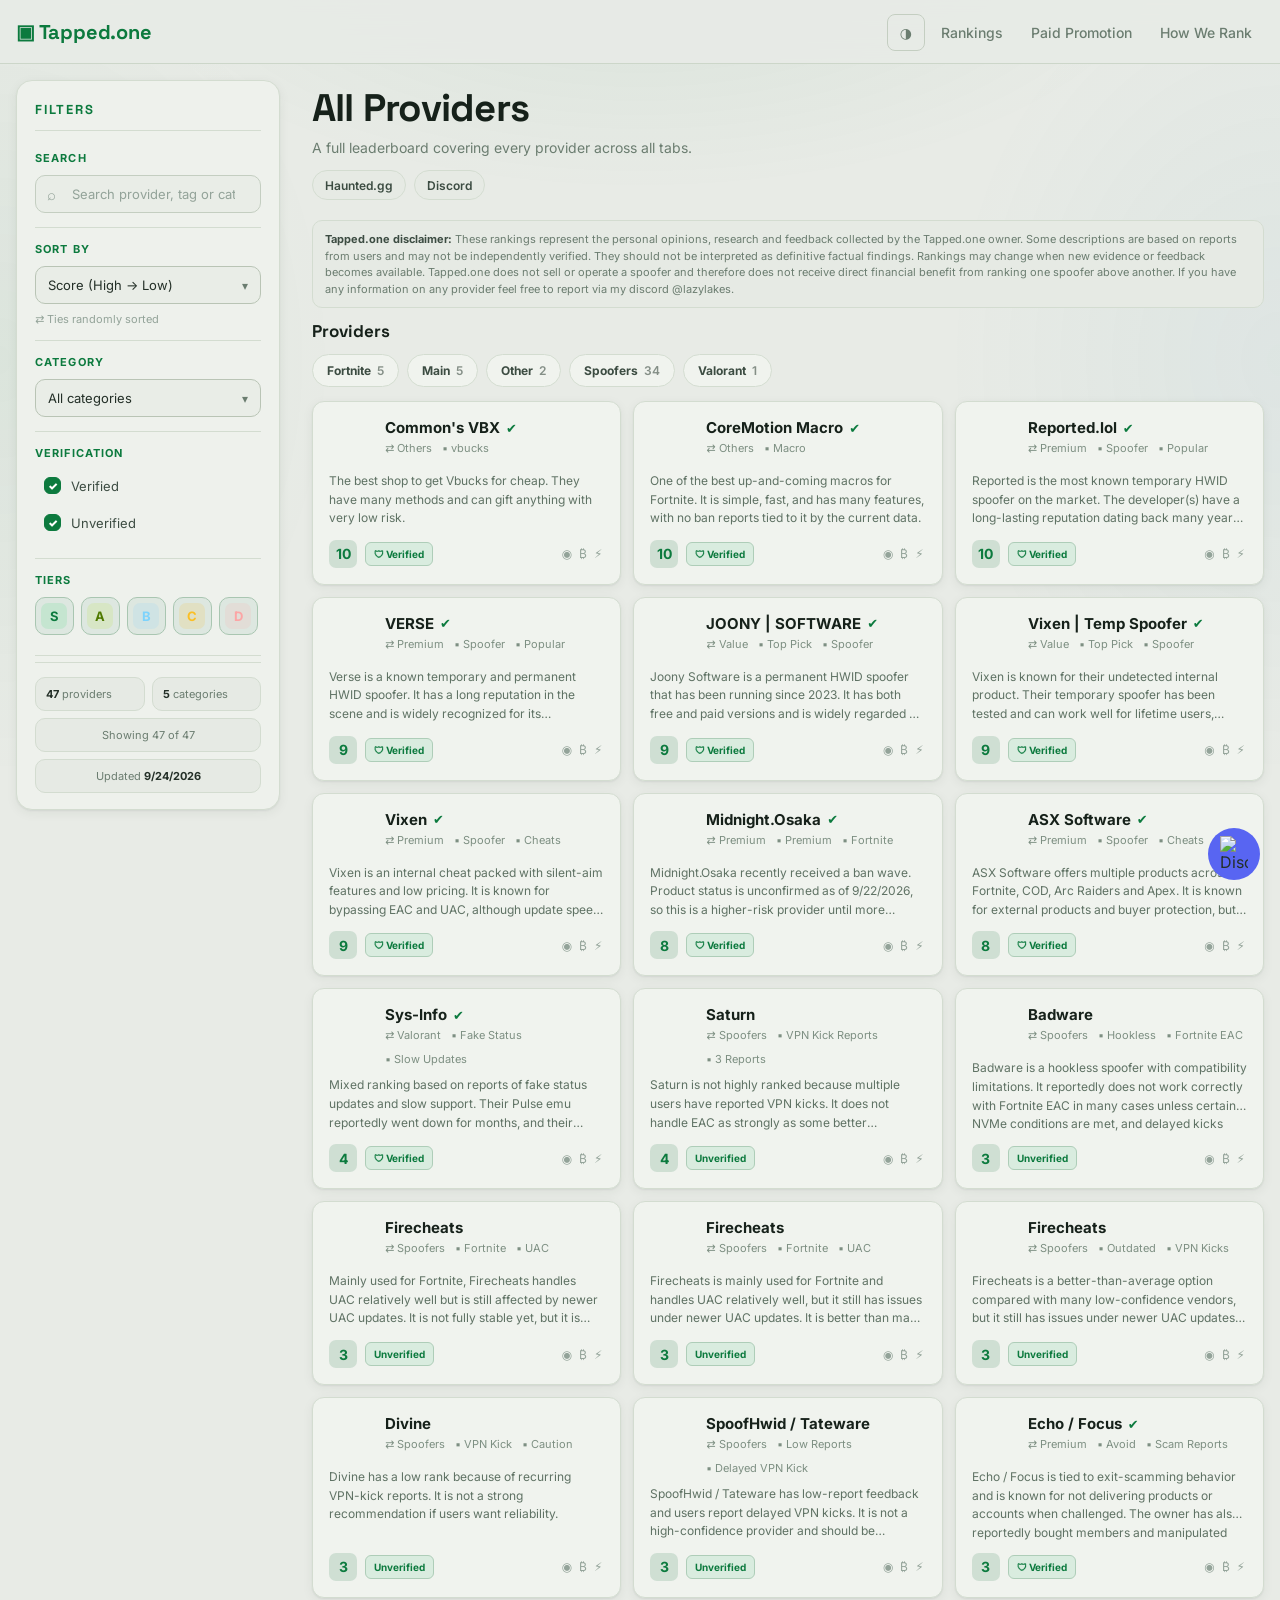
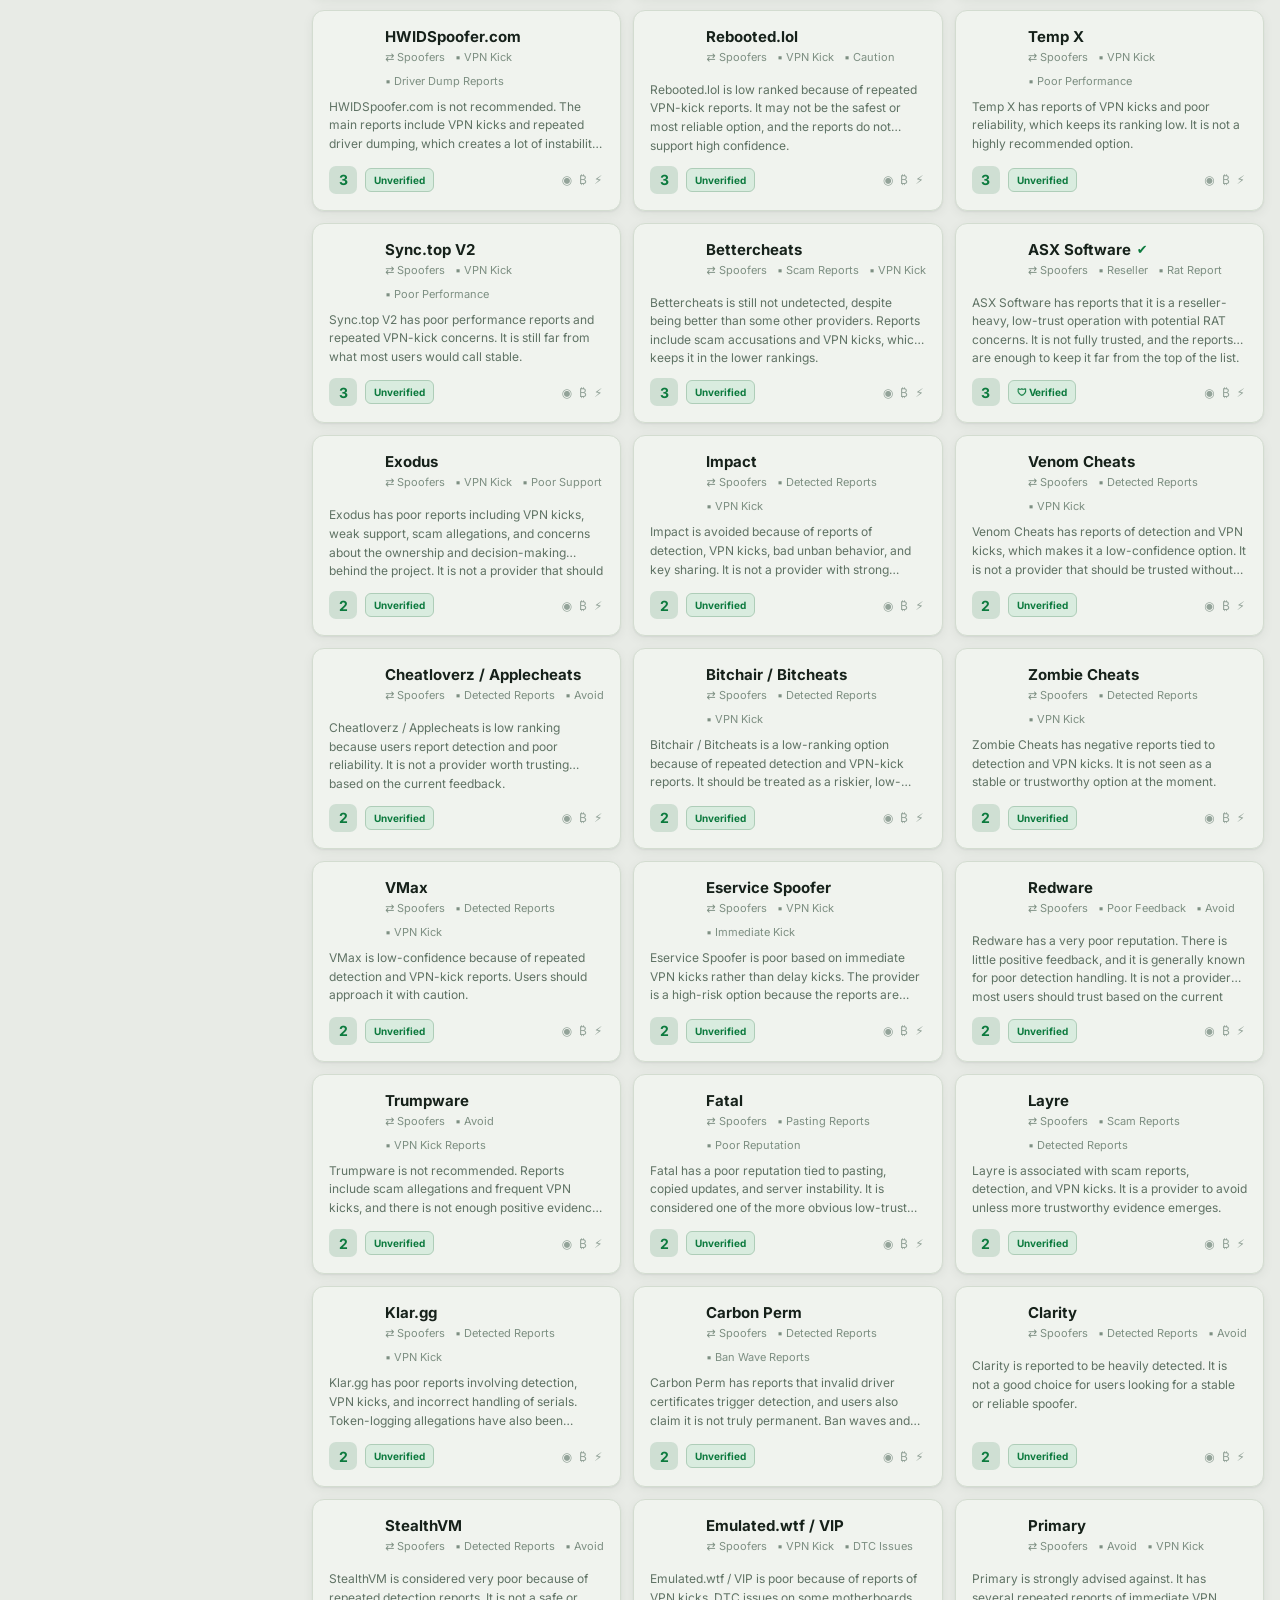
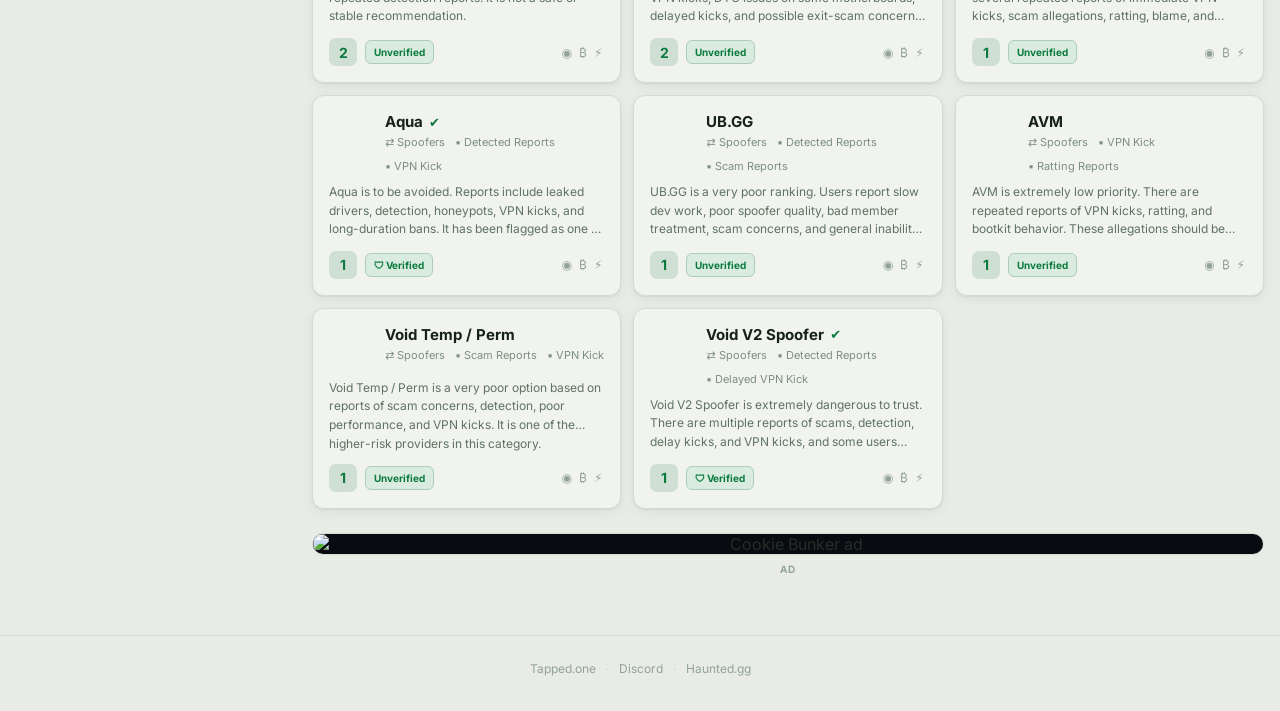
==== commit e786537e: "Rewrote site" ====
--- a/index.html
+++ b/index.html
@@ -15,7 +15,6 @@
 <div class="nav-right">
   <button class="theme-toggle" id="themeToggle" onclick="toggleTheme()" aria-label="Toggle light/dark mode">◐</button>
   <button class="nav-btn ghost" onclick="scrollToRankings()">Rankings</button>
-  <button class="nav-btn ghost" onclick="showAll()">All providers</button>
   <button class="nav-btn ghost" onclick="openPaidPromotion()">Paid Promotion</button>
   <button class="nav-btn ghost" onclick="openMethodology()">How We Rank</button>
   <button class="menu-btn" onclick="toggleMenu()" aria-label="Open menu"><span></span><span></span><span></span></button>
@@ -34,18 +33,32 @@
       </div>
     </div>
     <div class="filter-block">
-      <label class="filter-label" for="sort">Sort By</label>
-      <select id="sort" class="field"><option value="rank">Score (High → Low)</option><option value="score">Score (Low → High)</option><option value="name">Name (A → Z)</option></select>
+      <label class="filter-label">Sort By</label>
+      <div class="cselect" id="sortSelect">
+        <button type="button" class="cselect-btn" id="sortBtn" onclick="toggleCselect('sortSelect')">
+          <span id="sortLabel">Score (High → Low)</span><span class="cselect-arrow">▾</span>
+        </button>
+        <div class="cselect-list" id="sortList">
+          <button type="button" data-value="rank" class="selected">Score (High → Low)</button>
+          <button type="button" data-value="score">Score (Low → High)</button>
+          <button type="button" data-value="name">Name (A → Z)</button>
+        </div>
+      </div>
       <p class="filter-hint">⇄ Ties randomly sorted</p>
     </div>
     <div class="filter-block">
       <span class="filter-label">Category</span>
-      <select id="category" class="field"></select>
+      <div class="cselect" id="catSelect">
+        <button type="button" class="cselect-btn" id="catBtn" onclick="toggleCselect('catSelect')">
+          <span id="catLabel">All categories</span><span class="cselect-arrow">▾</span>
+        </button>
+        <div class="cselect-list" id="catList"></div>
+      </div>
     </div>
     <div class="filter-block">
       <span class="filter-label">Verification</span>
       <div class="check-row"><label><input type="checkbox" id="fVerified" checked> Verified</label></div>
-      <div class="check-row"><label><input type="checkbox" id="fUnverified" checked> Unverified</label></div>
+      <div class="check-row"><label><input type="checkbox" id="fUnverified" checked checked> Unverified</label></div>
     </div>
     <div class="filter-block">
       <span class="filter-label">Tiers</span>
@@ -60,19 +73,20 @@
     <div class="stats">
       <div class="stat"><strong id="count">0</strong> providers</div>
       <div class="stat"><strong id="cats">0</strong> categories</div>
-      <div class="stat">Updated <strong id="date">—</strong></div>
-      <div class="stat" id="resultText">Showing 0 of 0</div>
+      <div class="stat stat-wide" id="resultText">Showing 0 of 0</div>
+      <div class="stat stat-wide stat-center">Updated <strong id="date">—</strong></div>
     </div>
   </aside>
   <div class="content-column">
     <section class="hero">
       <h1 id="leaderboardTitle">Leaderboard</h1>
       <p id="tabDescription">A premium public leaderboard for cheat and spoofer providers.</p>
-      <div class="socials-row"><a href="https://haunted.gg" target="_blank" rel="noopener noreferrer">Haunted.gg</a><a href="https://discord.gg/nMAyJpvUFu" target="_blank" rel="noopener noreferrer">Discord</a></div>
+      <div class="socials-row"><a href="https://haunt.gg/cryy" target="_blank" rel="noopener noreferrer">Haunted.gg</a><a href="https://discord.gg/nMAyJpvUFu" target="_blank" rel="noopener noreferrer">Discord</a></div>
     </section>
     <div class="site-disclaimer"><strong>Tapped.one disclaimer:</strong> These rankings represent the personal opinions, research and feedback collected by the Tapped.one owner. Some descriptions are based on reports from users and may not be independently verified. They should not be interpreted as definitive factual findings. Rankings may change when new evidence or feedback becomes available. Tapped.one does not sell or operate a spoofer and therefore does not receive direct financial benefit from ranking one spoofer above another. If you have any information on any provider feel free to report via my discord @lazylakes.</div>
     <div id="rankingSection">
       <div class="section-title"><h2 id="listTitle">Providers</h2></div>
+      <div class="tabbar" id="tabbar"></div>
       <section id="grid" class="grid"></section>
     </div>
     <div class="ad-slot" aria-label="Advertisement">
--- a/styles.css
+++ b/styles.css
@@ -22,61 +22,108 @@
   --title: #ffffff;
 }
 [data-theme="light"] {
-  --night-900: #f4f6f2;
-  --night-800: #ffffff;
-  --night-700: #edf1ea;
-  --night-600: #dfe7dc;
-  --night-500: #c3cec0;
-  --day-100: #14201a;
-  --day-300: #33463a;
-  --day-500: #64766a;
-  --day-600: #8ba096;
+  --night-900: #e8ebe6;
+  --night-800: #eef1ec;
+  --night-700: #e2e7e0;
+  --night-600: #d5dcd2;
+  --night-500: #b9c4b5;
+  --day-100: #1c2620;
+  --day-300: #3c4c42;
+  --day-500: #6b7d70;
+  --day-600: #93a399;
   --day-700: #b3c2b8;
-  --green: #0e8a45;
-  --green-dim: #0b6e38;
-  --lime: #5c8a00;
-  --line: #e3eae1;
-  --text: #1a2720;
-  --muted: #64766a;
-  --header-bg: rgba(244,246,242,.88);
-  --card-bg: #ffffff;
-  --hover-bg: #f2f8f3;
-  --input-bg: #f7faf6;
-  --title: #0e1a13;
-  --shadow: 0 1px 2px rgba(20,40,28,.05), 0 4px 16px rgba(20,40,28,.06);
-}
-[data-theme="light"] body, [data-theme="light"] {
-  background-image: radial-gradient(1200px 300px at 50% -80px, rgba(14,138,69,.06), transparent);
-}
-[data-theme="light"] .grid {
-  box-shadow: var(--shadow);
-  border-color: #e0e8de;
-}
-[data-theme="light"] .card { border-bottom-color: #edf1ea; }
-[data-theme="light"] .card:hover { border-bottom-color: #d9e8dc; }
-[data-theme="light"] .card .logo { background: #eef3ec; border-color: #e0e8de; }
-[data-theme="light"] .tag { background: #f1f6f0; border-color: #e2eae0; color: #3d5244; }
-[data-theme="light"] .verified { background: #e5f6ec; border-color: #b9e4c9; color: #0e8a45; }
-[data-theme="light"] .unverified-tag { background: #f1f4f0; border-color: #e2eae0; color: #7d8b80; }
-[data-theme="light"] .score { color: #0e8a45; }
-[data-theme="light"] .score small { color: #8ba096; }
-[data-theme="light"] .tier-S { background: #e5f6ec; border-color: #b9e4c9; color: #0e8a45; }
-[data-theme="light"] .tier-A { background: #f2f7e0; border-color: #d9e6b3; color: #5c8a00; }
-[data-theme="light"] .tier-B { background: #e8f3fb; border-color: #bfe0f2; color: #1b7fa8; }
-[data-theme="light"] .tier-C { background: #fdf3e0; border-color: #f0dcae; color: #9a6b12; }
-[data-theme="light"] .tier-D { background: #fdeaea; border-color: #f3c1c1; color: #b33a3a; }
-[data-theme="light"] .field { border-color: #dbe3d8; background: #fbfdfb; }
-[data-theme="light"] .field:focus { border-color: #0e8a45; box-shadow: 0 0 0 3px rgba(14,138,69,.12); }
-[data-theme="light"] .stat, [data-theme="light"] .filters { border-color: #e3eae1; }
-[data-theme="light"] .site-disclaimer { background: #f7faf6; border-color: #e3eae1; color: #64766a; }
-[data-theme="light"] .site-disclaimer strong { color: #33463a; }
-[data-theme="light"] .method-card { box-shadow: var(--shadow); }
-[data-theme="light"] .modal { box-shadow: 0 24px 60px rgba(20,40,28,.18); }
-[data-theme="light"] .nav-btn { color: #64766a; }
-[data-theme="light"] .nav-btn:hover { color: #0e1a13; }
-[data-theme="light"] .brand { color: #0e8a45; }
-[data-theme="light"] .menu-tab { background: #fbfdfb; }
-[data-theme="light"] .menu-tab:hover, [data-theme="light"] .menu-tab.active { background: #eef7f0; border-color: #b9e4c9; color: #0e1a13; }
+  --green: #0c7a3e;
+  --green-dim: #0a6333;
+  --lime: #4f7a00;
+  --line: #d3dcd0;
+  --text: #232f27;
+  --muted: #6b7d70;
+  --header-bg: rgba(232,235,230,.92);
+  --card-bg: #f0f3ee;
+  --hover-bg: #e9efe7;
+  --input-bg: #e9ede7;
+  --title: #16211a;
+  --shadow: 0 1px 2px rgba(30,50,38,.07), 0 3px 12px rgba(30,50,38,.06);
+}
+[data-theme="light"] body, [data-theme="light"] { background-image: none; }
+[data-theme="light"] header { border-bottom-color: #ccd6c9; }
+[data-theme="light"] .grid { gap: 12px; }
+[data-theme="light"] .card { border-color: #d3dcd0; box-shadow: var(--shadow); }
+[data-theme="light"] .card:hover { border-color: #a9c6b1; background: var(--hover-bg); transform: none; }
+[data-theme="light"] .card .logo { background: #dde4da; border-color: #c9d3c5; }
+[data-theme="light"] .card .name { color: #16211a; }
+[data-theme="light"] .card .desc { color: #5f7264; }
+[data-theme="light"] .cat-row { color: #7d8f82; }
+[data-theme="light"] .tag { background: #e2e8e0; border-color: #d0d9cd; color: #43564a; }
+[data-theme="light"] .verified { background: #d9ecdf; border-color: #aecdb8; color: #0c7a3e; }
+[data-theme="light"] .unverified-tag { background: #e2e7e1; border-color: #d0d9cd; color: #7d8f82; }
+[data-theme="light"] .score { color: #0c7a3e; }
+[data-theme="light"] .score small { color: #93a399; }
+[data-theme="light"] .score-box { background: #cfdfd3; color: #0c7a3e; }
+[data-theme="light"] .kyc-pill { background: #d9ecdf; border-color: #aecdb8; color: #0c7a3e; }
+[data-theme="light"] .foot-icons { color: #93a399; }
+[data-theme="light"] .tier-S { background: #d9ecdf; border-color: #aecdb8; color: #0c7a3e; }
+[data-theme="light"] .tier-A { background: #e6ebcf; border-color: #c9d3a3; color: #4f7a00; }
+[data-theme="light"] .tier-B { background: #dbe7ef; border-color: #b3cbda; color: #1b6e93; }
+[data-theme="light"] .tier-C { background: #eee4cb; border-color: #d9c69b; color: #8a5f10; }
+[data-theme="light"] .tier-D { background: #ecd9d9; border-color: #d3aeae; color: #993333; }
+[data-theme="light"] .field { border-color: #c4cec1; background: #e9ede7; color: #232f27; }
+[data-theme="light"] .field:focus { border-color: #0c7a3e; box-shadow: 0 0 0 3px rgba(12,122,62,.14); background: #eef2ec; }
+[data-theme="light"] .field::placeholder { color: #93a399; }
+[data-theme="light"] .stat { background: #e6eae4; border-color: #d3dcd0; color: #6b7d70; }
+[data-theme="light"] .stat strong { color: #232f27; }
+[data-theme="light"] .filters-head h2 { color: #0c7a3e; }
+[data-theme="light"] .filter-label { color: #0c7a3e; }
+[data-theme="light"] .check-row { color: #3c4c42; }
+[data-theme="light"] .tier-checks label { background: #e6eae4; border-color: #d3dcd0; }
+[data-theme="light"] .site-disclaimer { background: #e6eae4; border-color: #d3dcd0; color: #6b7d70; }
+[data-theme="light"] .site-disclaimer strong { color: #3c4c42; }
+[data-theme="light"] .hero h1 { color: #16211a; }
+[data-theme="light"] .hero p { color: #6b7d70; }
+[data-theme="light"] .socials-row a { background: #e6eae4; border-color: #d3dcd0; color: #3c4c42; }
+[data-theme="light"] .socials-row a:hover { border-color: #0c7a3e; color: #0c7a3e; }
+[data-theme="light"] .section-title h2 { color: #16211a; }
+[data-theme="light"] .method-card { background: #eef1ec; box-shadow: var(--shadow); }
+[data-theme="light"] .method-card h2 { color: #16211a; }
+[data-theme="light"] .method-card p { color: #6b7d70; }
+[data-theme="light"] .method-hero h1 { color: #16211a; }
+[data-theme="light"] .method-hero p { color: #6b7d70; }
+[data-theme="light"] .method-list div { background: #e6eae4; border-color: #d3dcd0; color: #3c4c42; }
+[data-theme="light"] .rating-step { background: #e6eae4; border-color: #d3dcd0; }
+[data-theme="light"] .rating-step strong { color: #16211a; }
+[data-theme="light"] .factor { background: #e6eae4; border-color: #d3dcd0; }
+[data-theme="light"] .factor strong { color: #16211a; }
+[data-theme="light"] .ai-box { background: #dde7e0; border-color: #b9cabc; }
+[data-theme="light"] .ai-box strong { color: #0c7a3e; }
+[data-theme="light"] .ai-box p { color: #5f7264; }
+[data-theme="light"] .method-disclaimer { background: #e6eae4; border-color: #d3dcd0; color: #7d8f82; }
+[data-theme="light"] .modal { background: #eef1ec; box-shadow: 0 24px 60px rgba(30,50,38,.22); }
+[data-theme="light"] .detail-name { color: #16211a; }
+[data-theme="light"] .detail-text { color: #5f7264; }
+[data-theme="light"] .detail-box { background: #e6eae4; border-color: #d3dcd0; }
+[data-theme="light"] .detail-box span { color: #232f27; }
+[data-theme="light"] .nav-btn { color: #6b7d70; }
+[data-theme="light"] .nav-btn:hover { color: #16211a; }
+[data-theme="light"] .brand { color: #0c7a3e; }
+[data-theme="light"] .brand:hover { color: #0a6333; }
+[data-theme="light"] .menu-tab { background: #e6eae4; border-color: #d3dcd0; color: #3c4c42; }
+[data-theme="light"] .menu-tab:hover, [data-theme="light"] .menu-tab.active { background: #dde7e0; border-color: #a9c6b1; color: #16211a; }
+[data-theme="light"] .theme-toggle { border-color: #c4cec1; color: #6b7d70; }
+[data-theme="light"] .theme-toggle:hover { color: #16211a; border-color: #0c7a3e; }
+[data-theme="light"] body::before {
+  background:
+    radial-gradient(900px 420px at 50% -60px, rgba(12,122,62,.07), transparent 60%),
+    radial-gradient(560px 700px at 0% 40%, rgba(12,122,62,.06), transparent 60%),
+    radial-gradient(560px 700px at 100% 40%, rgba(27,127,168,.05), transparent 60%);
+}
+[data-theme="light"] select.field { color-scheme: light; }
+[data-theme="light"] .filters { background: #eef1ec; }
+[data-theme="light"] .check-row input[type=checkbox] { border-color: #b9c4b5; }
+[data-theme="light"] .check-row input[type=checkbox]:checked::after { color: #fff; }
+[data-theme="light"] .tier-checks label:has(input:checked) { background: #dde7e0; border-color: #a9c6b1; }
+[data-theme="light"] .page-loader { background: radial-gradient(circle at top, rgba(12,122,62,.1), rgba(232,235,230,1) 55%); }
+[data-theme="light"] .loader-ring { border-color: rgba(12,122,62,.15); border-top-color: #0c7a3e; border-right-color: #4f7a00; }
+[data-theme="light"] .loader-text { color: #3c4c42; }
 * { box-sizing: border-box; }
 html { scroll-behavior: smooth; }
 body {
@@ -85,14 +132,29 @@
   color: var(--text);
   font-family: Inter, system-ui, sans-serif;
 }
+to { transform: translate3d(1.5%, 1.5%, 0) scale(1.04); }
+}
+}
 body.loading { overflow: hidden; }
+body::before {
+  content: "";
+  position: fixed;
+  inset: 0;
+  pointer-events: none;
+  z-index: 0;
+  background:
+    radial-gradient(900px 420px at 50% -60px, rgba(59,219,120,.08), transparent 60%),
+    radial-gradient(560px 700px at 0% 40%, rgba(59,219,120,.07), transparent 60%),
+    radial-gradient(560px 700px at 100% 40%, rgba(92,225,255,.05), transparent 60%),
+    radial-gradient(800px 380px at 50% 110%, rgba(59,219,120,.04), transparent 60%);
+}
+main, header, footer { position: relative; z-index: 1; }
 button, input, select { font: inherit; }
 button { cursor: pointer; }
 a { text-decoration: none; color: inherit; }
 img { max-width: 100%; }
 .container { width: min(1440px, calc(100% - 32px)); margin: auto; position: relative; z-index: 1; }
 
-/* header */
 header {
   position: sticky; top: 0; z-index: 30;
   background: var(--header-bg);
@@ -113,48 +175,89 @@
 .nav-btn:hover { color: var(--day-100); }
 .nav-btn.ghost { display: inline-block; }
 
-/* layout */
 main.container.main-grid { display: flex; align-items: flex-start; gap: 32px; padding: 16px 0 60px; }
 
-/* sidebar filters */
 .filters {
-  flex: 0 0 256px; max-width: 256px; position: sticky; top: 80px; align-self: start;
-  padding: 4px 0;
-}
-.filters-head { display: flex; align-items: center; justify-content: space-between; margin-bottom: 16px; }
-.filters-head h2 { font-family: "Space Grotesk", sans-serif; font-size: 20px; color: var(--green); margin: 0; letter-spacing: .02em; }
-.clear-btn { background: none; border: none; color: var(--green); font-size: 14px; display: none; }
+  flex: 0 0 264px; max-width: 264px; position: sticky; top: 80px; align-self: start;
+  padding: 20px 18px 16px;
+  background: var(--card-bg);
+  border: 1px solid var(--line);
+  border-radius: 16px;
+  box-shadow: var(--shadow, 0 8px 28px rgba(0,0,0,.25));
+}
+.filters-head { display: flex; align-items: center; justify-content: space-between; margin-bottom: 6px; padding-bottom: 12px; border-bottom: 1px solid var(--line); }
+.filters-head h2 { font-family: "Space Grotesk", sans-serif; font-size: 13px; font-weight: 700; color: var(--muted); margin: 0; letter-spacing: .14em; }
+.clear-btn { background: rgba(59,219,120,.08); border: 1px solid rgba(59,219,120,.25); color: var(--green); font-size: 11px; font-weight: 700; border-radius: 999px; padding: 5px 10px; display: none; transition: background .15s ease; }
 .clear-btn.show { display: inline; }
-.clear-btn:hover { color: #4fe88b; }
-.filter-block { margin-bottom: 24px; }
-.filter-label { display: block; margin-bottom: 12px; font-family: "Space Grotesk", sans-serif; font-size: 15px; color: var(--green); }
+.clear-btn:hover { background: rgba(59,219,120,.15); color: var(--green); }
+.filter-block { margin: 0; padding: 14px 0; border-bottom: 1px solid var(--line); }
+.filter-block:last-of-type { border-bottom: none; }
+.filter-label { display: block; margin-bottom: 10px; font-size: 11px; font-weight: 700; letter-spacing: .1em; text-transform: uppercase; color: var(--muted); font-family: Inter, sans-serif; }
 .field {
-  width: 100%; padding: 10px 12px; border: 1px solid var(--night-500); border-radius: 8px;
-  background: var(--input-bg); color: var(--text); outline: none; font-size: 14px;
-}
-.field:focus { border-color: var(--green); }
+  width: 100%; padding: 10px 12px; border: 1px solid var(--night-500); border-radius: 10px;
+  background: var(--input-bg); color: var(--text); outline: none; font-size: 13px;
+  transition: border-color .15s ease, box-shadow .15s ease, background .15s ease;
+}
+.field:hover { border-color: var(--day-700); }
+.field:focus { border-color: var(--green); box-shadow: 0 0 0 3px rgba(59,219,120,.12); }
 .field option { background: var(--card-bg); }
-select.field { color-scheme: dark; }
+select.field { color-scheme: dark; appearance: none; background-image: linear-gradient(45deg, transparent 50%, var(--muted) 50%), linear-gradient(135deg, var(--muted) 50%, transparent 50%); background-position: calc(100% - 18px) 50%, calc(100% - 13px) 50%; background-size: 5px 5px; background-repeat: no-repeat; padding-right: 30px; cursor: pointer; }
 .search-wrap { position: relative; }
-.search-wrap .field { padding-left: 38px; height: 36px; }
-.search-icon { position: absolute; left: 13px; top: 50%; transform: translateY(-50%); color: var(--day-500); font-size: 16px; pointer-events: none; }
-.filter-hint { margin-top: 6px; text-align: center; font-size: 13px; color: var(--day-500); }
-.check-row { margin: 8px 0; font-size: 14px; color: var(--day-300); }
-.check-row label { display: flex; align-items: center; gap: 8px; cursor: pointer; }
-.check-row input[type=checkbox] { width: 16px; height: 16px; accent-color: var(--green); }
-.tier-checks { display: flex; flex-wrap: wrap; gap: 8px; }
-.tier-checks label { border: 1px solid var(--line); border-radius: 8px; padding: 6px 8px; background: var(--night-800); }
-.grade { display: inline-flex; align-items: center; justify-content: center; width: 26px; height: 26px; border-radius: 6px; font-weight: 700; font-size: 13px; }
+.search-wrap .field { padding-left: 36px; height: 38px; border-radius: 10px; }
+.search-wrap .field::-webkit-search-cancel-button { cursor: pointer; }
+.search-icon { position: absolute; left: 12px; top: 50%; transform: translateY(-50%); color: var(--day-600); font-size: 15px; pointer-events: none; }
+.filter-hint { margin: 8px 0 0; text-align: left; font-size: 11px; color: var(--day-600); }
+.check-row { margin: 6px 0; font-size: 13px; color: var(--day-300); }
+.check-row label { display: flex; align-items: center; gap: 10px; cursor: pointer; padding: 7px 9px; border-radius: 9px; transition: background .15s ease; }
+.check-row label:hover { background: var(--hover-bg); }
+.check-row input[type=checkbox] { appearance: none; width: 17px; height: 17px; border-radius: 6px; border: 1.5px solid var(--day-700); background: transparent; cursor: pointer; position: relative; flex-shrink: 0; transition: border-color .15s ease, background .15s ease; margin: 0; }
+.check-row input[type=checkbox]:hover { border-color: var(--green); }
+.check-row input[type=checkbox]:checked { background: var(--green); border-color: var(--green); }
+.check-row input[type=checkbox]:checked::after { content: "✓"; position: absolute; inset: 0; display: flex; align-items: center; justify-content: center; font-size: 11px; font-weight: 900; color: #04120a; }
+.tier-checks { display: flex; flex-wrap: wrap; gap: 7px; }
+.tier-checks label { border: 1px solid var(--line); border-radius: 10px; padding: 5px 6px 5px 5px; background: transparent; gap: 7px; }
+.tier-checks label:hover { border-color: var(--green); }
+.tier-checks label:has(input:checked) { border-color: rgba(59,219,120,.45); background: rgba(59,219,120,.07); }
+.tier-checks input[type=checkbox] { display: none; }
+.grade { display: inline-flex; align-items: center; justify-content: center; width: 26px; height: 26px; border-radius: 7px; font-weight: 700; font-size: 13px; }
 .grade-S { background: rgba(59,219,120,.15); color: var(--green); }
 .grade-A { background: rgba(184,230,46,.15); color: var(--lime); }
 .grade-B { background: rgba(125,211,252,.15); color: #7dd3fc; }
 .grade-C { background: rgba(251,191,36,.15); color: #fbbf24; }
 .grade-D { background: rgba(252,165,165,.15); color: #fca5a5; }
-.stats { display: grid; gap: 8px; margin-top: 8px; }
-.stat { font-size: 12px; color: var(--muted); padding: 10px 12px; border: 1px solid var(--line); border-radius: 8px; background: var(--card-bg); }
+.stats { display: grid; grid-template-columns: 1fr 1fr; gap: 7px; margin-top: 6px; padding-top: 14px; border-top: 1px solid var(--line); }
+.stat { font-size: 11px; color: var(--muted); padding: 9px 10px; border: 1px solid var(--line); border-radius: 10px; background: transparent; }
 .stat strong { color: var(--title); }
-
-/* content */
+.stat-wide { grid-column: 1 / -1; text-align: center; }
+.stat-center { text-align: center; }
+
+.cselect { position: relative; }
+.cselect-btn {
+  width: 100%; display: flex; align-items: center; justify-content: space-between; gap: 8px;
+  padding: 10px 12px; border: 1px solid var(--night-500); border-radius: 10px;
+  background: var(--input-bg); color: var(--text); font-size: 13px; text-align: left;
+  transition: border-color .15s ease, box-shadow .15s ease;
+}
+.cselect-btn:hover { border-color: var(--day-700); }
+.cselect.open .cselect-btn { border-color: var(--green); box-shadow: 0 0 0 3px rgba(59,219,120,.12); }
+.cselect-arrow { color: var(--muted); font-size: 12px; transition: transform .18s ease; }
+.cselect.open .cselect-arrow { transform: rotate(180deg); }
+.cselect-list {
+  position: absolute; top: calc(100% + 6px); left: 0; right: 0; z-index: 60;
+  background: var(--card-bg); border: 1px solid var(--line); border-radius: 12px;
+  padding: 6px; max-height: 240px; overflow: auto;
+  box-shadow: 0 16px 40px rgba(0,0,0,.35);
+  opacity: 0; visibility: hidden; transform: translateY(-6px);
+  transition: opacity .16s ease, transform .16s ease, visibility .16s ease;
+}
+.cselect.open .cselect-list { opacity: 1; visibility: visible; transform: translateY(0); }
+.cselect-list button {
+  width: 100%; text-align: left; background: transparent; border: none; color: var(--day-300);
+  font-size: 13px; padding: 9px 10px; border-radius: 8px; transition: background .12s ease, color .12s ease;
+}
+.cselect-list button:hover { background: var(--hover-bg); color: var(--title); }
+.cselect-list button.selected { background: rgba(59,219,120,.1); color: var(--green); font-weight: 700; }
+
 .content-column { flex: 1 1 auto; min-width: 0; }
 .hero { padding: 8px 0 4px; }
 .hero h1 { font-family: "Space Grotesk", sans-serif; font-size: clamp(28px, 3vw, 40px); letter-spacing: -.02em; margin: 0 0 8px; color: var(--title); line-height: 1.05; }
@@ -167,18 +270,39 @@
 .section-title { display: flex; justify-content: space-between; align-items: center; margin: 8px 0 12px; }
 .section-title h2 { font-family: "Space Grotesk", sans-serif; font-size: 17px; margin: 0; color: var(--title); }
 
-/* provider rows */
-.grid { display: flex; flex-direction: column; gap: 0; border: 1px solid var(--line); border-radius: 12px; overflow: hidden; background: var(--card-bg); }
+.tabbar { display: flex; gap: 8px; flex-wrap: wrap; margin-bottom: 14px; }
+.tabbar button {
+  background: var(--card-bg); border: 1px solid var(--line); color: var(--day-300);
+  border-radius: 999px; padding: 8px 14px; font-size: 12px; font-weight: 700;
+  transition: border-color .15s ease, color .15s ease, background .15s ease;
+}
+.tabbar button:hover { border-color: var(--green); color: var(--title); }
+.tabbar button.active { background: rgba(59,219,120,.1); border-color: rgba(59,219,120,.45); color: var(--green); }
+.tabbar button .n { opacity: .6; font-weight: 600; margin-left: 6px; }
+
+.grid { display: grid; grid-template-columns: repeat(3, minmax(0,1fr)); gap: 14px; border: none; background: transparent; overflow: visible; }
 .card {
-  position: relative; display: grid; grid-template-columns: auto 1fr auto; gap: 14px; align-items: center;
-  padding: 14px 16px; background: transparent; border: none; border-bottom: 1px solid var(--line);
-  border-radius: 0; box-shadow: none; cursor: pointer; transition: background .15s ease;
-}
-.card:last-child { border-bottom: none; }
-.card:hover { background: var(--hover-bg); transform: none; box-shadow: none; border-color: var(--line); }
+  position: relative; display: flex; flex-direction: column; gap: 10px;
+  padding: 16px; background: var(--card-bg); border: 1px solid var(--line);
+  border-radius: 12px; box-shadow: none; cursor: pointer; transition: border-color .15s ease, transform .15s ease;
+}
+.card:last-child { border-bottom: 1px solid var(--line); }
+.card:hover { background: var(--card-bg); border-color: rgba(59,219,120,.35); transform: translateY(-2px); }
 .card::before, .card::after { display: none; }
-.card .logo { width: 48px; height: 48px; border-radius: 10px; margin: 0; object-fit: cover; background: var(--night-600); border: 1px solid var(--line); box-shadow: none; }
+.card-top { display: flex; gap: 12px; align-items: flex-start; }
+.card .logo { width: 44px; height: 44px; border-radius: 10px; margin: 0; object-fit: cover; background: var(--night-600); border: 1px solid var(--line); box-shadow: none; flex-shrink: 0; }
+.card-title { min-width: 0; }
+.card .name-row { display: flex; align-items: center; gap: 6px; margin-bottom: 4px; }
+.card .name { font-size: 15px; font-weight: 700; color: var(--title); white-space: nowrap; overflow: hidden; text-overflow: ellipsis; }
+.card .check { color: var(--green); font-size: 13px; font-weight: 700; }
+.cat-row { display: flex; gap: 10px; flex-wrap: wrap; font-size: 11px; color: var(--muted); }
+.card .desc { color: var(--muted); font-size: 12px; line-height: 1.55; min-height: 0; display: -webkit-box; -webkit-line-clamp: 3; -webkit-box-orient: vertical; overflow: hidden; flex: 1; }
+.card-foot { display: flex; align-items: center; gap: 8px; margin-top: 2px; }
+.score-box { display: inline-flex; align-items: center; justify-content: center; min-width: 28px; height: 28px; padding: 0 6px; border-radius: 7px; background: rgba(59,219,120,.15); color: var(--green); font-weight: 700; font-size: 14px; }
+.kyc-pill { display: inline-flex; align-items: center; gap: 4px; font-size: 10px; font-weight: 700; color: var(--green); background: rgba(59,219,120,.08); border: 1px solid rgba(59,219,120,.2); padding: 5px 8px; border-radius: 6px; }
+.foot-icons { margin-left: auto; font-size: 12px; color: var(--day-600); letter-spacing: 2px; }
 .card-main { min-width: 0; }
+.card-side { display: flex; flex-direction: column; align-items: flex-end; gap: 6px; }
 .rankline { display: flex; align-items: center; gap: 8px; margin-bottom: 4px; }
 .rank { font-size: 11px; font-weight: 700; color: var(--day-600); }
 .name-row { display: flex; align-items: center; gap: 8px; margin-bottom: 4px; flex-wrap: wrap; }
@@ -203,7 +327,6 @@
 .view:hover { border-color: var(--green); color: var(--green); background: transparent; transform: none; }
 .bar { display: none; }
 
-/* modal */
 .overlay { position: fixed; inset: 0; background: rgba(0,0,0,.75); backdrop-filter: blur(8px); z-index: 50; display: none; padding: 18px; overflow: auto; }
 .overlay.open { display: block; }
 .modal { width: min(720px, 100%); margin: 6vh auto; background: var(--card-bg); border: 1px solid var(--line); border-radius: 14px; padding: 24px; }
@@ -225,7 +348,6 @@
 .ad-slot img { display: block; width: 100%; height: auto; max-height: 120px; object-fit: cover; background: #090b11; }
 .ad-tag { margin-top: 8px; color: var(--day-600); font-size: 10px; font-weight: 700; letter-spacing: .14em; text-transform: uppercase; }
 
-/* method pages */
 .method-page { display: none; min-height: calc(100vh - 80px); padding: 60px 20px 100px; max-width: 1050px; margin: 0 auto; }
 .method-page.active { display: block; }
 .method-hero { text-align: center; max-width: 760px; margin: 0 auto 48px; }
@@ -240,7 +362,6 @@
   margin: 0 0 9px; color: var(--title); font-family: "Space Grotesk", sans-serif; font-size: 17px;
 }
 
-/* theme toggle */
 .theme-toggle {
   display: inline-flex; align-items: center; justify-content: center; gap: 6px;
   background: transparent; border: 1px solid var(--line); color: var(--day-500);
@@ -270,7 +391,6 @@
 .paid-hero { margin-bottom: 28px; }
 .paid-grid { grid-template-columns: 1fr; }
 
-/* side menu / loader / discord / footer */
 .menu-btn { width: 40px; height: 40px; border-radius: 10px; border: 1px solid var(--line); background: var(--night-800); display: none; flex-direction: column; justify-content: center; align-items: center; gap: 5px; }
 .menu-btn span { width: 17px; height: 2px; background: #dce0e8; }
 .side-menu { position: fixed; top: 0; right: -360px; width: min(340px, 90vw); height: 100vh; background: rgba(6,9,8,.97); border-left: 1px solid var(--line); backdrop-filter: blur(25px); z-index: 1000; padding: 24px; transition: right .25s ease; }
@@ -302,9 +422,11 @@
 .foot-dot { opacity: .4; }
 .empty { padding: 36px 16px; text-align: center; color: var(--muted); }
 
-/* mobile filter toggle */
 .mobile-filter-toggle { display: none; }
 
+@media (max-width: 1100px) {
+  .grid { grid-template-columns: repeat(2, minmax(0,1fr)); }
+}
 @media (max-width: 900px) {
   main.container.main-grid { flex-direction: column; }
   .filters { position: static; max-width: none; flex: none; width: 100%; border: 1px solid var(--line); border-radius: 12px; padding: 16px; background: var(--night-800); }
@@ -320,7 +442,6 @@
   .nav-btn.ghost { display: none; }
   .menu-btn { display: flex; }
 .detail-grid { grid-template-columns: 1fr; }
-  .card { grid-template-columns: auto 1fr; }
-  .card-side { grid-column: 1 / -1; flex-direction: row; align-items: center; justify-content: space-between; }
+  .grid { grid-template-columns: 1fr; }
 }
 @media (max-width: 430px) { .factor-grid { grid-template-columns: 1fr; } }
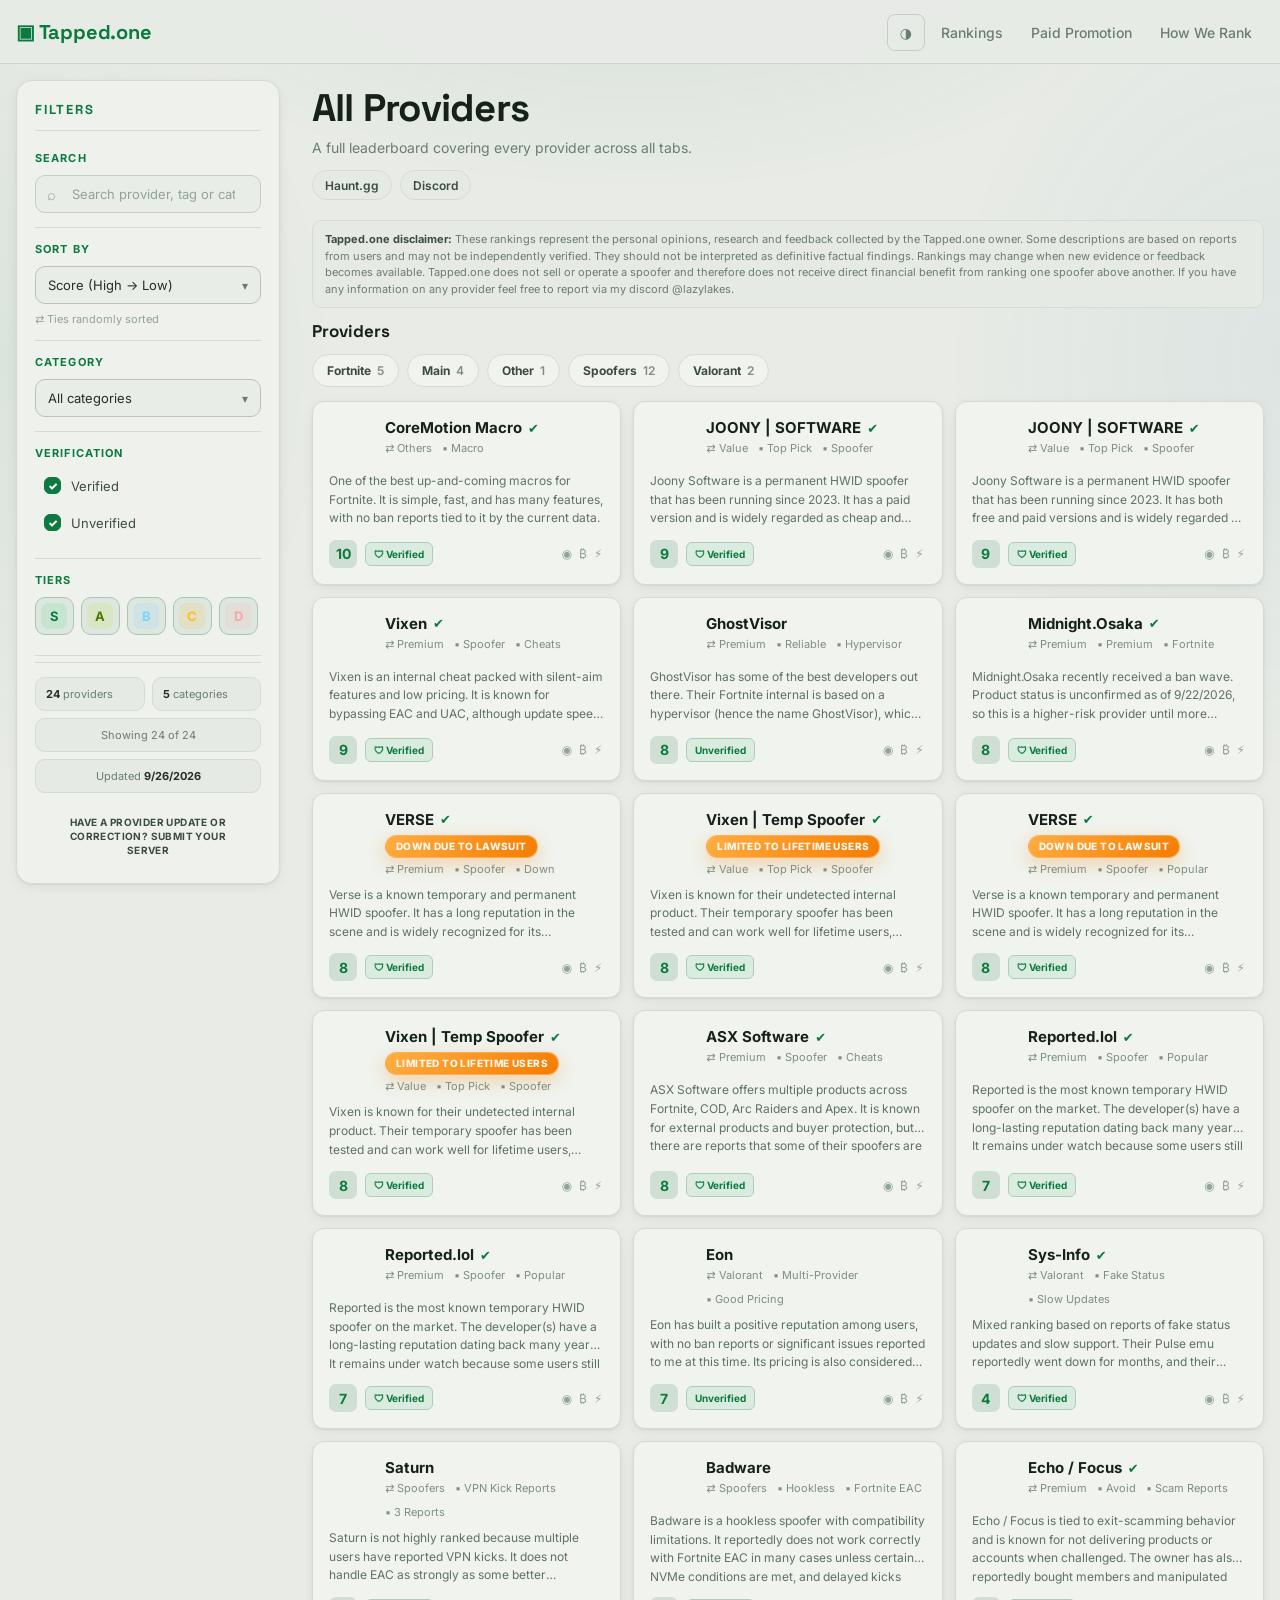
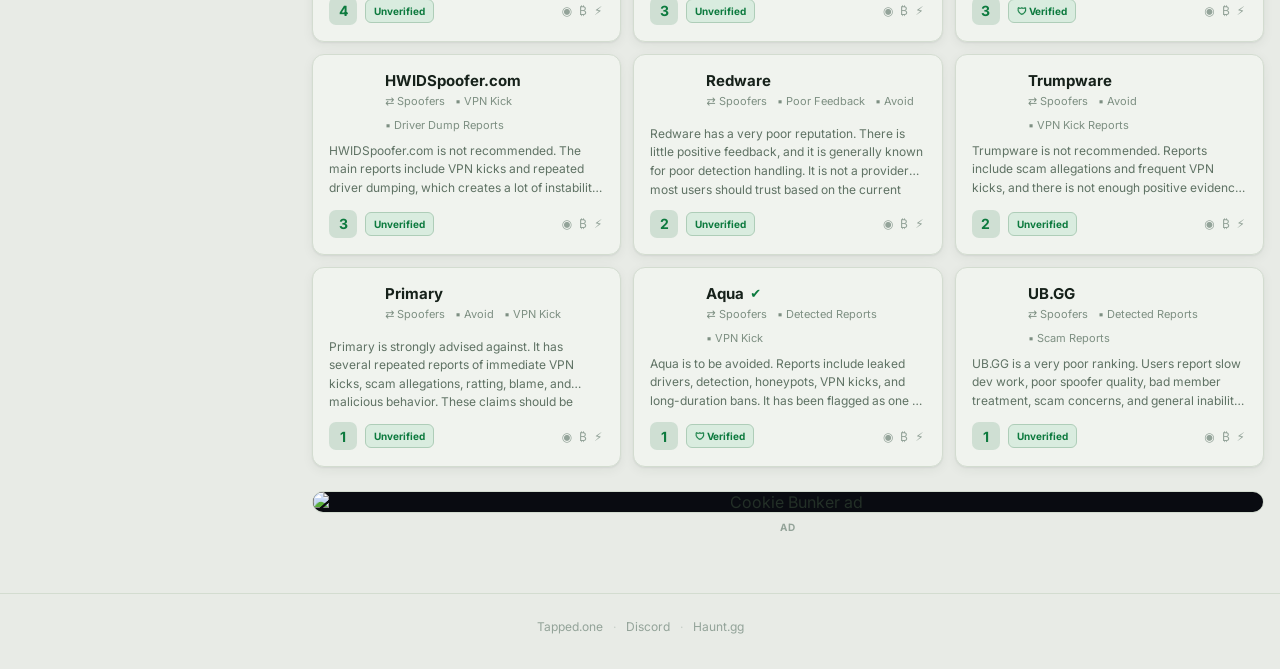
==== commit ff9cd881: "big big update" ====
--- a/index.html
+++ b/index.html
@@ -76,12 +76,13 @@
       <div class="stat stat-wide" id="resultText">Showing 0 of 0</div>
       <div class="stat stat-wide stat-center">Updated <strong id="date">—</strong></div>
     </div>
+    <a class="global-banner__button" href="https://discord.gg/nMAyJpvUFu" target="_blank" rel="noopener noreferrer" aria-label="Submit provider update on Discord">Have a provider update or correction? Submit your server</a>
   </aside>
   <div class="content-column">
     <section class="hero">
       <h1 id="leaderboardTitle">Leaderboard</h1>
       <p id="tabDescription">A premium public leaderboard for cheat and spoofer providers.</p>
-      <div class="socials-row"><a href="https://haunt.gg/cryy" target="_blank" rel="noopener noreferrer">Haunted.gg</a><a href="https://discord.gg/nMAyJpvUFu" target="_blank" rel="noopener noreferrer">Discord</a></div>
+      <div class="socials-row"><a href="https://haunt.gg/cryy" target="_blank" rel="noopener noreferrer">Haunt.gg</a><a href="https://discord.gg/nMAyJpvUFu" target="_blank" rel="noopener noreferrer">Discord</a></div>
     </section>
     <div class="site-disclaimer"><strong>Tapped.one disclaimer:</strong> These rankings represent the personal opinions, research and feedback collected by the Tapped.one owner. Some descriptions are based on reports from users and may not be independently verified. They should not be interpreted as definitive factual findings. Rankings may change when new evidence or feedback becomes available. Tapped.one does not sell or operate a spoofer and therefore does not receive direct financial benefit from ranking one spoofer above another. If you have any information on any provider feel free to report via my discord @lazylakes.</div>
     <div id="rankingSection">
@@ -110,7 +111,8 @@
     <div class="method-card"><div class="method-icon">02</div><h2>Our Review Process</h2><p>Information is reviewed and compared before it is used to influence a provider's rating.</p><div class="method-list"><div>Information is collected</div><div>Reports are reviewed</div><div>Multiple opinions are considered</div><div>Conflicting information is investigated</div><div>Ratings can be reviewed again</div></div></div>
     <div class="method-card full"><div class="method-icon">03</div><h2>How A Rating Is Reached</h2><p>Our goal is to have information reviewed by at least <strong style="color:#fff">3 people</strong>. Their findings are compared until an agreement or reasonable consensus is reached.</p><div class="rating-process"><div class="rating-step"><strong>INFORMATION</strong><span>Reports & research</span></div><div class="rating-arrow">→</div><div class="rating-step"><strong>3 REVIEWERS</strong><span>Independent opinions</span></div><div class="rating-arrow">→</div><div class="rating-step"><strong>AGREEMENT</strong><span>Compare findings</span></div><div class="rating-arrow">→</div><div class="rating-step"><strong>RATING</strong><span>Updated when needed</span></div></div></div>
     <div class="method-card full"><div class="method-icon">04</div><h2>What We Look At</h2><p>Different factors can contribute to a provider's overall rating depending on the category and available information.</p><div class="factor-grid"><div class="factor"><strong>Security</strong><span>Reported security concerns and available evidence.</span></div><div class="factor"><strong>Reliability</strong><span>Stability and consistency based on available feedback.</span></div><div class="factor"><strong>Performance</strong><span>Performance reports and user experiences.</span></div><div class="factor"><strong>Updates</strong><span>Maintenance, changes and update history.</span></div><div class="factor"><strong>Community Feedback</strong><span>Patterns in feedback received from users.</span></div><div class="factor"><strong>Reported Issues</strong><span>Repeated or significant concerns reported to us.</span></div></div></div>
-    <div class="method-card"><div class="method-icon">05</div><h2>AI-Assisted Analysis</h2><p>AI may be used to help organize, compare and analyze information that we receive.</p><div class="ai-box"><strong>AI DOES NOT REPLACE HUMAN REVIEW</strong><p>AI can assist with identifying patterns and organizing information, but it does not independently decide whether a provider is trustworthy, legitimate or safe.</p></div></div>
+    <div class="method-card"><div class="method-icon">05</div><h2>AI-Assisted Analysis</h2><p>AI may be used to help organize, compare, and analyze information we receive. AI is also used to improve the clarity, consistency, and professionalism of descriptions.
+</p><div class="ai-box"><strong>AI DOES NOT REPLACE HUMAN REVIEW</strong><p>AI can assist with identifying patterns and organizing information, but it does not independently decide whether a provider is trustworthy, legitimate or safe.</p></div></div>
     <div class="method-card"><div class="method-icon">06</div><h2>Ratings Can Change</h2><p>A rating isn't permanent. New information can cause a provider to be reviewed again.</p><div class="method-list"><div>New evidence</div><div>New community reports</div><div>Provider changes</div><div>New testing or research</div></div></div>
     <div class="method-card full"><div class="method-icon">!</div><h2>Important Information</h2><p>Reports received from users or community servers may be incomplete, inaccurate or conflicting. A report is not automatically treated as a confirmed fact.</p><p style="margin-top:12px">Tapped.one attempts to consider the available information and its credibility before using it in our rankings. However, we cannot independently verify every claim.</p><div class="method-disclaimer"><strong>Tapped.one disclaimer:</strong> Rankings represent opinions, research and feedback collected by the Tapped.one team. Rankings should not be interpreted as definitive factual findings. Ratings may change when new evidence or feedback becomes available.</div></div>
   </div>
@@ -123,10 +125,4 @@
   <div class="method-grid paid-grid"><div class="method-card full"><div class="method-icon">$</div><h2>Ad placement pricing</h2><p>We offer paid promotion for $10 per month. This is for an ad placement on the site only. It does not add a provider to the rankings, does not improve listing status, and does not affect any public review or scoring.</p><div class="method-list"><div>$10 / month</div><div>Ad shown on the page</div><div>No ranking or listing boost</div><div>No change to provider scores or placement</div></div></div></div>
 </section>
 
-<div id="overlay" class="overlay" onclick="closeIfBackdrop(event)"><div class="modal"><button class="close" onclick="closeModal()">Close</button><div id="detail"></div></div></div>
-<footer><div class="foot-inner"><span>Tapped.one</span><span class="foot-dot">·</span><a href="https://discord.gg/nMAyJpvUFu" target="_blank" rel="noopener">Discord</a><span class="foot-dot">·</span><a href="https://haunted.gg" target="_blank" rel="noopener">Haunted.gg</a></div></footer>
-<script src="providers.js"></script>
-<script src="script.js"></script>
-<a href="https://discord.gg/nMAyJpvUFu" target="_blank" class="discord-link"><img src="https://cdn.simpleicons.org/discord/ffffff" alt="Discord"><span>Join here to provide facts or apply to have your server listed!</span></a>
-<audio id="clickSound" src="click.mp3" preload="auto"></audio>
-</body></html>
+<div id="overlay" class="overlay" onclick="closeIfBackdrop(event)"> <div class="modal"> <button class="close" onclick="closeModal()">Close</button> <div id="detail"></div> </div> </div> <footer> <div class="foot-inner"> <span>Tapped.one</span> <span class="foot-dot">·</span> <a href="https://discord.gg/nMAyJpvUFu" target="_blank" rel="noopener">Discord</a> <span class="foot-dot">·</span> <a href="https://haunt.gg/cryy" target="_blank" rel="noopener">Haunt.gg</a> </div> </footer> <script src="providers.js"></script> <script src="script.js"></script> <audio id="clickSound" src="click.mp3" preload="auto"></audio> </body> </html>
--- a/styles.css
+++ b/styles.css
@@ -155,6 +155,7 @@
 img { max-width: 100%; }
 .container { width: min(1440px, calc(100% - 32px)); margin: auto; position: relative; z-index: 1; }
 
+/* header */
 header {
   position: sticky; top: 0; z-index: 30;
   background: var(--header-bg);
@@ -175,8 +176,10 @@
 .nav-btn:hover { color: var(--day-100); }
 .nav-btn.ghost { display: inline-block; }
 
+/* layout */
 main.container.main-grid { display: flex; align-items: flex-start; gap: 32px; padding: 16px 0 60px; }
 
+/* sidebar filters — polished card */
 .filters {
   flex: 0 0 264px; max-width: 264px; position: sticky; top: 80px; align-self: start;
   padding: 20px 18px 16px;
@@ -230,7 +233,32 @@
 .stat strong { color: var(--title); }
 .stat-wide { grid-column: 1 / -1; text-align: center; }
 .stat-center { text-align: center; }
-
+.global-banner__button {
+  display: inline-flex;
+  align-items: center;
+  justify-content: center;
+  width: 100%;
+  margin-top: 12px;
+  padding: 9px 12px;
+  border-radius: 999px;
+  background: rgba(255,255,255,.03);
+  border: 1px solid rgba(255,255,255,.08);
+  color: var(--day-300);
+  font-size: 10px;
+  font-weight: 700;
+  letter-spacing: .04em;
+  text-transform: uppercase;
+  text-align: center;
+  line-height: 1.4;
+  transition: filter .15s ease, border-color .15s ease, transform .15s ease;
+}
+.global-banner__button:hover {
+  filter: brightness(1.06);
+  border-color: rgba(255,255,255,.14);
+  transform: translateY(-1px);
+}
+
+/* custom select */
 .cselect { position: relative; }
 .cselect-btn {
   width: 100%; display: flex; align-items: center; justify-content: space-between; gap: 8px;
@@ -258,6 +286,7 @@
 .cselect-list button:hover { background: var(--hover-bg); color: var(--title); }
 .cselect-list button.selected { background: rgba(59,219,120,.1); color: var(--green); font-weight: 700; }
 
+/* content */
 .content-column { flex: 1 1 auto; min-width: 0; }
 .hero { padding: 8px 0 4px; }
 .hero h1 { font-family: "Space Grotesk", sans-serif; font-size: clamp(28px, 3vw, 40px); letter-spacing: -.02em; margin: 0 0 8px; color: var(--title); line-height: 1.05; }
@@ -270,6 +299,8 @@
 .section-title { display: flex; justify-content: space-between; align-items: center; margin: 8px 0 12px; }
 .section-title h2 { font-family: "Space Grotesk", sans-serif; font-size: 17px; margin: 0; color: var(--title); }
 
+/* provider rows */
+/* category tab bar */
 .tabbar { display: flex; gap: 8px; flex-wrap: wrap; margin-bottom: 14px; }
 .tabbar button {
   background: var(--card-bg); border: 1px solid var(--line); color: var(--day-300);
@@ -280,6 +311,7 @@
 .tabbar button.active { background: rgba(59,219,120,.1); border-color: rgba(59,219,120,.45); color: var(--green); }
 .tabbar button .n { opacity: .6; font-weight: 600; margin-left: 6px; }
 
+/* provider cards — compact grid like reference */
 .grid { display: grid; grid-template-columns: repeat(3, minmax(0,1fr)); gap: 14px; border: none; background: transparent; overflow: visible; }
 .card {
   position: relative; display: flex; flex-direction: column; gap: 10px;
@@ -312,6 +344,23 @@
 .desc { color: var(--day-500); font-size: 12px; line-height: 1.55; min-height: 0; display: -webkit-box; -webkit-line-clamp: 2; -webkit-box-orient: vertical; overflow: hidden; }
 .tags { display: flex; gap: 6px; flex-wrap: wrap; margin-top: 8px; }
 .tag { padding: 4px 8px; border-radius: 999px; font-size: 10px; font-weight: 600; color: var(--day-300); background: rgba(255,255,255,.04); border: 1px solid var(--line); }
+.status-badge {
+  display: inline-flex;
+  align-items: center;
+  justify-content: center;
+  padding: 5px 10px;
+  border-radius: 999px;
+  background: linear-gradient(135deg, #ffae42, #f57c00);
+  border: 1px solid rgba(255, 183, 103, 0.7);
+  box-shadow: 0 6px 18px rgba(245, 124, 0, 0.28);
+  color: #fff8f1;
+  font-size: 10px;
+  font-weight: 800;
+  letter-spacing: 0.04em;
+  text-transform: uppercase;
+  line-height: 1.1;
+}
+.modal-status { margin-top: 10px; }
 .card-side { display: flex; flex-direction: column; align-items: flex-end; gap: 6px; }
 .score { font-family: "Space Grotesk", sans-serif; font-size: 22px; font-weight: 700; color: var(--green); letter-spacing: -.02em; }
 .score small { font-size: 11px; color: var(--day-600); font-weight: 400; }
@@ -327,6 +376,7 @@
 .view:hover { border-color: var(--green); color: var(--green); background: transparent; transform: none; }
 .bar { display: none; }
 
+/* modal */
 .overlay { position: fixed; inset: 0; background: rgba(0,0,0,.75); backdrop-filter: blur(8px); z-index: 50; display: none; padding: 18px; overflow: auto; }
 .overlay.open { display: block; }
 .modal { width: min(720px, 100%); margin: 6vh auto; background: var(--card-bg); border: 1px solid var(--line); border-radius: 14px; padding: 24px; }
@@ -348,6 +398,7 @@
 .ad-slot img { display: block; width: 100%; height: auto; max-height: 120px; object-fit: cover; background: #090b11; }
 .ad-tag { margin-top: 8px; color: var(--day-600); font-size: 10px; font-weight: 700; letter-spacing: .14em; text-transform: uppercase; }
 
+/* method pages */
 .method-page { display: none; min-height: calc(100vh - 80px); padding: 60px 20px 100px; max-width: 1050px; margin: 0 auto; }
 .method-page.active { display: block; }
 .method-hero { text-align: center; max-width: 760px; margin: 0 auto 48px; }
@@ -362,6 +413,7 @@
   margin: 0 0 9px; color: var(--title); font-family: "Space Grotesk", sans-serif; font-size: 17px;
 }
 
+/* theme toggle */
 .theme-toggle {
   display: inline-flex; align-items: center; justify-content: center; gap: 6px;
   background: transparent; border: 1px solid var(--line); color: var(--day-500);
@@ -391,6 +443,7 @@
 .paid-hero { margin-bottom: 28px; }
 .paid-grid { grid-template-columns: 1fr; }
 
+/* side menu / loader / discord / footer */
 .menu-btn { width: 40px; height: 40px; border-radius: 10px; border: 1px solid var(--line); background: var(--night-800); display: none; flex-direction: column; justify-content: center; align-items: center; gap: 5px; }
 .menu-btn span { width: 17px; height: 2px; background: #dce0e8; }
 .side-menu { position: fixed; top: 0; right: -360px; width: min(340px, 90vw); height: 100vh; background: rgba(6,9,8,.97); border-left: 1px solid var(--line); backdrop-filter: blur(25px); z-index: 1000; padding: 24px; transition: right .25s ease; }
@@ -422,6 +475,7 @@
 .foot-dot { opacity: .4; }
 .empty { padding: 36px 16px; text-align: center; color: var(--muted); }
 
+/* mobile filter toggle */
 .mobile-filter-toggle { display: none; }
 
 @media (max-width: 1100px) {
